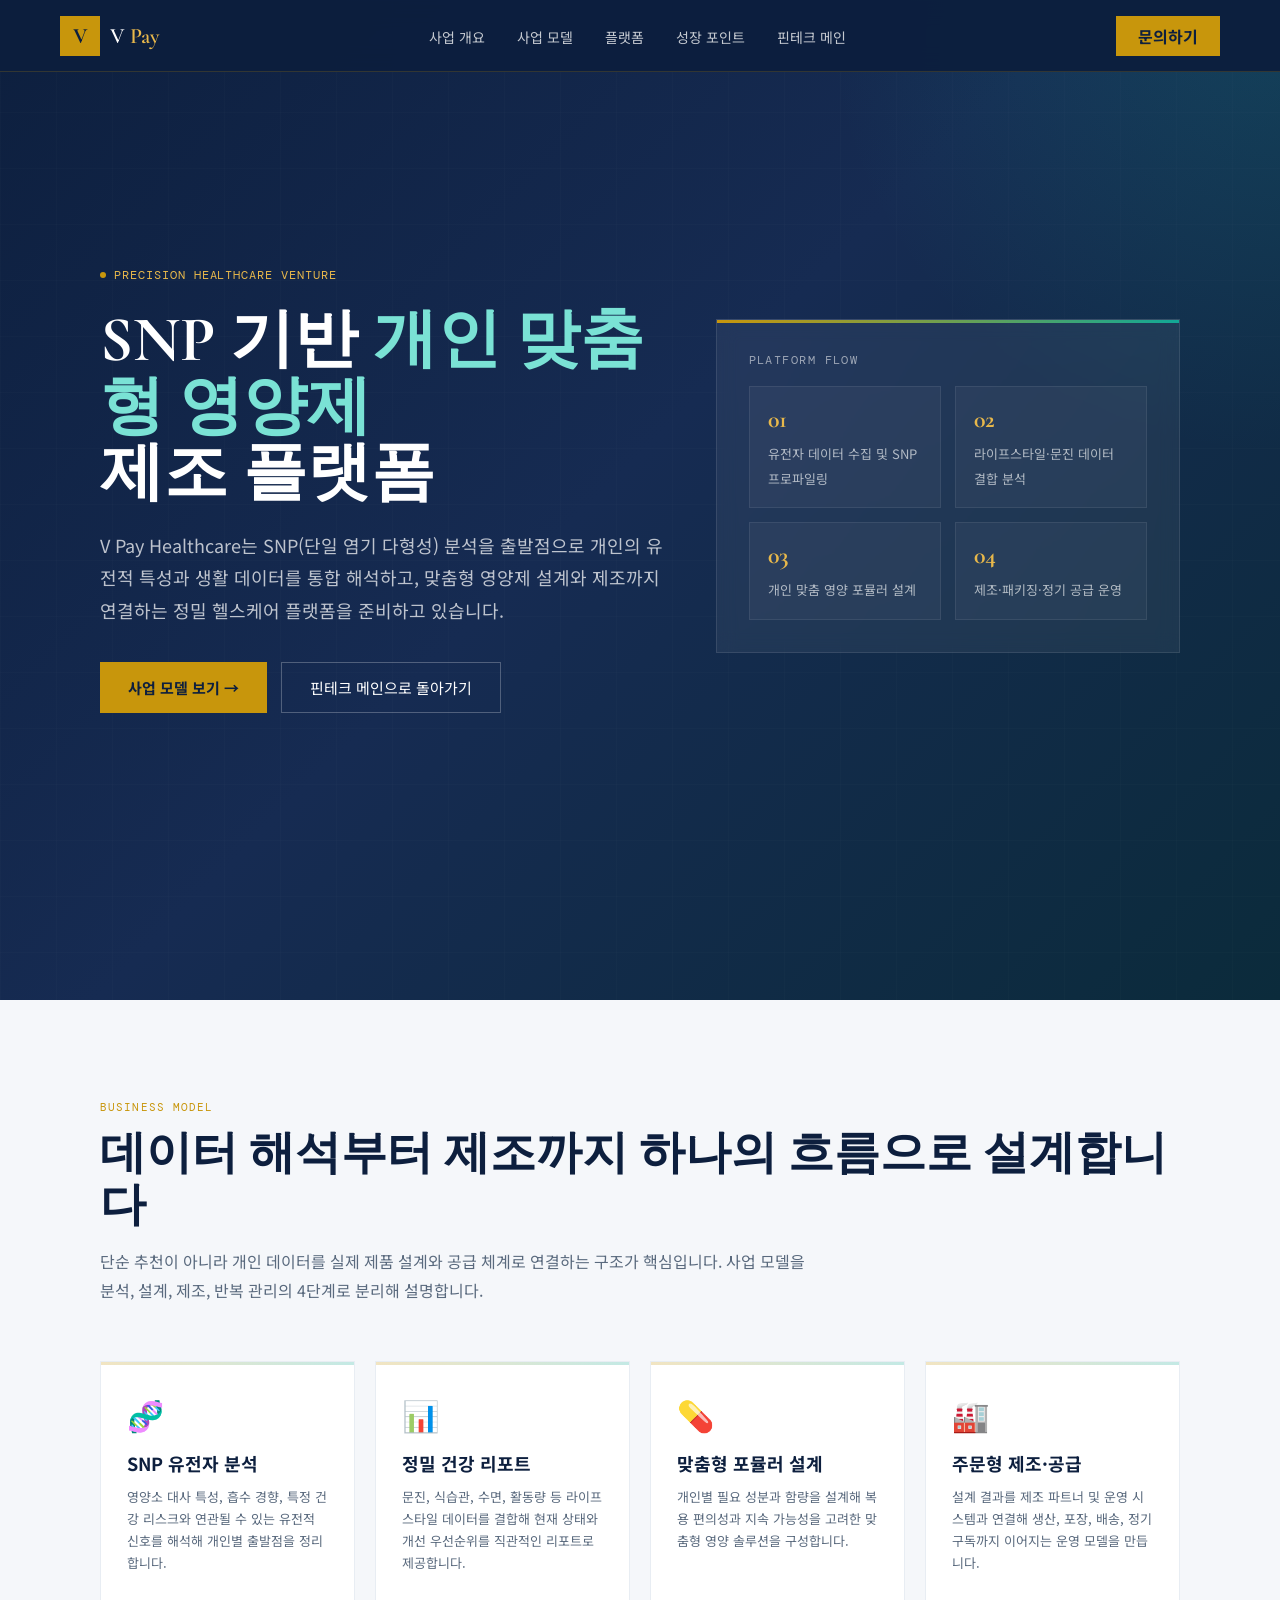
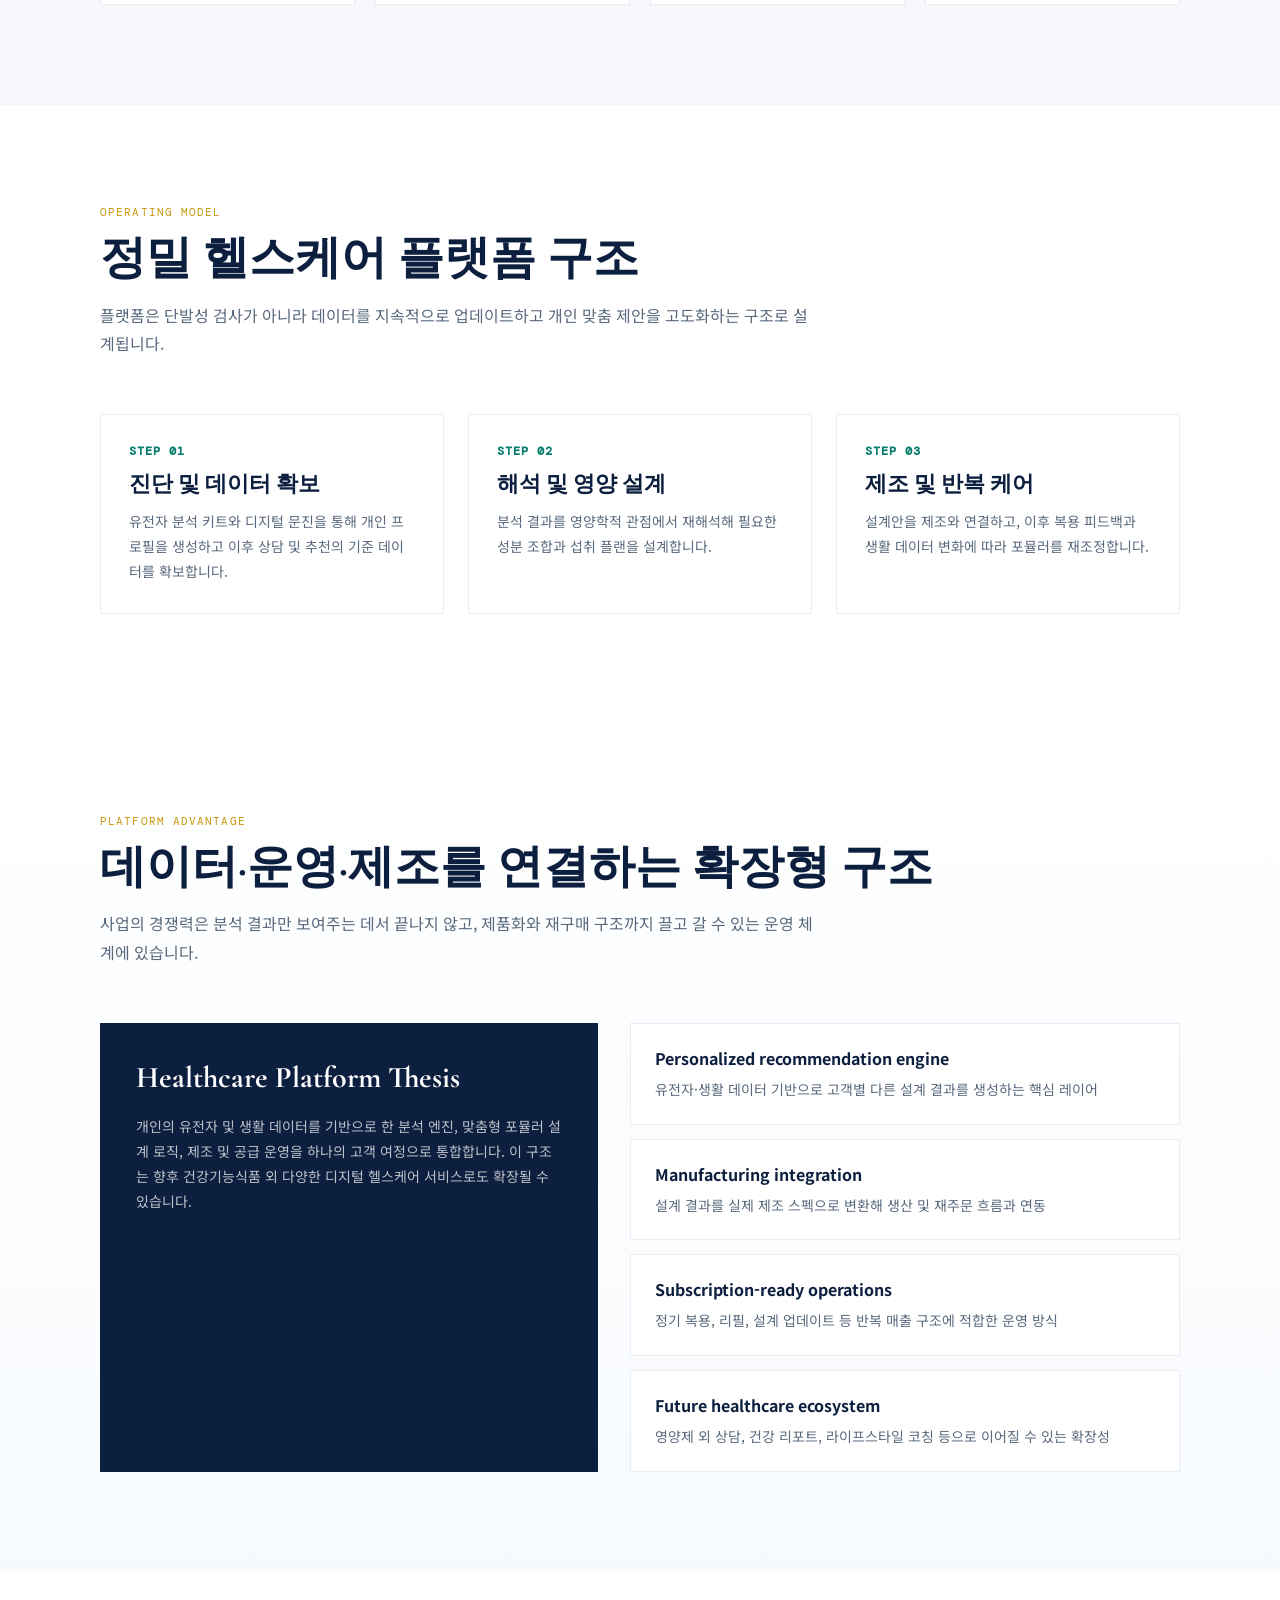
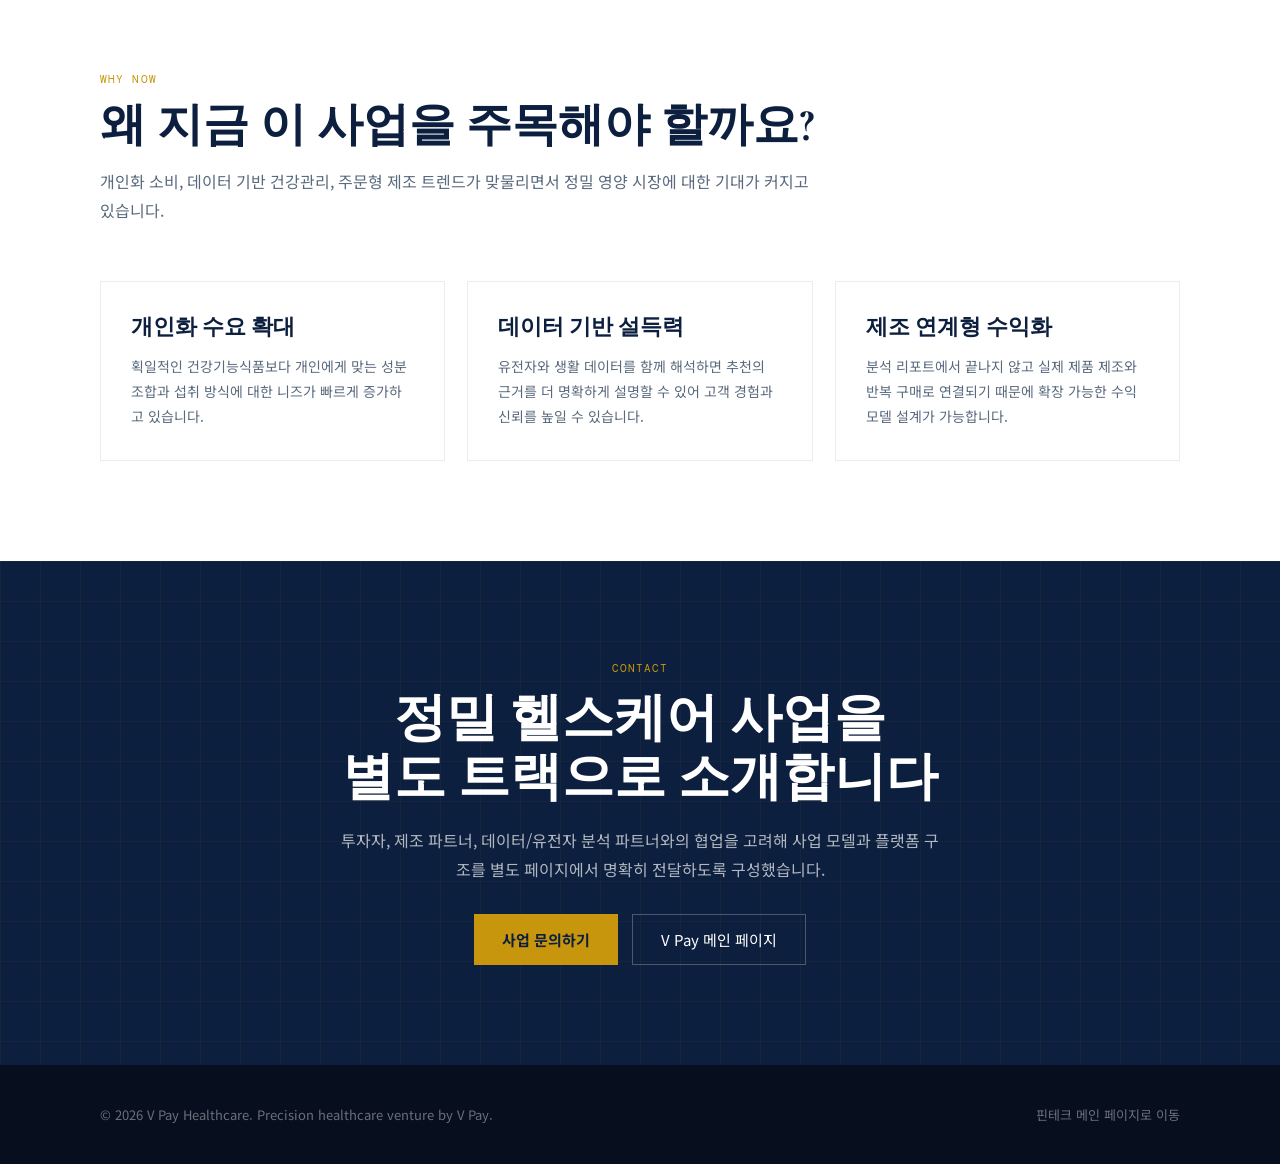
==== healthcare.html @ 5d40d99a "Move landing pages to root for GitHub Pages deployment Made-with: Cursor" ====
<!DOCTYPE html>
<html lang="ko">
<head>
<meta charset="UTF-8">
<meta name="viewport" content="width=device-width, initial-scale=1.0">
<title>V Pay Healthcare — 유전자 기반 개인 맞춤 헬스케어</title>
<link rel="preconnect" href="https://fonts.googleapis.com">
<link href="https://fonts.googleapis.com/css2?family=Noto+Sans+KR:wght@300;400;500;700&family=Cormorant+Garamond:wght@400;600;700&family=DM+Mono:wght@400;500&display=swap" rel="stylesheet">
<style>
:root {
  --navy: #0D1F3E;
  --navy-mid: #162B52;
  --navy-light: #1E3A6B;
  --accent: #C8960C;
  --accent-light: #E8B84B;
  --teal: #0A7E6E;
  --teal-light: #12A896;
  --white: #FFFFFF;
  --off: #F5F7FA;
  --gray: #8899AA;
  --light-gray: #E8EDF3;
  --text: #1A2744;
  --text-muted: #5A6A7E;
}
* , *::before, *::after { box-sizing: border-box; margin: 0; padding: 0; }
html { scroll-behavior: smooth; }
body { font-family: 'Noto Sans KR', sans-serif; background: var(--white); color: var(--text); overflow-x: hidden; }
nav {
  position: fixed; top: 0; left: 0; right: 0; z-index: 100;
  display: flex; align-items: center; justify-content: space-between;
  padding: 0 60px; height: 72px;
  background: rgba(13,31,62,0.96); backdrop-filter: blur(12px);
  border-bottom: 1px solid rgba(200,150,12,0.2);
}
.nav-logo { display: flex; align-items: center; gap: 10px; text-decoration: none; }
.logo-mark {
  width: 40px; height: 40px; background: var(--accent); color: var(--navy);
  display: flex; align-items: center; justify-content: center;
  font-family: 'Cormorant Garamond', serif; font-size: 22px; font-weight: 700;
}
.logo-text { font-family: 'Cormorant Garamond', serif; font-size: 22px; font-weight: 600; color: var(--white); }
.logo-text span { color: var(--accent-light); }
.nav-links { display: flex; gap: 32px; list-style: none; }
.nav-links a {
  color: rgba(255,255,255,0.76); text-decoration: none; font-size: 14px;
  transition: color 0.2s;
}
.nav-links a:hover, .nav-links a.active { color: var(--accent-light); }
.nav-cta {
  background: var(--accent); color: var(--navy) !important; padding: 8px 22px;
  font-weight: 700; text-decoration: none;
}
.hero {
  min-height: 100vh; padding-top: 72px; position: relative; overflow: hidden;
  background: radial-gradient(circle at top right, rgba(18,168,150,0.18), transparent 28%),
              linear-gradient(135deg, #0D1F3E 0%, #162B52 48%, #0B2B3B 100%);
}
.hero::before {
  content: ''; position: absolute; inset: 0;
  background-image: linear-gradient(rgba(255,255,255,0.04) 1px, transparent 1px), linear-gradient(90deg, rgba(255,255,255,0.04) 1px, transparent 1px);
  background-size: 56px 56px; opacity: 0.35;
}
.container { max-width: 1200px; margin: 0 auto; padding: 0 60px; }
.hero-content {
  position: relative; z-index: 1; min-height: calc(100vh - 72px);
  display: grid; grid-template-columns: 1.1fr 0.9fr; gap: 48px; align-items: center;
}
.eyebrow {
  display: inline-flex; align-items: center; gap: 8px; margin-bottom: 24px;
  color: var(--accent-light); font-family: 'DM Mono', monospace; font-size: 12px;
  letter-spacing: 0.08em; text-transform: uppercase;
}
.eyebrow::before { content: ''; width: 6px; height: 6px; border-radius: 50%; background: var(--accent); }
.hero h1 {
  font-family: 'Cormorant Garamond', serif; font-size: 64px; line-height: 1.04;
  color: var(--white); margin-bottom: 22px;
}
.hero h1 span { color: #7AE2D5; }
.hero p {
  font-size: 18px; line-height: 1.8; color: rgba(255,255,255,0.72);
  max-width: 640px; margin-bottom: 36px;
}
.hero-actions { display: flex; gap: 14px; flex-wrap: wrap; }
.btn-primary, .btn-secondary {
  display: inline-flex; align-items: center; gap: 8px; text-decoration: none;
  padding: 14px 28px; font-size: 15px; transition: all 0.2s;
}
.btn-primary { background: var(--accent); color: var(--navy); font-weight: 700; }
.btn-primary:hover { background: var(--accent-light); transform: translateY(-2px); }
.btn-secondary { border: 1px solid rgba(255,255,255,0.25); color: var(--white); }
.btn-secondary:hover { background: rgba(255,255,255,0.06); }
.hero-panel {
  position: relative; z-index: 1; background: rgba(255,255,255,0.06); border: 1px solid rgba(255,255,255,0.1);
  padding: 32px; backdrop-filter: blur(10px);
}
.hero-panel::before {
  content: ''; position: absolute; top: 0; left: 0; right: 0; height: 3px;
  background: linear-gradient(90deg, var(--accent), var(--teal-light));
}
.panel-title { font-size: 12px; color: rgba(255,255,255,0.55); letter-spacing: 0.12em; font-family: 'DM Mono', monospace; margin-bottom: 18px; }
.score-grid { display: grid; grid-template-columns: repeat(2, 1fr); gap: 14px; }
.score-card { background: rgba(255,255,255,0.04); padding: 18px; border: 1px solid rgba(255,255,255,0.08); }
.score-card strong { display: block; font-size: 24px; color: var(--accent-light); margin-bottom: 6px; font-family: 'Cormorant Garamond', serif; }
.score-card span { font-size: 13px; color: rgba(255,255,255,0.64); line-height: 1.6; }
section { padding: 100px 0; }
.section-tag {
  display: block; margin-bottom: 14px; color: var(--accent); font-family: 'DM Mono', monospace;
  font-size: 11px; letter-spacing: 0.1em; text-transform: uppercase;
}
.section-title {
  font-family: 'Cormorant Garamond', serif; font-size: 46px; color: var(--navy);
  line-height: 1.12; margin-bottom: 16px;
}
.section-sub { font-size: 16px; line-height: 1.8; color: var(--text-muted); max-width: 720px; }
.split-section { background: var(--off); }
.feature-grid { display: grid; grid-template-columns: repeat(4, 1fr); gap: 20px; margin-top: 56px; }
.feature-card {
  background: var(--white); border: 1px solid var(--light-gray); padding: 30px 26px; position: relative;
  transition: all 0.25s ease;
}
.feature-card::before {
  content: ''; position: absolute; top: 0; left: 0; right: 0; height: 3px;
  background: linear-gradient(90deg, rgba(200,150,12,0.25), rgba(18,168,150,0.25));
  transition: background 0.25s;
}
.feature-card:hover { transform: translateY(-6px); box-shadow: 0 12px 30px rgba(13,31,62,0.1); border-color: var(--accent); }
.feature-card:hover::before { background: linear-gradient(90deg, var(--accent), var(--teal-light)); }
.feature-icon { font-size: 30px; display: block; margin-bottom: 14px; }
.feature-card h3 { font-size: 18px; color: var(--navy); margin-bottom: 10px; }
.feature-card p { font-size: 13px; color: var(--text-muted); line-height: 1.7; }
.timeline { display: grid; grid-template-columns: repeat(3, 1fr); gap: 24px; margin-top: 56px; }
.timeline-step {
  padding: 28px; border: 1px solid var(--light-gray); background: var(--white);
  transition: all 0.25s ease; position: relative; overflow: hidden;
}
.timeline-step::after {
  content: ''; position: absolute; bottom: 0; left: 0; right: 0; height: 3px;
  background: linear-gradient(90deg, var(--teal), var(--teal-light));
  transform: scaleX(0); transform-origin: left; transition: transform 0.3s ease;
}
.timeline-step:hover { border-color: var(--teal); box-shadow: 0 8px 24px rgba(10,126,110,0.08); }
.timeline-step:hover::after { transform: scaleX(1); }
.timeline-step strong { display: block; font-family: 'DM Mono', monospace; font-size: 12px; color: var(--teal); letter-spacing: 0.08em; margin-bottom: 10px; }
.timeline-step h4 { font-size: 22px; color: var(--navy); margin-bottom: 10px; font-family: 'Cormorant Garamond', serif; }
.timeline-step p { font-size: 14px; color: var(--text-muted); line-height: 1.8; }
.platform-section { background: linear-gradient(180deg, #FFFFFF 0%, #F7FAFD 100%); }
.platform-grid { display: grid; grid-template-columns: 0.95fr 1.05fr; gap: 32px; margin-top: 56px; align-items: stretch; }
.platform-panel { background: var(--navy); color: var(--white); padding: 36px; }
.platform-panel h3 { font-size: 30px; font-family: 'Cormorant Garamond', serif; margin-bottom: 18px; }
.platform-panel p { font-size: 14px; line-height: 1.8; color: rgba(255,255,255,0.72); }
.platform-list { list-style: none; display: grid; gap: 14px; }
.platform-list li { border: 1px solid var(--light-gray); background: var(--white); padding: 22px 24px; }
.platform-list strong { display: block; color: var(--navy); margin-bottom: 6px; }
.platform-list span { color: var(--text-muted); font-size: 14px; line-height: 1.7; }
.why-grid { display: grid; grid-template-columns: repeat(3, 1fr); gap: 22px; margin-top: 56px; }
.why-card {
  padding: 30px; background: var(--white); border: 1px solid var(--light-gray);
  transition: all 0.25s ease; position: relative;
}
.why-card::before {
  content: ''; position: absolute; top: 0; left: 0; right: 0; height: 3px;
  background: linear-gradient(90deg, var(--accent), var(--teal-light));
  opacity: 0; transition: opacity 0.25s;
}
.why-card:hover { transform: translateY(-4px); box-shadow: 0 10px 30px rgba(13,31,62,0.08); border-color: var(--accent); }
.why-card:hover::before { opacity: 1; }
.why-card h4 { font-size: 22px; font-family: 'Cormorant Garamond', serif; color: var(--navy); margin-bottom: 12px; }
.why-card p { font-size: 14px; color: var(--text-muted); line-height: 1.8; }
.cta-section {
  background: var(--navy); text-align: center; position: relative; overflow: hidden;
}
.cta-section::before {
  content: ''; position: absolute; inset: 0;
  background-image: linear-gradient(rgba(200,150,12,0.05) 1px, transparent 1px), linear-gradient(90deg, rgba(200,150,12,0.05) 1px, transparent 1px);
  background-size: 40px 40px;
}
.cta-inner { position: relative; z-index: 1; max-width: 720px; margin: 0 auto; }
.cta-inner .section-tag { display: block; text-align: center; }
.cta-inner h2 { font-family: 'Cormorant Garamond', serif; font-size: 52px; color: var(--white); margin-bottom: 18px; line-height: 1.15; }
.cta-inner p { margin: 0 0 30px; color: rgba(255,255,255,0.68); line-height: 1.8; }
footer { background: #070F1F; padding: 40px 0; }
.footer-inner { max-width: 1200px; margin: 0 auto; padding: 0 60px; display:flex; justify-content:space-between; gap:20px; flex-wrap:wrap; }
.footer-inner p, .footer-inner a { color: rgba(255,255,255,0.4); font-size: 13px; text-decoration: none; }
.footer-inner a:hover { color: rgba(255,255,255,0.7); }
@media (max-width: 768px) {
  nav { padding: 0 24px; }
  .nav-links { display: none; }
  .container, .footer-inner { padding: 0 24px; }
  .hero-content, .platform-grid { grid-template-columns: 1fr; }
  .hero h1 { font-size: 42px; }
  .feature-grid, .timeline, .why-grid, .score-grid { grid-template-columns: 1fr; }
  .cta-inner { padding: 0 24px; }
  .cta-inner h2 { font-size: 36px; }
  section { padding: 72px 0; }
}
</style>
</head>
<body>
<nav>
  <a href="index.html" class="nav-logo">
    <div class="logo-mark">V</div>
    <span class="logo-text">V <span>Pay</span></span>
  </a>
  <ul class="nav-links">
    <li><a href="#overview">사업 개요</a></li>
    <li><a href="#pipeline">사업 모델</a></li>
    <li><a href="#platform">플랫폼</a></li>
    <li><a href="#why">성장 포인트</a></li>
    <li><a href="index.html">핀테크 메인</a></li>
  </ul>
  <a href="#contact" class="nav-cta">문의하기</a>
</nav>
<section class="hero" id="overview">
  <div class="container hero-content">
    <div>
      <span class="eyebrow">Precision Healthcare Venture</span>
      <h1>SNP 기반 <span>개인 맞춤형 영양제</span><br>제조 플랫폼</h1>
      <p>V Pay Healthcare는 SNP(단일 염기 다형성) 분석을 출발점으로 개인의 유전적 특성과 생활 데이터를 통합 해석하고, 맞춤형 영양제 설계와 제조까지 연결하는 정밀 헬스케어 플랫폼을 준비하고 있습니다.</p>
      <div class="hero-actions">
        <a href="#pipeline" class="btn-primary">사업 모델 보기 →</a>
        <a href="index.html" class="btn-secondary">핀테크 메인으로 돌아가기</a>
      </div>
    </div>
    <div class="hero-panel">
      <div class="panel-title">PLATFORM FLOW</div>
      <div class="score-grid">
        <div class="score-card"><strong>01</strong><span>유전자 데이터 수집 및 SNP 프로파일링</span></div>
        <div class="score-card"><strong>02</strong><span>라이프스타일·문진 데이터 결합 분석</span></div>
        <div class="score-card"><strong>03</strong><span>개인 맞춤 영양 포뮬러 설계</span></div>
        <div class="score-card"><strong>04</strong><span>제조·패키징·정기 공급 운영</span></div>
      </div>
    </div>
  </div>
</section>
<section class="split-section" id="pipeline">
  <div class="container">
    <span class="section-tag">BUSINESS MODEL</span>
    <h2 class="section-title">데이터 해석부터 제조까지 하나의 흐름으로 설계합니다</h2>
    <p class="section-sub">단순 추천이 아니라 개인 데이터를 실제 제품 설계와 공급 체계로 연결하는 구조가 핵심입니다. 사업 모델을 분석, 설계, 제조, 반복 관리의 4단계로 분리해 설명합니다.</p>
    <div class="feature-grid">
      <article class="feature-card"><span class="feature-icon">🧬</span><h3>SNP 유전자 분석</h3><p>영양소 대사 특성, 흡수 경향, 특정 건강 리스크와 연관될 수 있는 유전적 신호를 해석해 개인별 출발점을 정리합니다.</p></article>
      <article class="feature-card"><span class="feature-icon">📊</span><h3>정밀 건강 리포트</h3><p>문진, 식습관, 수면, 활동량 등 라이프스타일 데이터를 결합해 현재 상태와 개선 우선순위를 직관적인 리포트로 제공합니다.</p></article>
      <article class="feature-card"><span class="feature-icon">💊</span><h3>맞춤형 포뮬러 설계</h3><p>개인별 필요 성분과 함량을 설계해 복용 편의성과 지속 가능성을 고려한 맞춤형 영양 솔루션을 구성합니다.</p></article>
      <article class="feature-card"><span class="feature-icon">🏭</span><h3>주문형 제조·공급</h3><p>설계 결과를 제조 파트너 및 운영 시스템과 연결해 생산, 포장, 배송, 정기 구독까지 이어지는 운영 모델을 만듭니다.</p></article>
    </div>
  </div>
</section>
<section id="platform">
  <div class="container">
    <span class="section-tag">OPERATING MODEL</span>
    <h2 class="section-title">정밀 헬스케어 플랫폼 구조</h2>
    <p class="section-sub">플랫폼은 단발성 검사가 아니라 데이터를 지속적으로 업데이트하고 개인 맞춤 제안을 고도화하는 구조로 설계됩니다.</p>
    <div class="timeline">
      <div class="timeline-step"><strong>STEP 01</strong><h4>진단 및 데이터 확보</h4><p>유전자 분석 키트와 디지털 문진을 통해 개인 프로필을 생성하고 이후 상담 및 추천의 기준 데이터를 확보합니다.</p></div>
      <div class="timeline-step"><strong>STEP 02</strong><h4>해석 및 영양 설계</h4><p>분석 결과를 영양학적 관점에서 재해석해 필요한 성분 조합과 섭취 플랜을 설계합니다.</p></div>
      <div class="timeline-step"><strong>STEP 03</strong><h4>제조 및 반복 케어</h4><p>설계안을 제조와 연결하고, 이후 복용 피드백과 생활 데이터 변화에 따라 포뮬러를 재조정합니다.</p></div>
    </div>
  </div>
</section>
<section class="platform-section">
  <div class="container">
    <span class="section-tag">PLATFORM ADVANTAGE</span>
    <h2 class="section-title">데이터·운영·제조를 연결하는 확장형 구조</h2>
    <p class="section-sub">사업의 경쟁력은 분석 결과만 보여주는 데서 끝나지 않고, 제품화와 재구매 구조까지 끌고 갈 수 있는 운영 체계에 있습니다.</p>
    <div class="platform-grid">
      <div class="platform-panel">
        <h3>Healthcare Platform Thesis</h3>
        <p>개인의 유전자 및 생활 데이터를 기반으로 한 분석 엔진, 맞춤형 포뮬러 설계 로직, 제조 및 공급 운영을 하나의 고객 여정으로 통합합니다. 이 구조는 향후 건강기능식품 외 다양한 디지털 헬스케어 서비스로도 확장될 수 있습니다.</p>
      </div>
      <ul class="platform-list">
        <li><strong>Personalized recommendation engine</strong><span>유전자·생활 데이터 기반으로 고객별 다른 설계 결과를 생성하는 핵심 레이어</span></li>
        <li><strong>Manufacturing integration</strong><span>설계 결과를 실제 제조 스펙으로 변환해 생산 및 재주문 흐름과 연동</span></li>
        <li><strong>Subscription-ready operations</strong><span>정기 복용, 리필, 설계 업데이트 등 반복 매출 구조에 적합한 운영 방식</span></li>
        <li><strong>Future healthcare ecosystem</strong><span>영양제 외 상담, 건강 리포트, 라이프스타일 코칭 등으로 이어질 수 있는 확장성</span></li>
      </ul>
    </div>
  </div>
</section>
<section id="why">
  <div class="container">
    <span class="section-tag">WHY NOW</span>
    <h2 class="section-title">왜 지금 이 사업을 주목해야 할까요?</h2>
    <p class="section-sub">개인화 소비, 데이터 기반 건강관리, 주문형 제조 트렌드가 맞물리면서 정밀 영양 시장에 대한 기대가 커지고 있습니다.</p>
    <div class="why-grid">
      <div class="why-card"><h4>개인화 수요 확대</h4><p>획일적인 건강기능식품보다 개인에게 맞는 성분 조합과 섭취 방식에 대한 니즈가 빠르게 증가하고 있습니다.</p></div>
      <div class="why-card"><h4>데이터 기반 설득력</h4><p>유전자와 생활 데이터를 함께 해석하면 추천의 근거를 더 명확하게 설명할 수 있어 고객 경험과 신뢰를 높일 수 있습니다.</p></div>
      <div class="why-card"><h4>제조 연계형 수익화</h4><p>분석 리포트에서 끝나지 않고 실제 제품 제조와 반복 구매로 연결되기 때문에 확장 가능한 수익 모델 설계가 가능합니다.</p></div>
    </div>
  </div>
</section>
<section class="cta-section" id="contact">
  <div class="container cta-inner">
    <span class="section-tag">CONTACT</span>
    <h2>정밀 헬스케어 사업을<br>별도 트랙으로 소개합니다</h2>
    <p>투자자, 제조 파트너, 데이터/유전자 분석 파트너와의 협업을 고려해 사업 모델과 플랫폼 구조를 별도 페이지에서 명확히 전달하도록 구성했습니다.</p>
    <div class="hero-actions" style="justify-content:center;">
      <a href="mailto:contact@vpay.com" class="btn-primary">사업 문의하기</a>
      <a href="index.html" class="btn-secondary">V Pay 메인 페이지</a>
    </div>
  </div>
</section>
<footer>
  <div class="footer-inner">
    <p>© 2026 V Pay Healthcare. Precision healthcare venture by V Pay.</p>
    <a href="index.html">핀테크 메인 페이지로 이동</a>
  </div>
</footer>
</body>
</html>
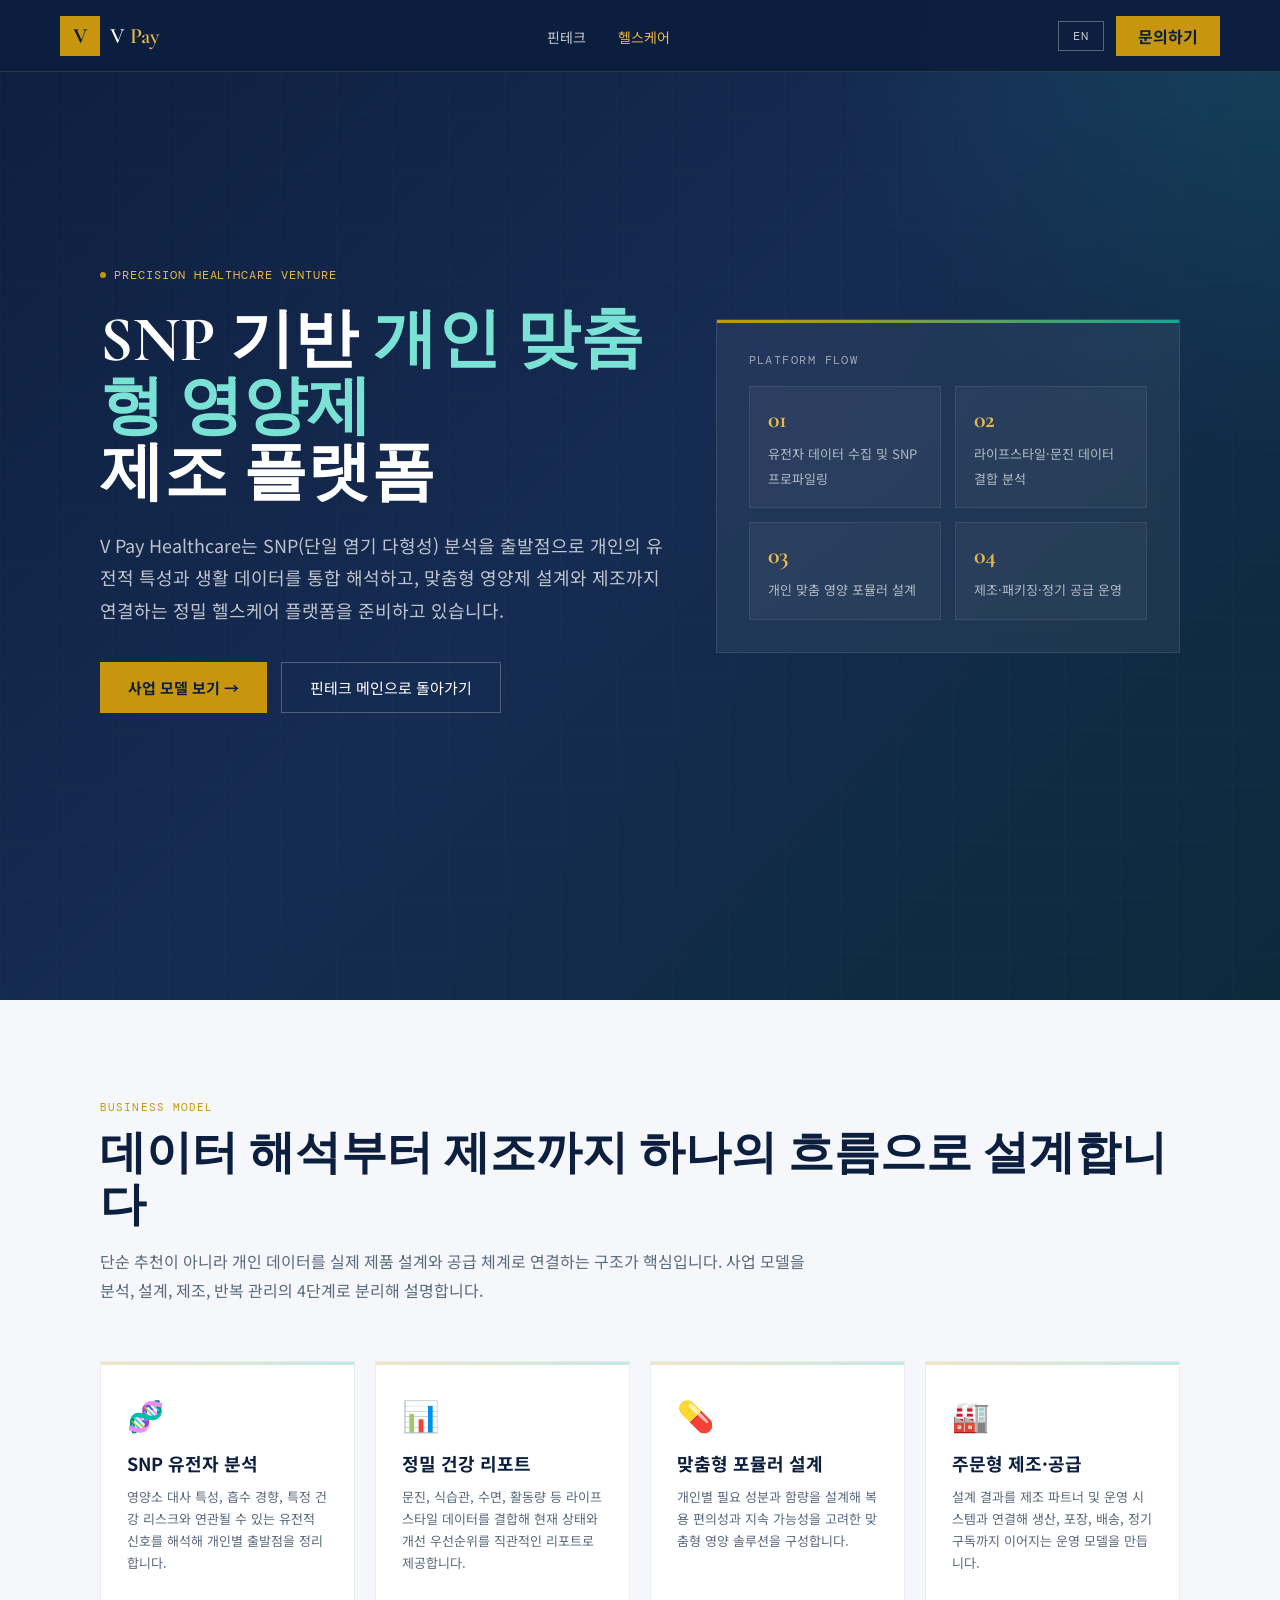
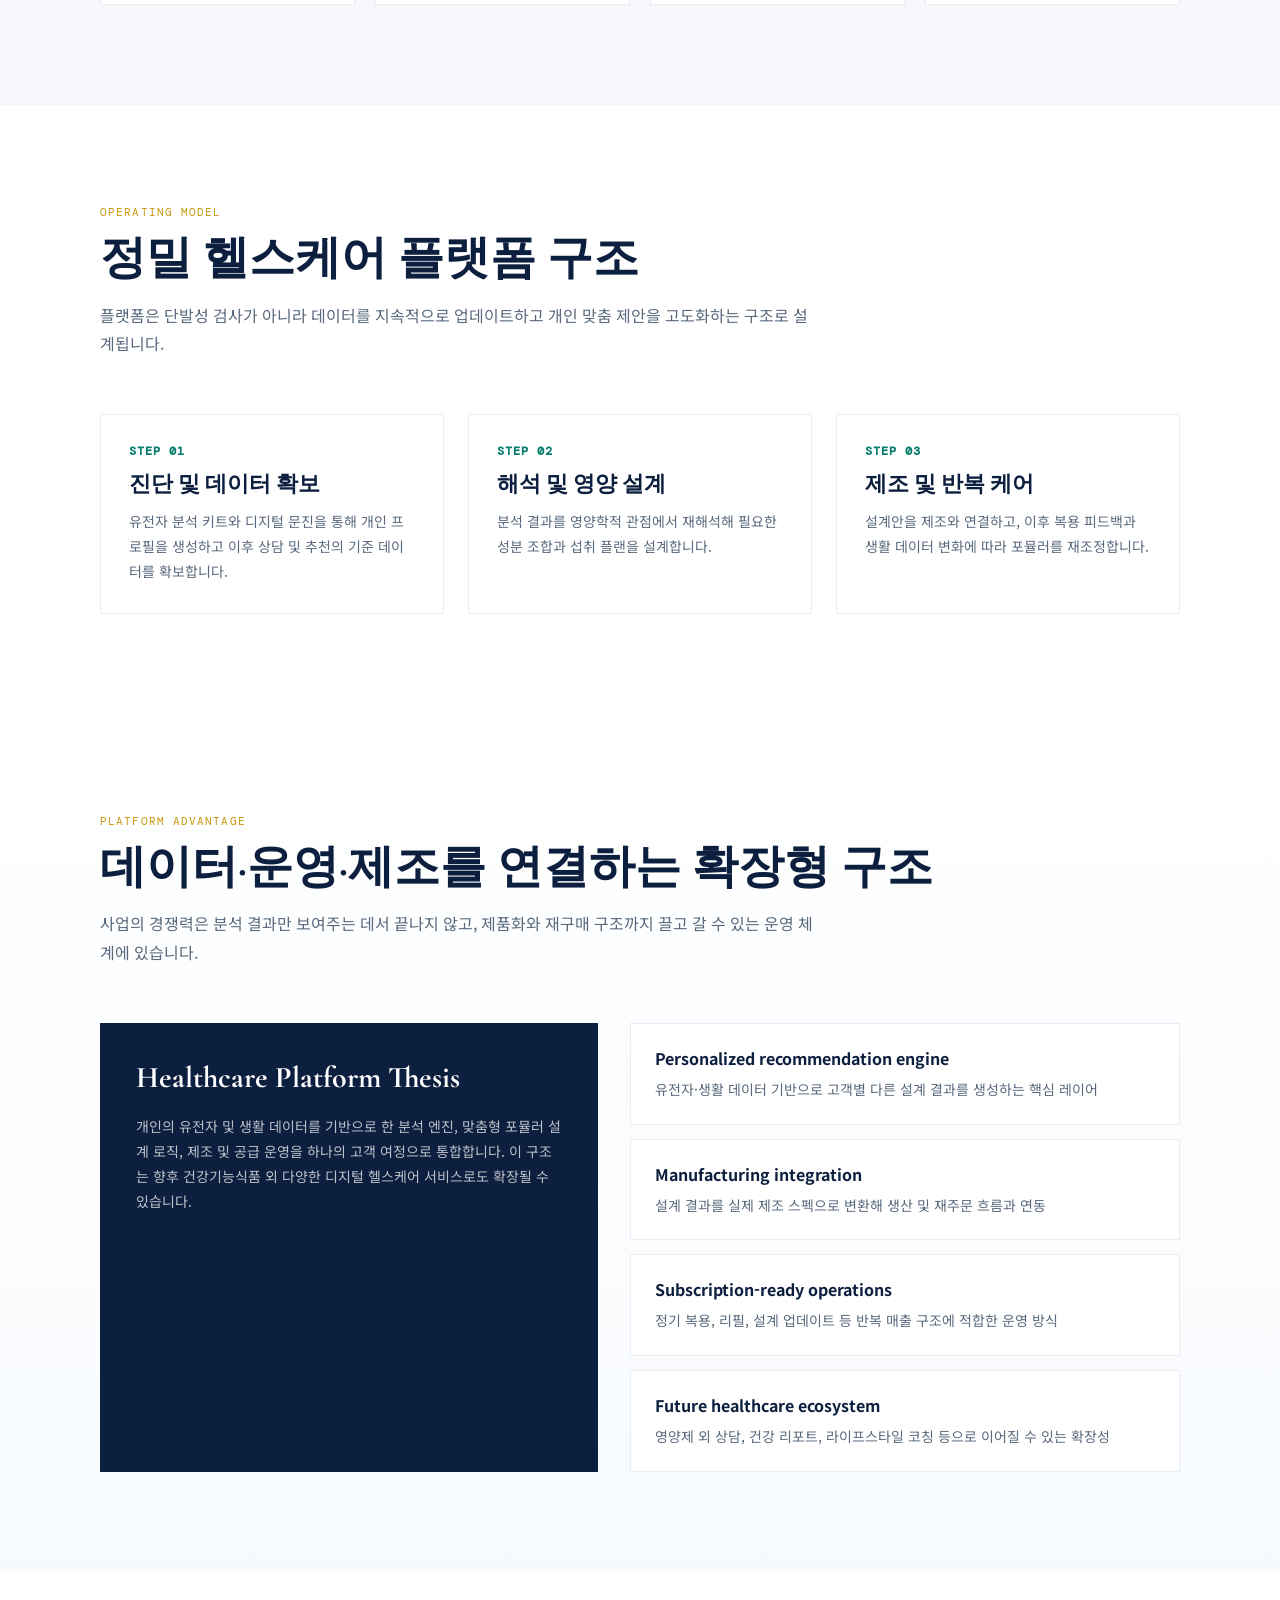
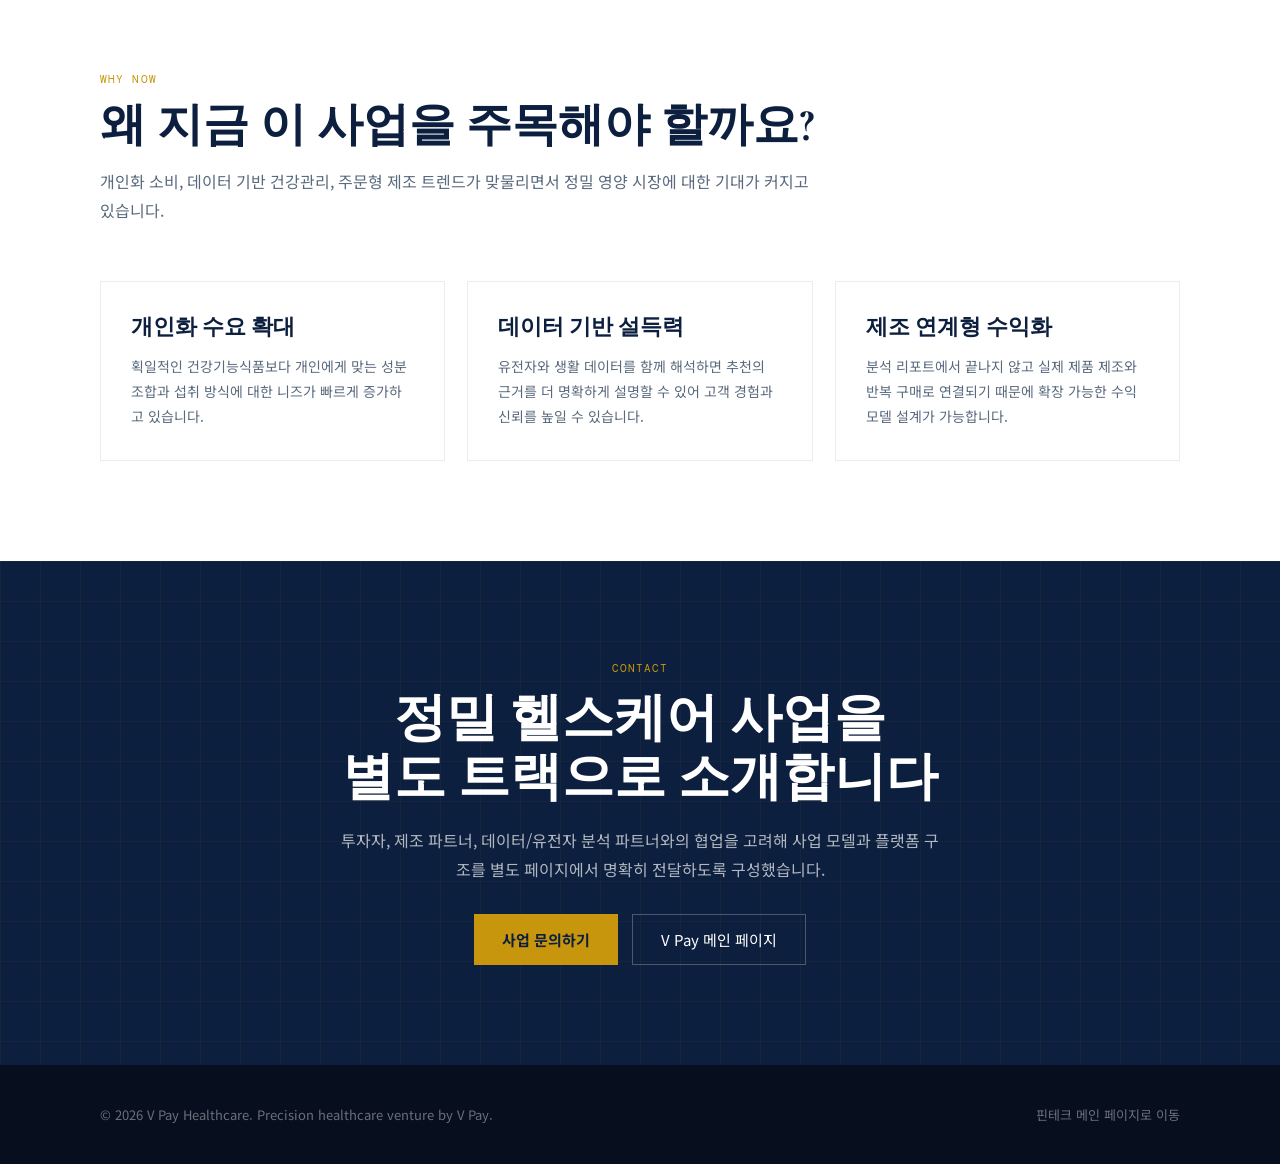
==== commit 2af357fd: "Add KO/EN language toggle to both landing pages Made-with: Cursor" ====
--- a/healthcare.html
+++ b/healthcare.html
@@ -8,23 +8,16 @@
 <link href="https://fonts.googleapis.com/css2?family=Noto+Sans+KR:wght@300;400;500;700&family=Cormorant+Garamond:wght@400;600;700&family=DM+Mono:wght@400;500&display=swap" rel="stylesheet">
 <style>
 :root {
-  --navy: #0D1F3E;
-  --navy-mid: #162B52;
-  --navy-light: #1E3A6B;
-  --accent: #C8960C;
-  --accent-light: #E8B84B;
-  --teal: #0A7E6E;
-  --teal-light: #12A896;
-  --white: #FFFFFF;
-  --off: #F5F7FA;
-  --gray: #8899AA;
-  --light-gray: #E8EDF3;
-  --text: #1A2744;
-  --text-muted: #5A6A7E;
-}
-* , *::before, *::after { box-sizing: border-box; margin: 0; padding: 0; }
+  --navy: #0D1F3E; --navy-mid: #162B52; --navy-light: #1E3A6B;
+  --accent: #C8960C; --accent-light: #E8B84B;
+  --teal: #0A7E6E; --teal-light: #12A896;
+  --white: #FFFFFF; --off: #F5F7FA; --gray: #8899AA;
+  --light-gray: #E8EDF3; --text: #1A2744; --text-muted: #5A6A7E;
+}
+*, *::before, *::after { box-sizing: border-box; margin: 0; padding: 0; }
 html { scroll-behavior: smooth; }
 body { font-family: 'Noto Sans KR', sans-serif; background: var(--white); color: var(--text); overflow-x: hidden; }
+
 nav {
   position: fixed; top: 0; left: 0; right: 0; z-index: 100;
   display: flex; align-items: center; justify-content: space-between;
@@ -33,116 +26,76 @@
   border-bottom: 1px solid rgba(200,150,12,0.2);
 }
 .nav-logo { display: flex; align-items: center; gap: 10px; text-decoration: none; }
-.logo-mark {
-  width: 40px; height: 40px; background: var(--accent); color: var(--navy);
-  display: flex; align-items: center; justify-content: center;
-  font-family: 'Cormorant Garamond', serif; font-size: 22px; font-weight: 700;
-}
+.logo-mark { width: 40px; height: 40px; background: var(--accent); color: var(--navy); display: flex; align-items: center; justify-content: center; font-family: 'Cormorant Garamond', serif; font-size: 22px; font-weight: 700; }
 .logo-text { font-family: 'Cormorant Garamond', serif; font-size: 22px; font-weight: 600; color: var(--white); }
 .logo-text span { color: var(--accent-light); }
-.nav-links { display: flex; gap: 32px; list-style: none; }
-.nav-links a {
-  color: rgba(255,255,255,0.76); text-decoration: none; font-size: 14px;
-  transition: color 0.2s;
-}
+.nav-links { display: flex; gap: 32px; list-style: none; align-items: center; }
+.nav-links a { color: rgba(255,255,255,0.76); text-decoration: none; font-size: 14px; transition: color 0.2s; }
 .nav-links a:hover, .nav-links a.active { color: var(--accent-light); }
-.nav-cta {
-  background: var(--accent); color: var(--navy) !important; padding: 8px 22px;
-  font-weight: 700; text-decoration: none;
-}
-.hero {
-  min-height: 100vh; padding-top: 72px; position: relative; overflow: hidden;
-  background: radial-gradient(circle at top right, rgba(18,168,150,0.18), transparent 28%),
-              linear-gradient(135deg, #0D1F3E 0%, #162B52 48%, #0B2B3B 100%);
-}
-.hero::before {
-  content: ''; position: absolute; inset: 0;
-  background-image: linear-gradient(rgba(255,255,255,0.04) 1px, transparent 1px), linear-gradient(90deg, rgba(255,255,255,0.04) 1px, transparent 1px);
-  background-size: 56px 56px; opacity: 0.35;
-}
+.nav-right { display: flex; align-items: center; gap: 12px; }
+.nav-cta { background: var(--accent); color: var(--navy) !important; padding: 8px 22px; font-weight: 700; text-decoration: none; transition: background 0.2s; }
+.nav-cta:hover { background: var(--accent-light) !important; }
+.lang-toggle { background: transparent; border: 1px solid rgba(255,255,255,0.3); color: rgba(255,255,255,0.75); padding: 6px 14px; font-size: 12px; font-family: 'DM Mono', monospace; letter-spacing: 0.1em; cursor: pointer; transition: all 0.2s; }
+.lang-toggle:hover { border-color: var(--accent-light); color: var(--accent-light); }
+.hamburger { display: none; flex-direction: column; gap: 5px; cursor: pointer; padding: 4px; background: none; border: none; }
+.hamburger span { display: block; width: 22px; height: 2px; background: rgba(255,255,255,0.8); transition: all 0.3s; }
+.hamburger.open span:nth-child(1) { transform: rotate(45deg) translate(5px,5px); }
+.hamburger.open span:nth-child(2) { opacity: 0; }
+.hamburger.open span:nth-child(3) { transform: rotate(-45deg) translate(5px,-5px); }
+.mobile-menu { display: none; position: fixed; top: 72px; left: 0; right: 0; background: rgba(7,15,31,0.98); backdrop-filter: blur(12px); border-bottom: 1px solid rgba(200,150,12,0.2); padding: 24px; z-index: 99; flex-direction: column; gap: 4px; }
+.mobile-menu.open { display: flex; }
+.mobile-menu a { color: rgba(255,255,255,0.75); text-decoration: none; font-size: 15px; padding: 12px 0; border-bottom: 1px solid rgba(255,255,255,0.06); transition: color 0.2s; }
+.mobile-menu a:hover { color: var(--accent-light); }
+.mobile-menu a.nav-cta-mobile { margin-top: 12px; background: var(--accent); color: var(--navy) !important; padding: 12px 24px; text-align: center; font-weight: 700; border: none; }
+.mobile-lang { background: transparent; border: 1px solid rgba(255,255,255,0.3); color: rgba(255,255,255,0.75); padding: 10px 16px; font-size: 13px; font-family: 'DM Mono', monospace; cursor: pointer; text-align: left; }
+
+.hero { min-height: 100vh; padding-top: 72px; position: relative; overflow: hidden; background: radial-gradient(circle at top right, rgba(18,168,150,0.18), transparent 28%), linear-gradient(135deg, #0D1F3E 0%, #162B52 48%, #0B2B3B 100%); }
+.hero::before { content: ''; position: absolute; inset: 0; background-image: linear-gradient(rgba(255,255,255,0.04) 1px,transparent 1px),linear-gradient(90deg,rgba(255,255,255,0.04) 1px,transparent 1px); background-size: 56px 56px; opacity: 0.35; }
 .container { max-width: 1200px; margin: 0 auto; padding: 0 60px; }
-.hero-content {
-  position: relative; z-index: 1; min-height: calc(100vh - 72px);
-  display: grid; grid-template-columns: 1.1fr 0.9fr; gap: 48px; align-items: center;
-}
-.eyebrow {
-  display: inline-flex; align-items: center; gap: 8px; margin-bottom: 24px;
-  color: var(--accent-light); font-family: 'DM Mono', monospace; font-size: 12px;
-  letter-spacing: 0.08em; text-transform: uppercase;
-}
+.hero-content { position: relative; z-index: 1; min-height: calc(100vh - 72px); display: grid; grid-template-columns: 1.1fr 0.9fr; gap: 48px; align-items: center; }
+.eyebrow { display: inline-flex; align-items: center; gap: 8px; margin-bottom: 24px; color: var(--accent-light); font-family: 'DM Mono', monospace; font-size: 12px; letter-spacing: 0.08em; text-transform: uppercase; }
 .eyebrow::before { content: ''; width: 6px; height: 6px; border-radius: 50%; background: var(--accent); }
-.hero h1 {
-  font-family: 'Cormorant Garamond', serif; font-size: 64px; line-height: 1.04;
-  color: var(--white); margin-bottom: 22px;
-}
+.hero h1 { font-family: 'Cormorant Garamond', serif; font-size: 64px; line-height: 1.04; color: var(--white); margin-bottom: 22px; }
 .hero h1 span { color: #7AE2D5; }
-.hero p {
-  font-size: 18px; line-height: 1.8; color: rgba(255,255,255,0.72);
-  max-width: 640px; margin-bottom: 36px;
-}
+.hero p { font-size: 18px; line-height: 1.8; color: rgba(255,255,255,0.72); max-width: 640px; margin-bottom: 36px; }
 .hero-actions { display: flex; gap: 14px; flex-wrap: wrap; }
-.btn-primary, .btn-secondary {
-  display: inline-flex; align-items: center; gap: 8px; text-decoration: none;
-  padding: 14px 28px; font-size: 15px; transition: all 0.2s;
-}
+.btn-primary, .btn-secondary { display: inline-flex; align-items: center; gap: 8px; text-decoration: none; padding: 14px 28px; font-size: 15px; transition: all 0.2s; }
 .btn-primary { background: var(--accent); color: var(--navy); font-weight: 700; }
 .btn-primary:hover { background: var(--accent-light); transform: translateY(-2px); }
 .btn-secondary { border: 1px solid rgba(255,255,255,0.25); color: var(--white); }
 .btn-secondary:hover { background: rgba(255,255,255,0.06); }
-.hero-panel {
-  position: relative; z-index: 1; background: rgba(255,255,255,0.06); border: 1px solid rgba(255,255,255,0.1);
-  padding: 32px; backdrop-filter: blur(10px);
-}
-.hero-panel::before {
-  content: ''; position: absolute; top: 0; left: 0; right: 0; height: 3px;
-  background: linear-gradient(90deg, var(--accent), var(--teal-light));
-}
+.hero-panel { position: relative; z-index: 1; background: rgba(255,255,255,0.06); border: 1px solid rgba(255,255,255,0.1); padding: 32px; backdrop-filter: blur(10px); }
+.hero-panel::before { content: ''; position: absolute; top: 0; left: 0; right: 0; height: 3px; background: linear-gradient(90deg, var(--accent), var(--teal-light)); }
 .panel-title { font-size: 12px; color: rgba(255,255,255,0.55); letter-spacing: 0.12em; font-family: 'DM Mono', monospace; margin-bottom: 18px; }
-.score-grid { display: grid; grid-template-columns: repeat(2, 1fr); gap: 14px; }
+.score-grid { display: grid; grid-template-columns: repeat(2,1fr); gap: 14px; }
 .score-card { background: rgba(255,255,255,0.04); padding: 18px; border: 1px solid rgba(255,255,255,0.08); }
 .score-card strong { display: block; font-size: 24px; color: var(--accent-light); margin-bottom: 6px; font-family: 'Cormorant Garamond', serif; }
 .score-card span { font-size: 13px; color: rgba(255,255,255,0.64); line-height: 1.6; }
+
 section { padding: 100px 0; }
-.section-tag {
-  display: block; margin-bottom: 14px; color: var(--accent); font-family: 'DM Mono', monospace;
-  font-size: 11px; letter-spacing: 0.1em; text-transform: uppercase;
-}
-.section-title {
-  font-family: 'Cormorant Garamond', serif; font-size: 46px; color: var(--navy);
-  line-height: 1.12; margin-bottom: 16px;
-}
+.section-tag { display: block; margin-bottom: 14px; color: var(--accent); font-family: 'DM Mono', monospace; font-size: 11px; letter-spacing: 0.1em; text-transform: uppercase; }
+.section-title { font-family: 'Cormorant Garamond', serif; font-size: 46px; color: var(--navy); line-height: 1.12; margin-bottom: 16px; }
 .section-sub { font-size: 16px; line-height: 1.8; color: var(--text-muted); max-width: 720px; }
 .split-section { background: var(--off); }
-.feature-grid { display: grid; grid-template-columns: repeat(4, 1fr); gap: 20px; margin-top: 56px; }
-.feature-card {
-  background: var(--white); border: 1px solid var(--light-gray); padding: 30px 26px; position: relative;
-  transition: all 0.25s ease;
-}
-.feature-card::before {
-  content: ''; position: absolute; top: 0; left: 0; right: 0; height: 3px;
-  background: linear-gradient(90deg, rgba(200,150,12,0.25), rgba(18,168,150,0.25));
-  transition: background 0.25s;
-}
+
+.feature-grid { display: grid; grid-template-columns: repeat(4,1fr); gap: 20px; margin-top: 56px; }
+.feature-card { background: var(--white); border: 1px solid var(--light-gray); padding: 30px 26px; position: relative; transition: all 0.25s ease; }
+.feature-card::before { content: ''; position: absolute; top: 0; left: 0; right: 0; height: 3px; background: linear-gradient(90deg,rgba(200,150,12,0.25),rgba(18,168,150,0.25)); transition: background 0.25s; }
 .feature-card:hover { transform: translateY(-6px); box-shadow: 0 12px 30px rgba(13,31,62,0.1); border-color: var(--accent); }
 .feature-card:hover::before { background: linear-gradient(90deg, var(--accent), var(--teal-light)); }
 .feature-icon { font-size: 30px; display: block; margin-bottom: 14px; }
 .feature-card h3 { font-size: 18px; color: var(--navy); margin-bottom: 10px; }
 .feature-card p { font-size: 13px; color: var(--text-muted); line-height: 1.7; }
-.timeline { display: grid; grid-template-columns: repeat(3, 1fr); gap: 24px; margin-top: 56px; }
-.timeline-step {
-  padding: 28px; border: 1px solid var(--light-gray); background: var(--white);
-  transition: all 0.25s ease; position: relative; overflow: hidden;
-}
-.timeline-step::after {
-  content: ''; position: absolute; bottom: 0; left: 0; right: 0; height: 3px;
-  background: linear-gradient(90deg, var(--teal), var(--teal-light));
-  transform: scaleX(0); transform-origin: left; transition: transform 0.3s ease;
-}
+
+.timeline { display: grid; grid-template-columns: repeat(3,1fr); gap: 24px; margin-top: 56px; }
+.timeline-step { padding: 28px; border: 1px solid var(--light-gray); background: var(--white); transition: all 0.25s ease; position: relative; overflow: hidden; }
+.timeline-step::after { content: ''; position: absolute; bottom: 0; left: 0; right: 0; height: 3px; background: linear-gradient(90deg, var(--teal), var(--teal-light)); transform: scaleX(0); transform-origin: left; transition: transform 0.3s ease; }
 .timeline-step:hover { border-color: var(--teal); box-shadow: 0 8px 24px rgba(10,126,110,0.08); }
 .timeline-step:hover::after { transform: scaleX(1); }
 .timeline-step strong { display: block; font-family: 'DM Mono', monospace; font-size: 12px; color: var(--teal); letter-spacing: 0.08em; margin-bottom: 10px; }
 .timeline-step h4 { font-size: 22px; color: var(--navy); margin-bottom: 10px; font-family: 'Cormorant Garamond', serif; }
 .timeline-step p { font-size: 14px; color: var(--text-muted); line-height: 1.8; }
+
 .platform-section { background: linear-gradient(180deg, #FFFFFF 0%, #F7FAFD 100%); }
 .platform-grid { display: grid; grid-template-columns: 0.95fr 1.05fr; gap: 32px; margin-top: 56px; align-items: stretch; }
 .platform-panel { background: var(--navy); color: var(--white); padding: 36px; }
@@ -152,39 +105,32 @@
 .platform-list li { border: 1px solid var(--light-gray); background: var(--white); padding: 22px 24px; }
 .platform-list strong { display: block; color: var(--navy); margin-bottom: 6px; }
 .platform-list span { color: var(--text-muted); font-size: 14px; line-height: 1.7; }
-.why-grid { display: grid; grid-template-columns: repeat(3, 1fr); gap: 22px; margin-top: 56px; }
-.why-card {
-  padding: 30px; background: var(--white); border: 1px solid var(--light-gray);
-  transition: all 0.25s ease; position: relative;
-}
-.why-card::before {
-  content: ''; position: absolute; top: 0; left: 0; right: 0; height: 3px;
-  background: linear-gradient(90deg, var(--accent), var(--teal-light));
-  opacity: 0; transition: opacity 0.25s;
-}
+
+.why-grid { display: grid; grid-template-columns: repeat(3,1fr); gap: 22px; margin-top: 56px; }
+.why-card { padding: 30px; background: var(--white); border: 1px solid var(--light-gray); transition: all 0.25s ease; position: relative; }
+.why-card::before { content: ''; position: absolute; top: 0; left: 0; right: 0; height: 3px; background: linear-gradient(90deg, var(--accent), var(--teal-light)); opacity: 0; transition: opacity 0.25s; }
 .why-card:hover { transform: translateY(-4px); box-shadow: 0 10px 30px rgba(13,31,62,0.08); border-color: var(--accent); }
 .why-card:hover::before { opacity: 1; }
 .why-card h4 { font-size: 22px; font-family: 'Cormorant Garamond', serif; color: var(--navy); margin-bottom: 12px; }
 .why-card p { font-size: 14px; color: var(--text-muted); line-height: 1.8; }
-.cta-section {
-  background: var(--navy); text-align: center; position: relative; overflow: hidden;
-}
-.cta-section::before {
-  content: ''; position: absolute; inset: 0;
-  background-image: linear-gradient(rgba(200,150,12,0.05) 1px, transparent 1px), linear-gradient(90deg, rgba(200,150,12,0.05) 1px, transparent 1px);
-  background-size: 40px 40px;
-}
+
+.cta-section { background: var(--navy); text-align: center; position: relative; overflow: hidden; }
+.cta-section::before { content: ''; position: absolute; inset: 0; background-image: linear-gradient(rgba(200,150,12,0.05) 1px,transparent 1px),linear-gradient(90deg,rgba(200,150,12,0.05) 1px,transparent 1px); background-size: 40px 40px; }
 .cta-inner { position: relative; z-index: 1; max-width: 720px; margin: 0 auto; }
 .cta-inner .section-tag { display: block; text-align: center; }
 .cta-inner h2 { font-family: 'Cormorant Garamond', serif; font-size: 52px; color: var(--white); margin-bottom: 18px; line-height: 1.15; }
 .cta-inner p { margin: 0 0 30px; color: rgba(255,255,255,0.68); line-height: 1.8; }
+
 footer { background: #070F1F; padding: 40px 0; }
-.footer-inner { max-width: 1200px; margin: 0 auto; padding: 0 60px; display:flex; justify-content:space-between; gap:20px; flex-wrap:wrap; }
+.footer-inner { max-width: 1200px; margin: 0 auto; padding: 0 60px; display: flex; justify-content: space-between; gap: 20px; flex-wrap: wrap; }
 .footer-inner p, .footer-inner a { color: rgba(255,255,255,0.4); font-size: 13px; text-decoration: none; }
 .footer-inner a:hover { color: rgba(255,255,255,0.7); }
+
 @media (max-width: 768px) {
   nav { padding: 0 24px; }
   .nav-links { display: none; }
+  .hamburger { display: flex; }
+  .lang-toggle { display: none; }
   .container, .footer-inner { padding: 0 24px; }
   .hero-content, .platform-grid { grid-template-columns: 1fr; }
   .hero h1 { font-size: 42px; }
@@ -196,114 +142,246 @@
 </style>
 </head>
 <body>
+
 <nav>
   <a href="index.html" class="nav-logo">
     <div class="logo-mark">V</div>
     <span class="logo-text">V <span>Pay</span></span>
   </a>
   <ul class="nav-links">
-    <li><a href="#overview">사업 개요</a></li>
-    <li><a href="#pipeline">사업 모델</a></li>
-    <li><a href="#platform">플랫폼</a></li>
-    <li><a href="#why">성장 포인트</a></li>
-    <li><a href="index.html">핀테크 메인</a></li>
+    <li><a href="index.html" data-i18n="nav-fintech">핀테크</a></li>
+    <li><a href="#" class="active" data-i18n="nav-healthcare">헬스케어</a></li>
   </ul>
-  <a href="#contact" class="nav-cta">문의하기</a>
+  <div class="nav-right">
+    <button class="lang-toggle" id="langToggle" onclick="toggleLang()">EN</button>
+    <a href="#contact" class="nav-cta" data-i18n="nav-contact">문의하기</a>
+    <button class="hamburger" id="hamburger" aria-label="메뉴 열기"><span></span><span></span><span></span></button>
+  </div>
 </nav>
+<div class="mobile-menu" id="mobileMenu">
+  <a href="index.html" data-i18n="nav-fintech">핀테크</a>
+  <a href="#" data-i18n="nav-healthcare">헬스케어</a>
+  <button class="mobile-lang" onclick="toggleLang()" id="mobileLangBtn">🌐 English</button>
+  <a href="#contact" class="nav-cta-mobile" data-i18n="nav-contact">문의하기</a>
+</div>
+
 <section class="hero" id="overview">
   <div class="container hero-content">
     <div>
-      <span class="eyebrow">Precision Healthcare Venture</span>
-      <h1>SNP 기반 <span>개인 맞춤형 영양제</span><br>제조 플랫폼</h1>
-      <p>V Pay Healthcare는 SNP(단일 염기 다형성) 분석을 출발점으로 개인의 유전적 특성과 생활 데이터를 통합 해석하고, 맞춤형 영양제 설계와 제조까지 연결하는 정밀 헬스케어 플랫폼을 준비하고 있습니다.</p>
+      <span class="eyebrow" data-i18n="hero-eyebrow">Precision Healthcare Venture</span>
+      <h1 data-i18n="hero-title">SNP 기반 <span>개인 맞춤형 영양제</span><br>제조 플랫폼</h1>
+      <p data-i18n="hero-desc">V Pay Healthcare는 SNP(단일 염기 다형성) 분석을 출발점으로 개인의 유전적 특성과 생활 데이터를 통합 해석하고, 맞춤형 영양제 설계와 제조까지 연결하는 정밀 헬스케어 플랫폼을 준비하고 있습니다.</p>
       <div class="hero-actions">
-        <a href="#pipeline" class="btn-primary">사업 모델 보기 →</a>
-        <a href="index.html" class="btn-secondary">핀테크 메인으로 돌아가기</a>
+        <a href="#pipeline" class="btn-primary" data-i18n="hero-btn1">사업 모델 보기 →</a>
+        <a href="index.html" class="btn-secondary" data-i18n="hero-btn2">핀테크 메인으로 돌아가기</a>
       </div>
     </div>
     <div class="hero-panel">
-      <div class="panel-title">PLATFORM FLOW</div>
+      <div class="panel-title" data-i18n="panel-title">PLATFORM FLOW</div>
       <div class="score-grid">
-        <div class="score-card"><strong>01</strong><span>유전자 데이터 수집 및 SNP 프로파일링</span></div>
-        <div class="score-card"><strong>02</strong><span>라이프스타일·문진 데이터 결합 분석</span></div>
-        <div class="score-card"><strong>03</strong><span>개인 맞춤 영양 포뮬러 설계</span></div>
-        <div class="score-card"><strong>04</strong><span>제조·패키징·정기 공급 운영</span></div>
+        <div class="score-card"><strong data-i18n="flow1-num">01</strong><span data-i18n="flow1-desc">유전자 데이터 수집 및 SNP 프로파일링</span></div>
+        <div class="score-card"><strong data-i18n="flow2-num">02</strong><span data-i18n="flow2-desc">라이프스타일·문진 데이터 결합 분석</span></div>
+        <div class="score-card"><strong data-i18n="flow3-num">03</strong><span data-i18n="flow3-desc">개인 맞춤 영양 포뮬러 설계</span></div>
+        <div class="score-card"><strong data-i18n="flow4-num">04</strong><span data-i18n="flow4-desc">제조·패키징·정기 공급 운영</span></div>
       </div>
     </div>
   </div>
 </section>
+
 <section class="split-section" id="pipeline">
   <div class="container">
-    <span class="section-tag">BUSINESS MODEL</span>
-    <h2 class="section-title">데이터 해석부터 제조까지 하나의 흐름으로 설계합니다</h2>
-    <p class="section-sub">단순 추천이 아니라 개인 데이터를 실제 제품 설계와 공급 체계로 연결하는 구조가 핵심입니다. 사업 모델을 분석, 설계, 제조, 반복 관리의 4단계로 분리해 설명합니다.</p>
+    <span class="section-tag" data-i18n="biz-tag">BUSINESS MODEL</span>
+    <h2 class="section-title" data-i18n="biz-title">데이터 해석부터 제조까지 하나의 흐름으로 설계합니다</h2>
+    <p class="section-sub" data-i18n="biz-sub">단순 추천이 아니라 개인 데이터를 실제 제품 설계와 공급 체계로 연결하는 구조가 핵심입니다. 사업 모델을 분석, 설계, 제조, 반복 관리의 4단계로 분리해 설명합니다.</p>
     <div class="feature-grid">
-      <article class="feature-card"><span class="feature-icon">🧬</span><h3>SNP 유전자 분석</h3><p>영양소 대사 특성, 흡수 경향, 특정 건강 리스크와 연관될 수 있는 유전적 신호를 해석해 개인별 출발점을 정리합니다.</p></article>
-      <article class="feature-card"><span class="feature-icon">📊</span><h3>정밀 건강 리포트</h3><p>문진, 식습관, 수면, 활동량 등 라이프스타일 데이터를 결합해 현재 상태와 개선 우선순위를 직관적인 리포트로 제공합니다.</p></article>
-      <article class="feature-card"><span class="feature-icon">💊</span><h3>맞춤형 포뮬러 설계</h3><p>개인별 필요 성분과 함량을 설계해 복용 편의성과 지속 가능성을 고려한 맞춤형 영양 솔루션을 구성합니다.</p></article>
-      <article class="feature-card"><span class="feature-icon">🏭</span><h3>주문형 제조·공급</h3><p>설계 결과를 제조 파트너 및 운영 시스템과 연결해 생산, 포장, 배송, 정기 구독까지 이어지는 운영 모델을 만듭니다.</p></article>
-    </div>
-  </div>
-</section>
+      <article class="feature-card"><span class="feature-icon">🧬</span><h3 data-i18n="feat1-title">SNP 유전자 분석</h3><p data-i18n="feat1-desc">영양소 대사 특성, 흡수 경향, 특정 건강 리스크와 연관될 수 있는 유전적 신호를 해석해 개인별 출발점을 정리합니다.</p></article>
+      <article class="feature-card"><span class="feature-icon">📊</span><h3 data-i18n="feat2-title">정밀 건강 리포트</h3><p data-i18n="feat2-desc">문진, 식습관, 수면, 활동량 등 라이프스타일 데이터를 결합해 현재 상태와 개선 우선순위를 직관적인 리포트로 제공합니다.</p></article>
+      <article class="feature-card"><span class="feature-icon">💊</span><h3 data-i18n="feat3-title">맞춤형 포뮬러 설계</h3><p data-i18n="feat3-desc">개인별 필요 성분과 함량을 설계해 복용 편의성과 지속 가능성을 고려한 맞춤형 영양 솔루션을 구성합니다.</p></article>
+      <article class="feature-card"><span class="feature-icon">🏭</span><h3 data-i18n="feat4-title">주문형 제조·공급</h3><p data-i18n="feat4-desc">설계 결과를 제조 파트너 및 운영 시스템과 연결해 생산, 포장, 배송, 정기 구독까지 이어지는 운영 모델을 만듭니다.</p></article>
+    </div>
+  </div>
+</section>
+
 <section id="platform">
   <div class="container">
-    <span class="section-tag">OPERATING MODEL</span>
-    <h2 class="section-title">정밀 헬스케어 플랫폼 구조</h2>
-    <p class="section-sub">플랫폼은 단발성 검사가 아니라 데이터를 지속적으로 업데이트하고 개인 맞춤 제안을 고도화하는 구조로 설계됩니다.</p>
+    <span class="section-tag" data-i18n="op-tag">OPERATING MODEL</span>
+    <h2 class="section-title" data-i18n="op-title">정밀 헬스케어 플랫폼 구조</h2>
+    <p class="section-sub" data-i18n="op-sub">플랫폼은 단발성 검사가 아니라 데이터를 지속적으로 업데이트하고 개인 맞춤 제안을 고도화하는 구조로 설계됩니다.</p>
     <div class="timeline">
-      <div class="timeline-step"><strong>STEP 01</strong><h4>진단 및 데이터 확보</h4><p>유전자 분석 키트와 디지털 문진을 통해 개인 프로필을 생성하고 이후 상담 및 추천의 기준 데이터를 확보합니다.</p></div>
-      <div class="timeline-step"><strong>STEP 02</strong><h4>해석 및 영양 설계</h4><p>분석 결과를 영양학적 관점에서 재해석해 필요한 성분 조합과 섭취 플랜을 설계합니다.</p></div>
-      <div class="timeline-step"><strong>STEP 03</strong><h4>제조 및 반복 케어</h4><p>설계안을 제조와 연결하고, 이후 복용 피드백과 생활 데이터 변화에 따라 포뮬러를 재조정합니다.</p></div>
-    </div>
-  </div>
-</section>
+      <div class="timeline-step"><strong data-i18n="step1-num">STEP 01</strong><h4 data-i18n="step1-title">진단 및 데이터 확보</h4><p data-i18n="step1-desc">유전자 분석 키트와 디지털 문진을 통해 개인 프로필을 생성하고 이후 상담 및 추천의 기준 데이터를 확보합니다.</p></div>
+      <div class="timeline-step"><strong data-i18n="step2-num">STEP 02</strong><h4 data-i18n="step2-title">해석 및 영양 설계</h4><p data-i18n="step2-desc">분석 결과를 영양학적 관점에서 재해석해 필요한 성분 조합과 섭취 플랜을 설계합니다.</p></div>
+      <div class="timeline-step"><strong data-i18n="step3-num">STEP 03</strong><h4 data-i18n="step3-title">제조 및 반복 케어</h4><p data-i18n="step3-desc">설계안을 제조와 연결하고, 이후 복용 피드백과 생활 데이터 변화에 따라 포뮬러를 재조정합니다.</p></div>
+    </div>
+  </div>
+</section>
+
 <section class="platform-section">
   <div class="container">
-    <span class="section-tag">PLATFORM ADVANTAGE</span>
-    <h2 class="section-title">데이터·운영·제조를 연결하는 확장형 구조</h2>
-    <p class="section-sub">사업의 경쟁력은 분석 결과만 보여주는 데서 끝나지 않고, 제품화와 재구매 구조까지 끌고 갈 수 있는 운영 체계에 있습니다.</p>
+    <span class="section-tag" data-i18n="adv-tag">PLATFORM ADVANTAGE</span>
+    <h2 class="section-title" data-i18n="adv-title">데이터·운영·제조를 연결하는 확장형 구조</h2>
+    <p class="section-sub" data-i18n="adv-sub">사업의 경쟁력은 분석 결과만 보여주는 데서 끝나지 않고, 제품화와 재구매 구조까지 끌고 갈 수 있는 운영 체계에 있습니다.</p>
     <div class="platform-grid">
       <div class="platform-panel">
-        <h3>Healthcare Platform Thesis</h3>
-        <p>개인의 유전자 및 생활 데이터를 기반으로 한 분석 엔진, 맞춤형 포뮬러 설계 로직, 제조 및 공급 운영을 하나의 고객 여정으로 통합합니다. 이 구조는 향후 건강기능식품 외 다양한 디지털 헬스케어 서비스로도 확장될 수 있습니다.</p>
+        <h3 data-i18n="adv-panel-title">Healthcare Platform Thesis</h3>
+        <p data-i18n="adv-panel-desc">개인의 유전자 및 생활 데이터를 기반으로 한 분석 엔진, 맞춤형 포뮬러 설계 로직, 제조 및 공급 운영을 하나의 고객 여정으로 통합합니다. 이 구조는 향후 건강기능식품 외 다양한 디지털 헬스케어 서비스로도 확장될 수 있습니다.</p>
       </div>
       <ul class="platform-list">
-        <li><strong>Personalized recommendation engine</strong><span>유전자·생활 데이터 기반으로 고객별 다른 설계 결과를 생성하는 핵심 레이어</span></li>
-        <li><strong>Manufacturing integration</strong><span>설계 결과를 실제 제조 스펙으로 변환해 생산 및 재주문 흐름과 연동</span></li>
-        <li><strong>Subscription-ready operations</strong><span>정기 복용, 리필, 설계 업데이트 등 반복 매출 구조에 적합한 운영 방식</span></li>
-        <li><strong>Future healthcare ecosystem</strong><span>영양제 외 상담, 건강 리포트, 라이프스타일 코칭 등으로 이어질 수 있는 확장성</span></li>
+        <li><strong data-i18n="adv-l1-title">Personalized recommendation engine</strong><span data-i18n="adv-l1-desc">유전자·생활 데이터 기반으로 고객별 다른 설계 결과를 생성하는 핵심 레이어</span></li>
+        <li><strong data-i18n="adv-l2-title">Manufacturing integration</strong><span data-i18n="adv-l2-desc">설계 결과를 실제 제조 스펙으로 변환해 생산 및 재주문 흐름과 연동</span></li>
+        <li><strong data-i18n="adv-l3-title">Subscription-ready operations</strong><span data-i18n="adv-l3-desc">정기 복용, 리필, 설계 업데이트 등 반복 매출 구조에 적합한 운영 방식</span></li>
+        <li><strong data-i18n="adv-l4-title">Future healthcare ecosystem</strong><span data-i18n="adv-l4-desc">영양제 외 상담, 건강 리포트, 라이프스타일 코칭 등으로 이어질 수 있는 확장성</span></li>
       </ul>
     </div>
   </div>
 </section>
+
 <section id="why">
   <div class="container">
-    <span class="section-tag">WHY NOW</span>
-    <h2 class="section-title">왜 지금 이 사업을 주목해야 할까요?</h2>
-    <p class="section-sub">개인화 소비, 데이터 기반 건강관리, 주문형 제조 트렌드가 맞물리면서 정밀 영양 시장에 대한 기대가 커지고 있습니다.</p>
+    <span class="section-tag" data-i18n="why-tag">WHY NOW</span>
+    <h2 class="section-title" data-i18n="why-title">왜 지금 이 사업을 주목해야 할까요?</h2>
+    <p class="section-sub" data-i18n="why-sub">개인화 소비, 데이터 기반 건강관리, 주문형 제조 트렌드가 맞물리면서 정밀 영양 시장에 대한 기대가 커지고 있습니다.</p>
     <div class="why-grid">
-      <div class="why-card"><h4>개인화 수요 확대</h4><p>획일적인 건강기능식품보다 개인에게 맞는 성분 조합과 섭취 방식에 대한 니즈가 빠르게 증가하고 있습니다.</p></div>
-      <div class="why-card"><h4>데이터 기반 설득력</h4><p>유전자와 생활 데이터를 함께 해석하면 추천의 근거를 더 명확하게 설명할 수 있어 고객 경험과 신뢰를 높일 수 있습니다.</p></div>
-      <div class="why-card"><h4>제조 연계형 수익화</h4><p>분석 리포트에서 끝나지 않고 실제 제품 제조와 반복 구매로 연결되기 때문에 확장 가능한 수익 모델 설계가 가능합니다.</p></div>
-    </div>
-  </div>
-</section>
+      <div class="why-card"><h4 data-i18n="why1-title">개인화 수요 확대</h4><p data-i18n="why1-desc">획일적인 건강기능식품보다 개인에게 맞는 성분 조합과 섭취 방식에 대한 니즈가 빠르게 증가하고 있습니다.</p></div>
+      <div class="why-card"><h4 data-i18n="why2-title">데이터 기반 설득력</h4><p data-i18n="why2-desc">유전자와 생활 데이터를 함께 해석하면 추천의 근거를 더 명확하게 설명할 수 있어 고객 경험과 신뢰를 높일 수 있습니다.</p></div>
+      <div class="why-card"><h4 data-i18n="why3-title">제조 연계형 수익화</h4><p data-i18n="why3-desc">분석 리포트에서 끝나지 않고 실제 제품 제조와 반복 구매로 연결되기 때문에 확장 가능한 수익 모델 설계가 가능합니다.</p></div>
+    </div>
+  </div>
+</section>
+
 <section class="cta-section" id="contact">
   <div class="container cta-inner">
-    <span class="section-tag">CONTACT</span>
-    <h2>정밀 헬스케어 사업을<br>별도 트랙으로 소개합니다</h2>
-    <p>투자자, 제조 파트너, 데이터/유전자 분석 파트너와의 협업을 고려해 사업 모델과 플랫폼 구조를 별도 페이지에서 명확히 전달하도록 구성했습니다.</p>
+    <span class="section-tag" data-i18n="cta-tag">CONTACT</span>
+    <h2 data-i18n="cta-title">정밀 헬스케어 사업을<br>별도 트랙으로 소개합니다</h2>
+    <p data-i18n="cta-desc">투자자, 제조 파트너, 데이터/유전자 분석 파트너와의 협업을 고려해 사업 모델과 플랫폼 구조를 별도 페이지에서 명확히 전달하도록 구성했습니다.</p>
     <div class="hero-actions" style="justify-content:center;">
-      <a href="mailto:contact@vpay.com" class="btn-primary">사업 문의하기</a>
-      <a href="index.html" class="btn-secondary">V Pay 메인 페이지</a>
-    </div>
-  </div>
-</section>
+      <a href="mailto:contact@vpay.com" class="btn-primary" data-i18n="cta-btn1">사업 문의하기</a>
+      <a href="index.html" class="btn-secondary" data-i18n="cta-btn2">V Pay 메인 페이지</a>
+    </div>
+  </div>
+</section>
+
 <footer>
   <div class="footer-inner">
-    <p>© 2026 V Pay Healthcare. Precision healthcare venture by V Pay.</p>
-    <a href="index.html">핀테크 메인 페이지로 이동</a>
+    <p data-i18n="footer-copy">© 2026 V Pay Healthcare. Precision healthcare venture by V Pay.</p>
+    <a href="index.html" data-i18n="footer-link">핀테크 메인 페이지로 이동</a>
   </div>
 </footer>
+
+<script>
+const T = {
+  ko: {
+    'nav-fintech':'핀테크','nav-healthcare':'헬스케어','nav-contact':'문의하기',
+    'hero-eyebrow':'Precision Healthcare Venture',
+    'hero-title':'SNP 기반 <span>개인 맞춤형 영양제</span><br>제조 플랫폼',
+    'hero-desc':'V Pay Healthcare는 SNP(단일 염기 다형성) 분석을 출발점으로 개인의 유전적 특성과 생활 데이터를 통합 해석하고, 맞춤형 영양제 설계와 제조까지 연결하는 정밀 헬스케어 플랫폼을 준비하고 있습니다.',
+    'hero-btn1':'사업 모델 보기 →','hero-btn2':'핀테크 메인으로 돌아가기',
+    'panel-title':'PLATFORM FLOW',
+    'flow1-num':'01','flow1-desc':'유전자 데이터 수집 및 SNP 프로파일링',
+    'flow2-num':'02','flow2-desc':'라이프스타일·문진 데이터 결합 분석',
+    'flow3-num':'03','flow3-desc':'개인 맞춤 영양 포뮬러 설계',
+    'flow4-num':'04','flow4-desc':'제조·패키징·정기 공급 운영',
+    'biz-tag':'BUSINESS MODEL','biz-title':'데이터 해석부터 제조까지 하나의 흐름으로 설계합니다',
+    'biz-sub':'단순 추천이 아니라 개인 데이터를 실제 제품 설계와 공급 체계로 연결하는 구조가 핵심입니다. 사업 모델을 분석, 설계, 제조, 반복 관리의 4단계로 분리해 설명합니다.',
+    'feat1-title':'SNP 유전자 분석','feat1-desc':'영양소 대사 특성, 흡수 경향, 특정 건강 리스크와 연관될 수 있는 유전적 신호를 해석해 개인별 출발점을 정리합니다.',
+    'feat2-title':'정밀 건강 리포트','feat2-desc':'문진, 식습관, 수면, 활동량 등 라이프스타일 데이터를 결합해 현재 상태와 개선 우선순위를 직관적인 리포트로 제공합니다.',
+    'feat3-title':'맞춤형 포뮬러 설계','feat3-desc':'개인별 필요 성분과 함량을 설계해 복용 편의성과 지속 가능성을 고려한 맞춤형 영양 솔루션을 구성합니다.',
+    'feat4-title':'주문형 제조·공급','feat4-desc':'설계 결과를 제조 파트너 및 운영 시스템과 연결해 생산, 포장, 배송, 정기 구독까지 이어지는 운영 모델을 만듭니다.',
+    'op-tag':'OPERATING MODEL','op-title':'정밀 헬스케어 플랫폼 구조','op-sub':'플랫폼은 단발성 검사가 아니라 데이터를 지속적으로 업데이트하고 개인 맞춤 제안을 고도화하는 구조로 설계됩니다.',
+    'step1-num':'STEP 01','step1-title':'진단 및 데이터 확보','step1-desc':'유전자 분석 키트와 디지털 문진을 통해 개인 프로필을 생성하고 이후 상담 및 추천의 기준 데이터를 확보합니다.',
+    'step2-num':'STEP 02','step2-title':'해석 및 영양 설계','step2-desc':'분석 결과를 영양학적 관점에서 재해석해 필요한 성분 조합과 섭취 플랜을 설계합니다.',
+    'step3-num':'STEP 03','step3-title':'제조 및 반복 케어','step3-desc':'설계안을 제조와 연결하고, 이후 복용 피드백과 생활 데이터 변화에 따라 포뮬러를 재조정합니다.',
+    'adv-tag':'PLATFORM ADVANTAGE','adv-title':'데이터·운영·제조를 연결하는 확장형 구조','adv-sub':'사업의 경쟁력은 분석 결과만 보여주는 데서 끝나지 않고, 제품화와 재구매 구조까지 끌고 갈 수 있는 운영 체계에 있습니다.',
+    'adv-panel-title':'Healthcare Platform Thesis','adv-panel-desc':'개인의 유전자 및 생활 데이터를 기반으로 한 분석 엔진, 맞춤형 포뮬러 설계 로직, 제조 및 공급 운영을 하나의 고객 여정으로 통합합니다. 이 구조는 향후 건강기능식품 외 다양한 디지털 헬스케어 서비스로도 확장될 수 있습니다.',
+    'adv-l1-title':'Personalized recommendation engine','adv-l1-desc':'유전자·생활 데이터 기반으로 고객별 다른 설계 결과를 생성하는 핵심 레이어',
+    'adv-l2-title':'Manufacturing integration','adv-l2-desc':'설계 결과를 실제 제조 스펙으로 변환해 생산 및 재주문 흐름과 연동',
+    'adv-l3-title':'Subscription-ready operations','adv-l3-desc':'정기 복용, 리필, 설계 업데이트 등 반복 매출 구조에 적합한 운영 방식',
+    'adv-l4-title':'Future healthcare ecosystem','adv-l4-desc':'영양제 외 상담, 건강 리포트, 라이프스타일 코칭 등으로 이어질 수 있는 확장성',
+    'why-tag':'WHY NOW','why-title':'왜 지금 이 사업을 주목해야 할까요?','why-sub':'개인화 소비, 데이터 기반 건강관리, 주문형 제조 트렌드가 맞물리면서 정밀 영양 시장에 대한 기대가 커지고 있습니다.',
+    'why1-title':'개인화 수요 확대','why1-desc':'획일적인 건강기능식품보다 개인에게 맞는 성분 조합과 섭취 방식에 대한 니즈가 빠르게 증가하고 있습니다.',
+    'why2-title':'데이터 기반 설득력','why2-desc':'유전자와 생활 데이터를 함께 해석하면 추천의 근거를 더 명확하게 설명할 수 있어 고객 경험과 신뢰를 높일 수 있습니다.',
+    'why3-title':'제조 연계형 수익화','why3-desc':'분석 리포트에서 끝나지 않고 실제 제품 제조와 반복 구매로 연결되기 때문에 확장 가능한 수익 모델 설계가 가능합니다.',
+    'cta-tag':'CONTACT','cta-title':'정밀 헬스케어 사업을<br>별도 트랙으로 소개합니다','cta-desc':'투자자, 제조 파트너, 데이터/유전자 분석 파트너와의 협업을 고려해 사업 모델과 플랫폼 구조를 별도 페이지에서 명확히 전달하도록 구성했습니다.',
+    'cta-btn1':'사업 문의하기','cta-btn2':'V Pay 메인 페이지',
+    'footer-copy':'© 2026 V Pay Healthcare. Precision healthcare venture by V Pay.','footer-link':'핀테크 메인 페이지로 이동'
+  },
+  en: {
+    'nav-fintech':'Fintech','nav-healthcare':'Healthcare','nav-contact':'Contact',
+    'hero-eyebrow':'Precision Healthcare Venture',
+    'hero-title':'SNP-Based <span>Personalized Supplement</span><br>Manufacturing Platform',
+    'hero-desc':'V Pay Healthcare integrates SNP (Single Nucleotide Polymorphism) analysis with lifestyle data to design and manufacture personalized nutritional supplements — a precision healthcare platform built for the individual.',
+    'hero-btn1':'View Business Model →','hero-btn2':'Back to Fintech Main',
+    'panel-title':'PLATFORM FLOW',
+    'flow1-num':'01','flow1-desc':'Genetic data collection & SNP profiling',
+    'flow2-num':'02','flow2-desc':'Lifestyle & survey data integration',
+    'flow3-num':'03','flow3-desc':'Personalized nutrition formula design',
+    'flow4-num':'04','flow4-desc':'Manufacturing, packaging & subscription delivery',
+    'biz-tag':'BUSINESS MODEL','biz-title':'Designed as One Flow — from Data to Manufacturing',
+    'biz-sub':'The core is not just recommendations, but connecting personal data to actual product design and supply systems. We break the business model into 4 stages: analyze, design, manufacture, repeat.',
+    'feat1-title':'SNP Genetic Analysis','feat1-desc':'We interpret genetic signals related to nutrient metabolism, absorption tendencies, and potential health risks to establish each individual\'s baseline profile.',
+    'feat2-title':'Precision Health Report','feat2-desc':'By combining survey, dietary, sleep, and activity data with genetic results, we deliver an intuitive report on current status and priority improvements.',
+    'feat3-title':'Custom Formula Design','feat3-desc':'We design ingredient combinations and dosages tailored to each individual, creating personalized nutritional solutions that prioritize convenience and sustainability.',
+    'feat4-title':'On-demand Manufacturing','feat4-desc':'Design outputs are connected to manufacturing partners and operations systems — covering production, packaging, delivery, and subscription management.',
+    'op-tag':'OPERATING MODEL','op-title':'Precision Healthcare Platform Structure','op-sub':'The platform is designed not as a one-time test, but as a system that continuously updates data and refines personalized recommendations.',
+    'step1-num':'STEP 01','step1-title':'Diagnosis & Data Collection','step1-desc':'Genetic analysis kits and digital surveys create a personal profile that serves as the foundation for future consultations and recommendations.',
+    'step2-num':'STEP 02','step2-title':'Interpretation & Nutrition Design','step2-desc':'Analysis results are reinterpreted through a nutritional lens to design the necessary ingredient combinations and intake plans.',
+    'step3-num':'STEP 03','step3-title':'Manufacturing & Ongoing Care','step3-desc':'Designs are connected to manufacturing, and formulas are readjusted based on usage feedback and lifestyle data changes over time.',
+    'adv-tag':'PLATFORM ADVANTAGE','adv-title':'Scalable Architecture Connecting Data, Operations & Manufacturing','adv-sub':'The competitive edge lies not only in showing analysis results, but in the operational system that drives productization and repeat purchases.',
+    'adv-panel-title':'Healthcare Platform Thesis','adv-panel-desc':'An analysis engine based on genetic and lifestyle data, personalized formula design logic, and manufacturing & supply operations are integrated into a single customer journey. This structure can expand beyond supplements into various digital healthcare services.',
+    'adv-l1-title':'Personalized recommendation engine','adv-l1-desc':'Core layer that generates unique design outputs for each customer based on genetic and lifestyle data',
+    'adv-l2-title':'Manufacturing integration','adv-l2-desc':'Converts design outputs into manufacturing specs and connects to production and reorder workflows',
+    'adv-l3-title':'Subscription-ready operations','adv-l3-desc':'Operations model suited to recurring revenue through regular intake, refills, and formula updates',
+    'adv-l4-title':'Future healthcare ecosystem','adv-l4-desc':'Expandable to consultations, health reports, and lifestyle coaching beyond supplements',
+    'why-tag':'WHY NOW','why-title':'Why This Business, Why Now?','why-sub':'The convergence of personalized consumption, data-driven health management, and on-demand manufacturing is driving growing expectations for the precision nutrition market.',
+    'why1-title':'Growing Personalization Demand','why1-desc':'The need for personalized ingredient combinations and intake methods is rapidly increasing over standardized health supplements.',
+    'why2-title':'Data-Backed Credibility','why2-desc':'Interpreting genetic and lifestyle data together allows for clearer explanation of recommendation rationales, enhancing customer experience and trust.',
+    'why3-title':'Manufacturing-Linked Monetization','why3-desc':'Beyond analysis reports, the connection to actual product manufacturing and repeat purchases enables a scalable revenue model.',
+    'cta-tag':'CONTACT','cta-title':'Introducing Precision Healthcare<br>as a Separate Track','cta-desc':'Considering collaboration with investors, manufacturing partners, and data/genomic analysis partners, we\'ve structured this page to clearly convey the business model and platform architecture.',
+    'cta-btn1':'Business Inquiry','cta-btn2':'V Pay Main Page',
+    'footer-copy':'© 2026 V Pay Healthcare. Precision healthcare venture by V Pay.','footer-link':'Go to Fintech Main Page'
+  }
+};
+
+let currentLang = localStorage.getItem('vpay-lang') || 'ko';
+
+function applyLang(lang) {
+  currentLang = lang;
+  localStorage.setItem('vpay-lang', lang);
+  document.documentElement.lang = lang;
+  document.querySelectorAll('[data-i18n]').forEach(el => {
+    const key = el.getAttribute('data-i18n');
+    if (T[lang][key] !== undefined) el.innerHTML = T[lang][key];
+  });
+  const btn = document.getElementById('langToggle');
+  const mBtn = document.getElementById('mobileLangBtn');
+  if (btn) btn.textContent = lang === 'ko' ? 'EN' : '한';
+  if (mBtn) mBtn.textContent = lang === 'ko' ? '🌐 English' : '🌐 한국어';
+}
+
+function toggleLang() {
+  applyLang(currentLang === 'ko' ? 'en' : 'ko');
+}
+
+applyLang(currentLang);
+
+// Nav scroll
+const nav = document.querySelector('nav');
+window.addEventListener('scroll', () => {
+  nav.style.background = window.scrollY > 50 ? 'rgba(7,15,31,0.99)' : 'rgba(13,31,62,0.96)';
+});
+
+// Hamburger
+const hamburger = document.getElementById('hamburger');
+const mobileMenu = document.getElementById('mobileMenu');
+hamburger.addEventListener('click', () => {
+  hamburger.classList.toggle('open');
+  mobileMenu.classList.toggle('open');
+});
+mobileMenu.querySelectorAll('a').forEach(a => {
+  a.addEventListener('click', () => {
+    hamburger.classList.remove('open');
+    mobileMenu.classList.remove('open');
+  });
+});
+</script>
 </body>
 </html>
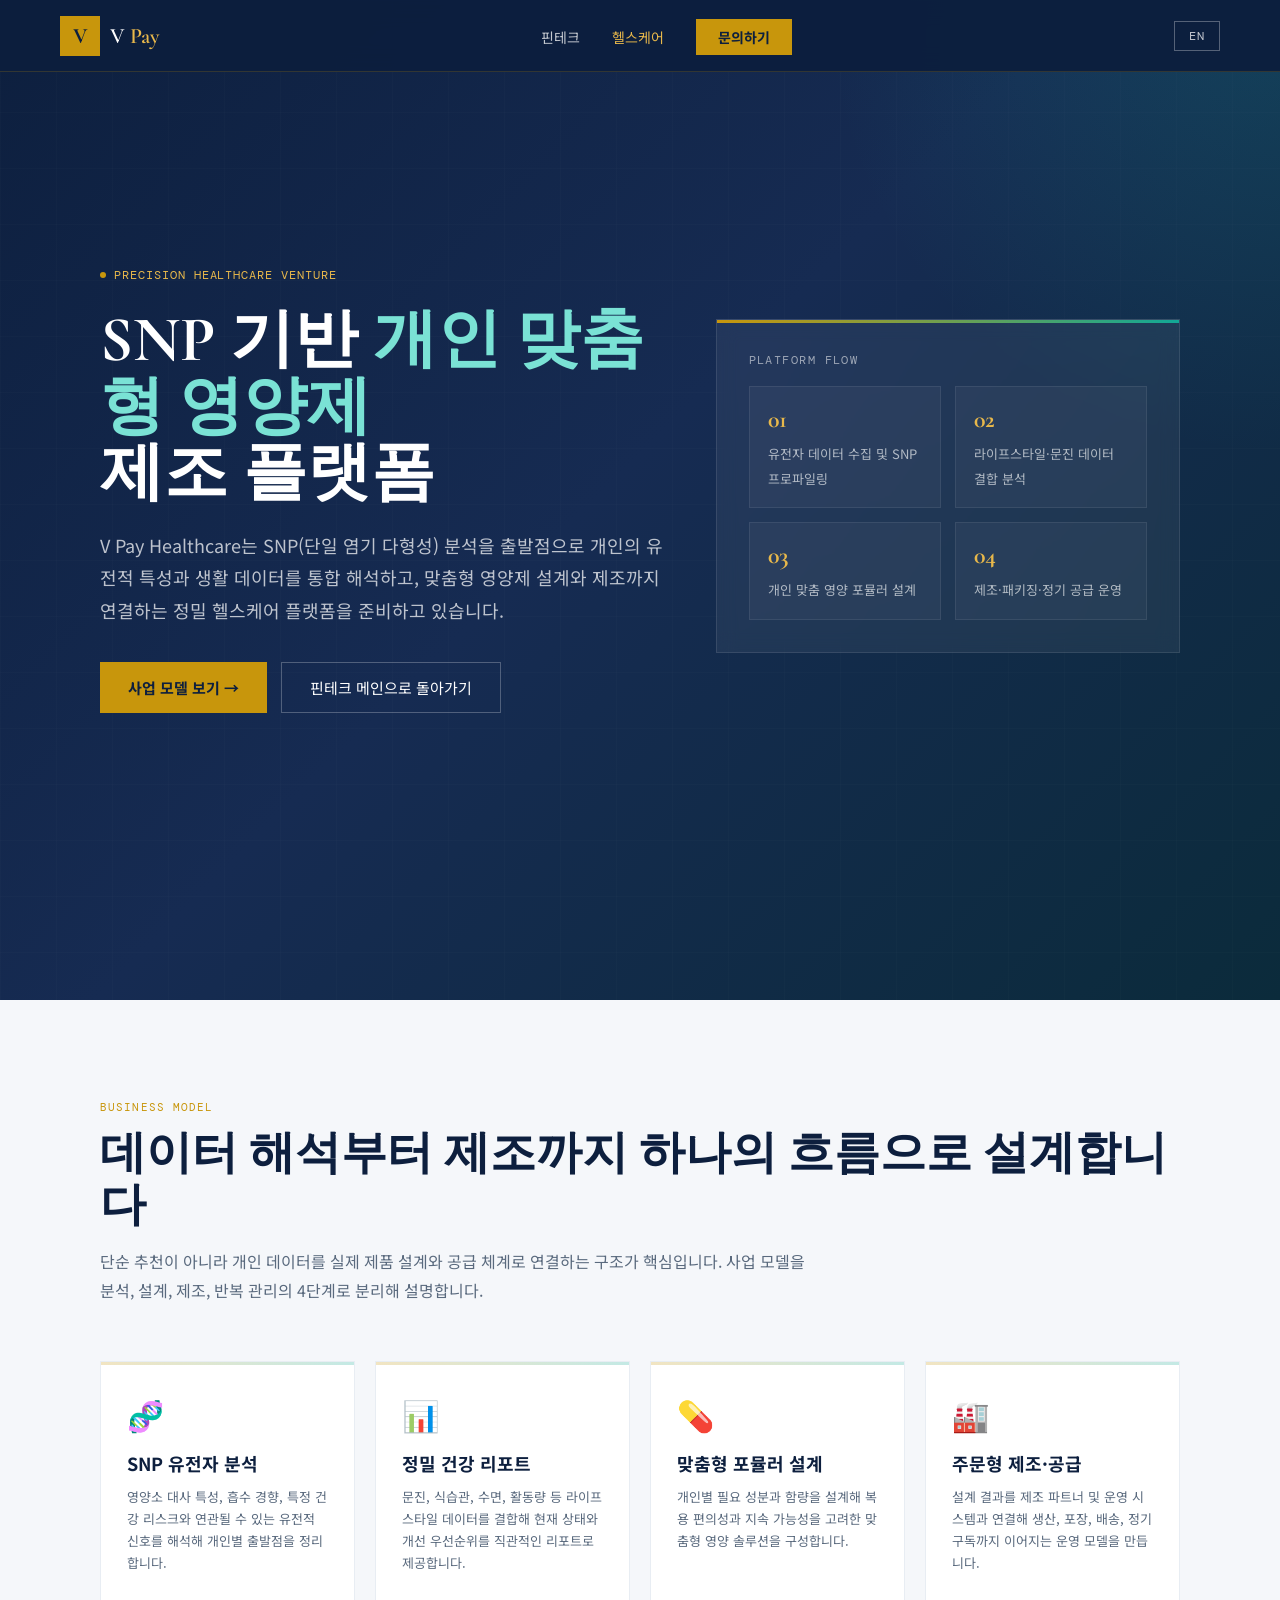
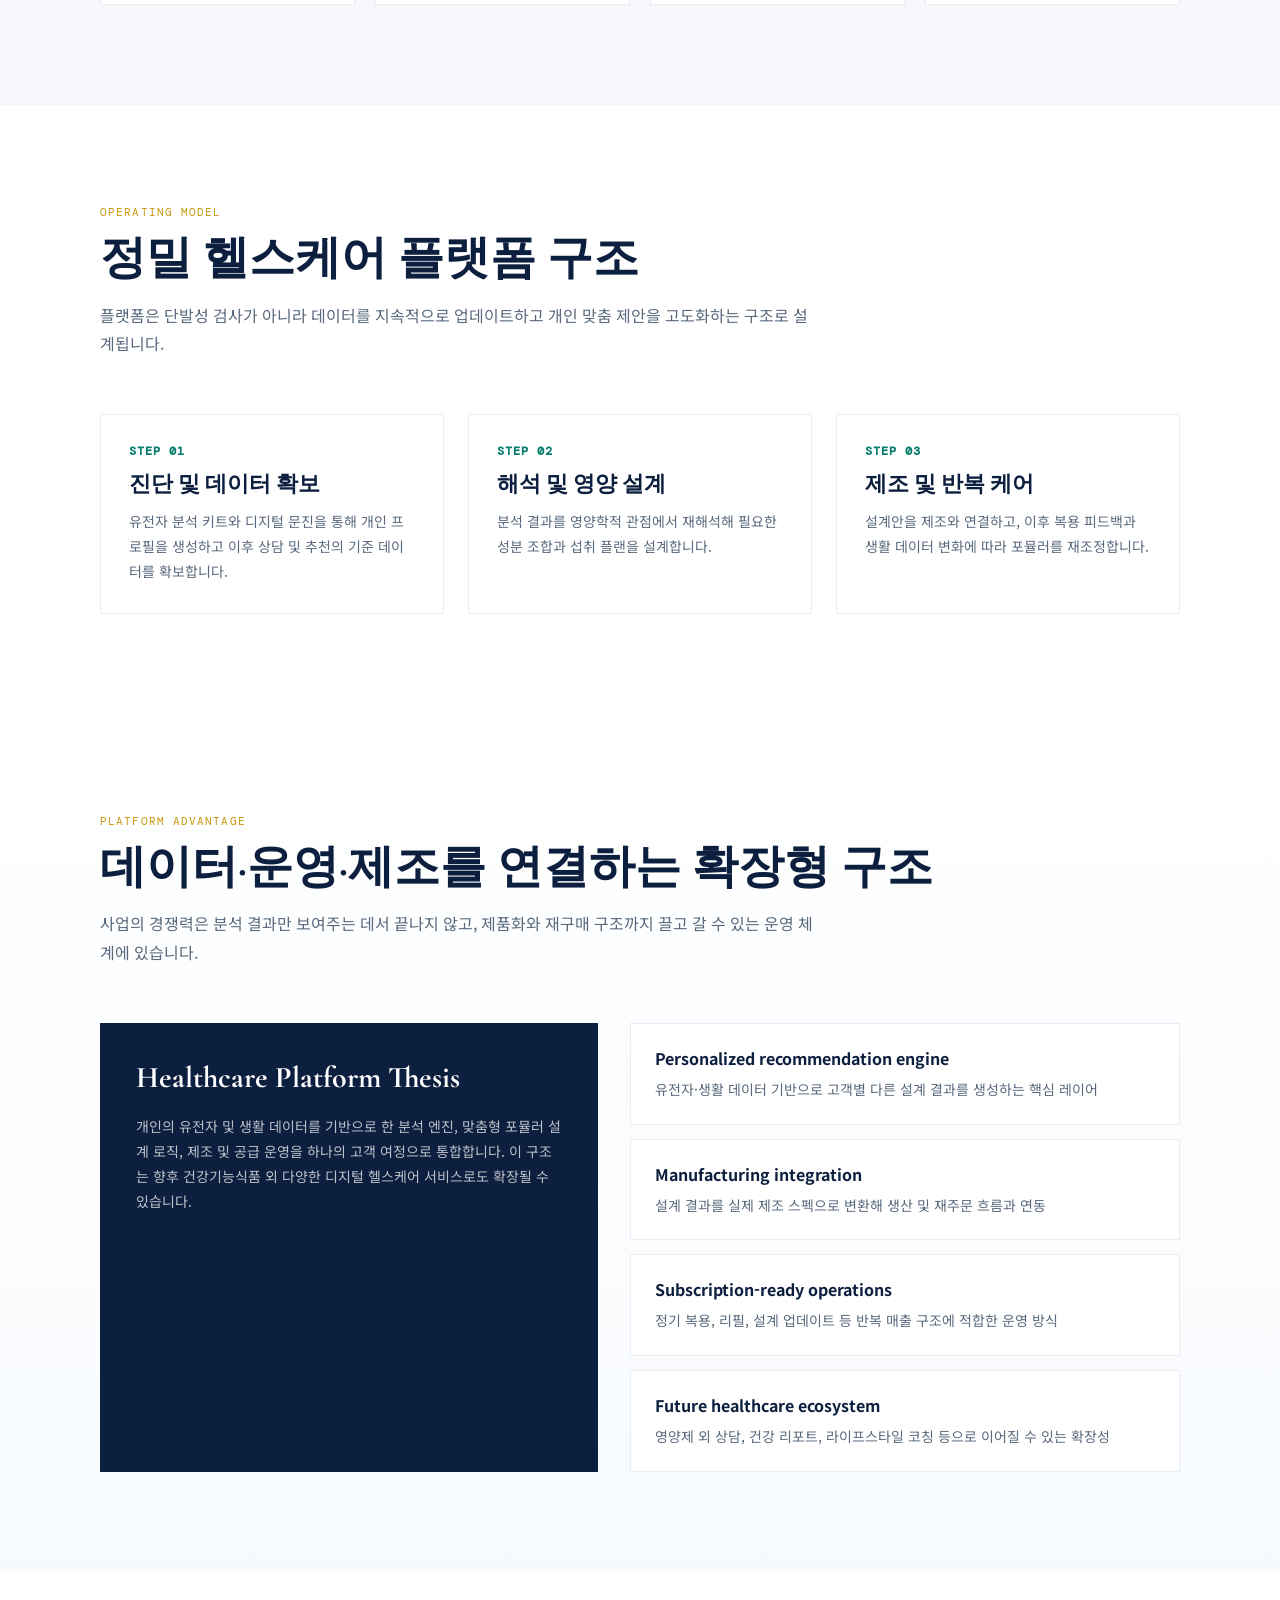
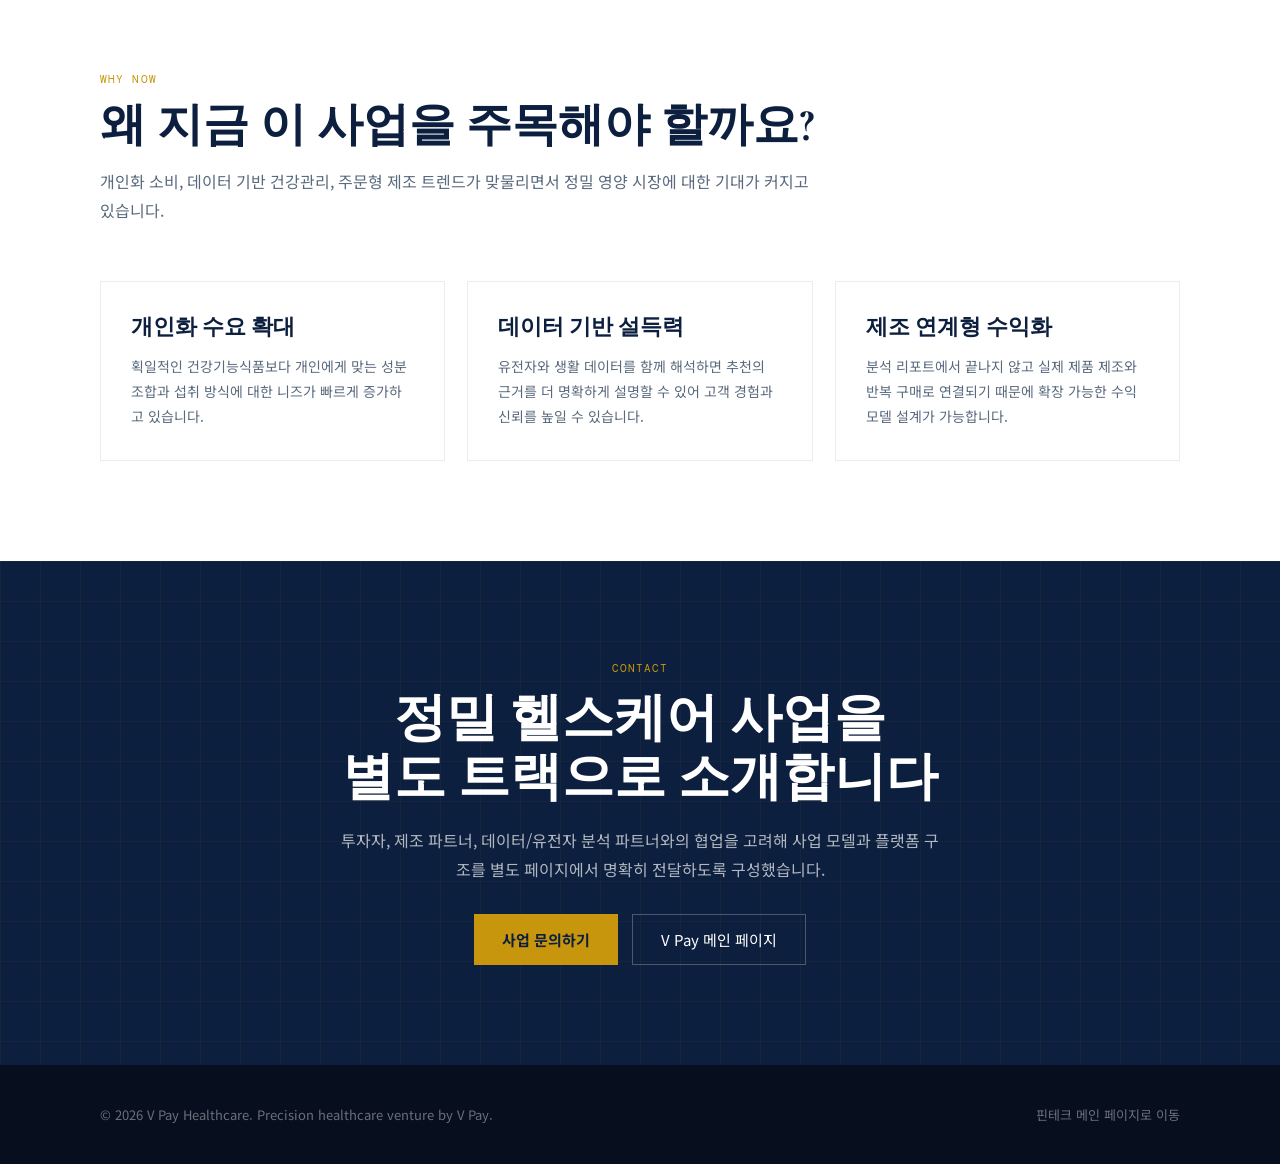
==== commit 6b0a40aa: "Unify healthcare nav with index: Fintech / Healthcare / Contact only Made-with: Cursor" ====
--- a/healthcare.html
+++ b/healthcare.html
@@ -32,9 +32,9 @@
 .nav-links { display: flex; gap: 32px; list-style: none; align-items: center; }
 .nav-links a { color: rgba(255,255,255,0.76); text-decoration: none; font-size: 14px; transition: color 0.2s; }
 .nav-links a:hover, .nav-links a.active { color: var(--accent-light); }
+.nav-links .nav-cta { background: var(--accent); color: var(--navy) !important; padding: 8px 22px; font-weight: 700; transition: background 0.2s; }
+.nav-links .nav-cta:hover { background: var(--accent-light) !important; color: var(--navy) !important; }
 .nav-right { display: flex; align-items: center; gap: 12px; }
-.nav-cta { background: var(--accent); color: var(--navy) !important; padding: 8px 22px; font-weight: 700; text-decoration: none; transition: background 0.2s; }
-.nav-cta:hover { background: var(--accent-light) !important; }
 .lang-toggle { background: transparent; border: 1px solid rgba(255,255,255,0.3); color: rgba(255,255,255,0.75); padding: 6px 14px; font-size: 12px; font-family: 'DM Mono', monospace; letter-spacing: 0.1em; cursor: pointer; transition: all 0.2s; }
 .lang-toggle:hover { border-color: var(--accent-light); color: var(--accent-light); }
 .hamburger { display: none; flex-direction: column; gap: 5px; cursor: pointer; padding: 4px; background: none; border: none; }
@@ -151,10 +151,10 @@
   <ul class="nav-links">
     <li><a href="index.html" data-i18n="nav-fintech">핀테크</a></li>
     <li><a href="#" class="active" data-i18n="nav-healthcare">헬스케어</a></li>
+    <li><a href="#contact" class="nav-cta" data-i18n="nav-contact">문의하기</a></li>
   </ul>
   <div class="nav-right">
     <button class="lang-toggle" id="langToggle" onclick="toggleLang()">EN</button>
-    <a href="#contact" class="nav-cta" data-i18n="nav-contact">문의하기</a>
     <button class="hamburger" id="hamburger" aria-label="메뉴 열기"><span></span><span></span><span></span></button>
   </div>
 </nav>
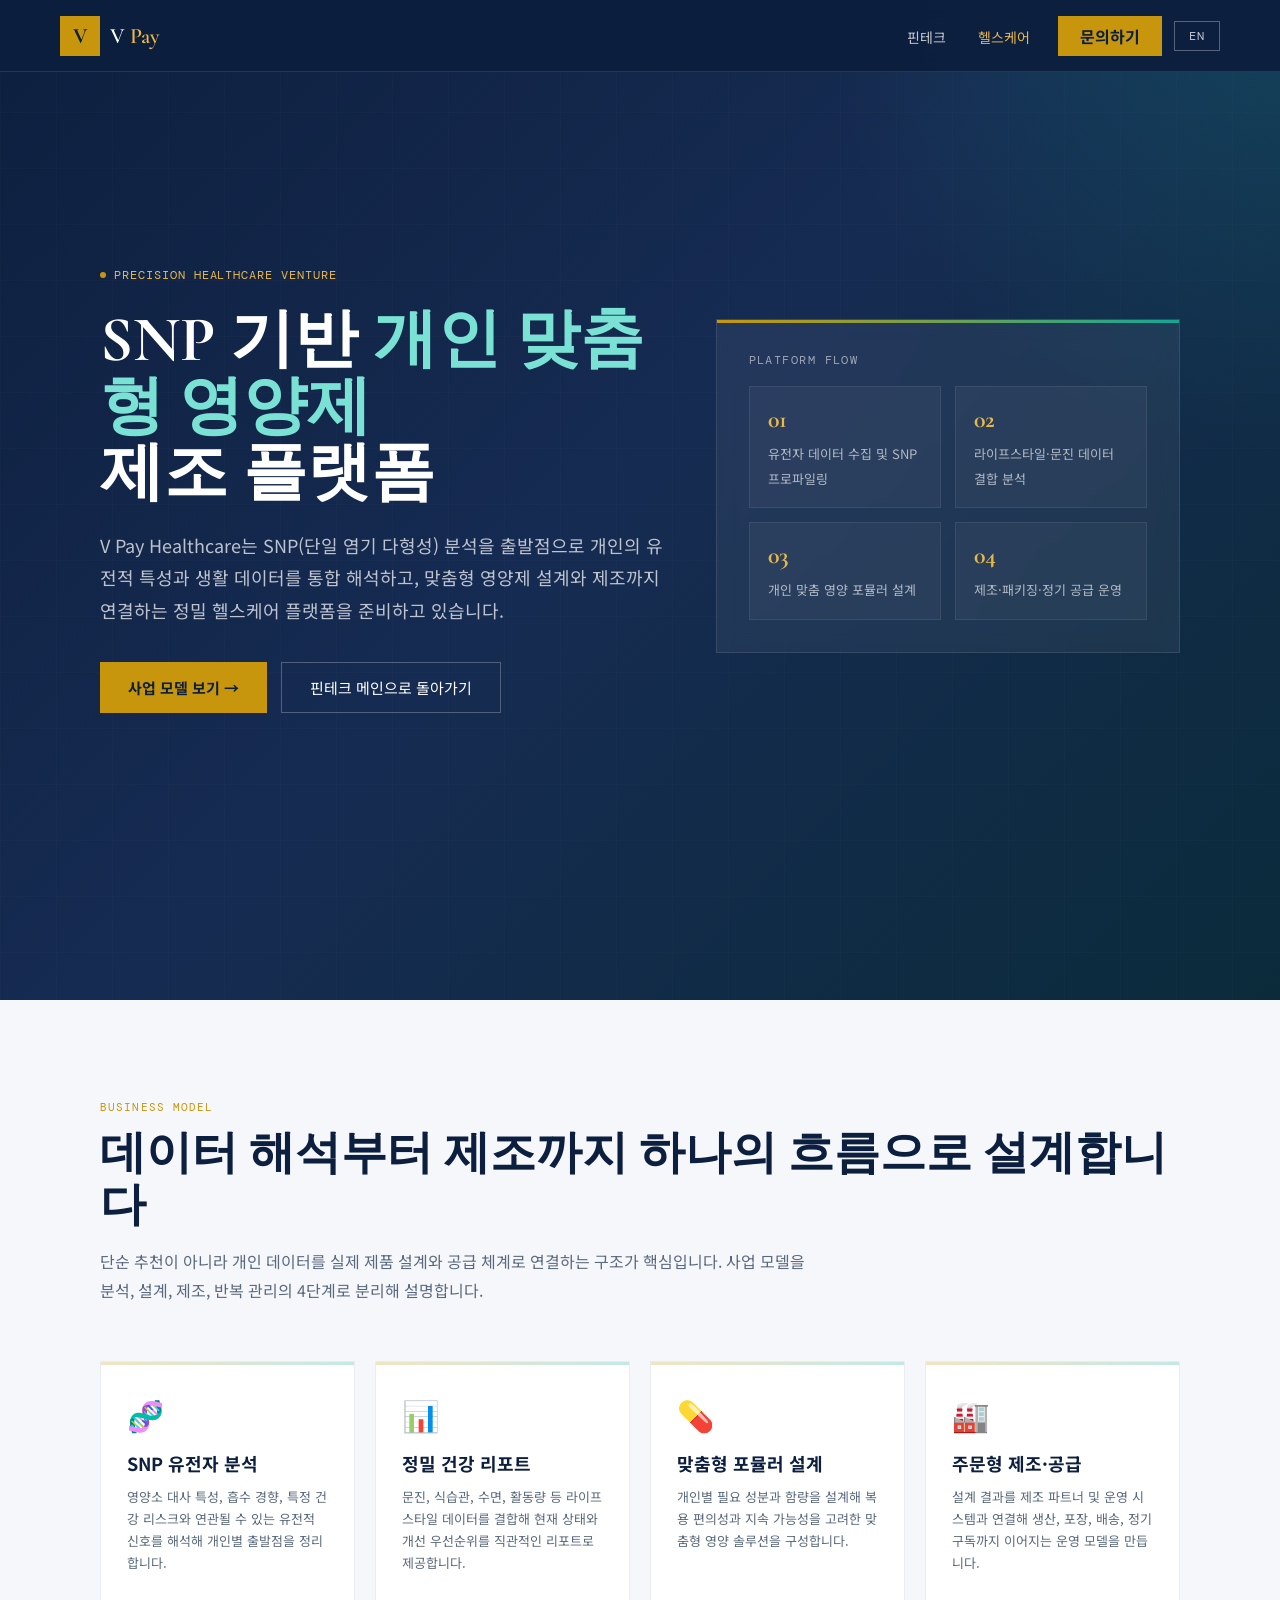
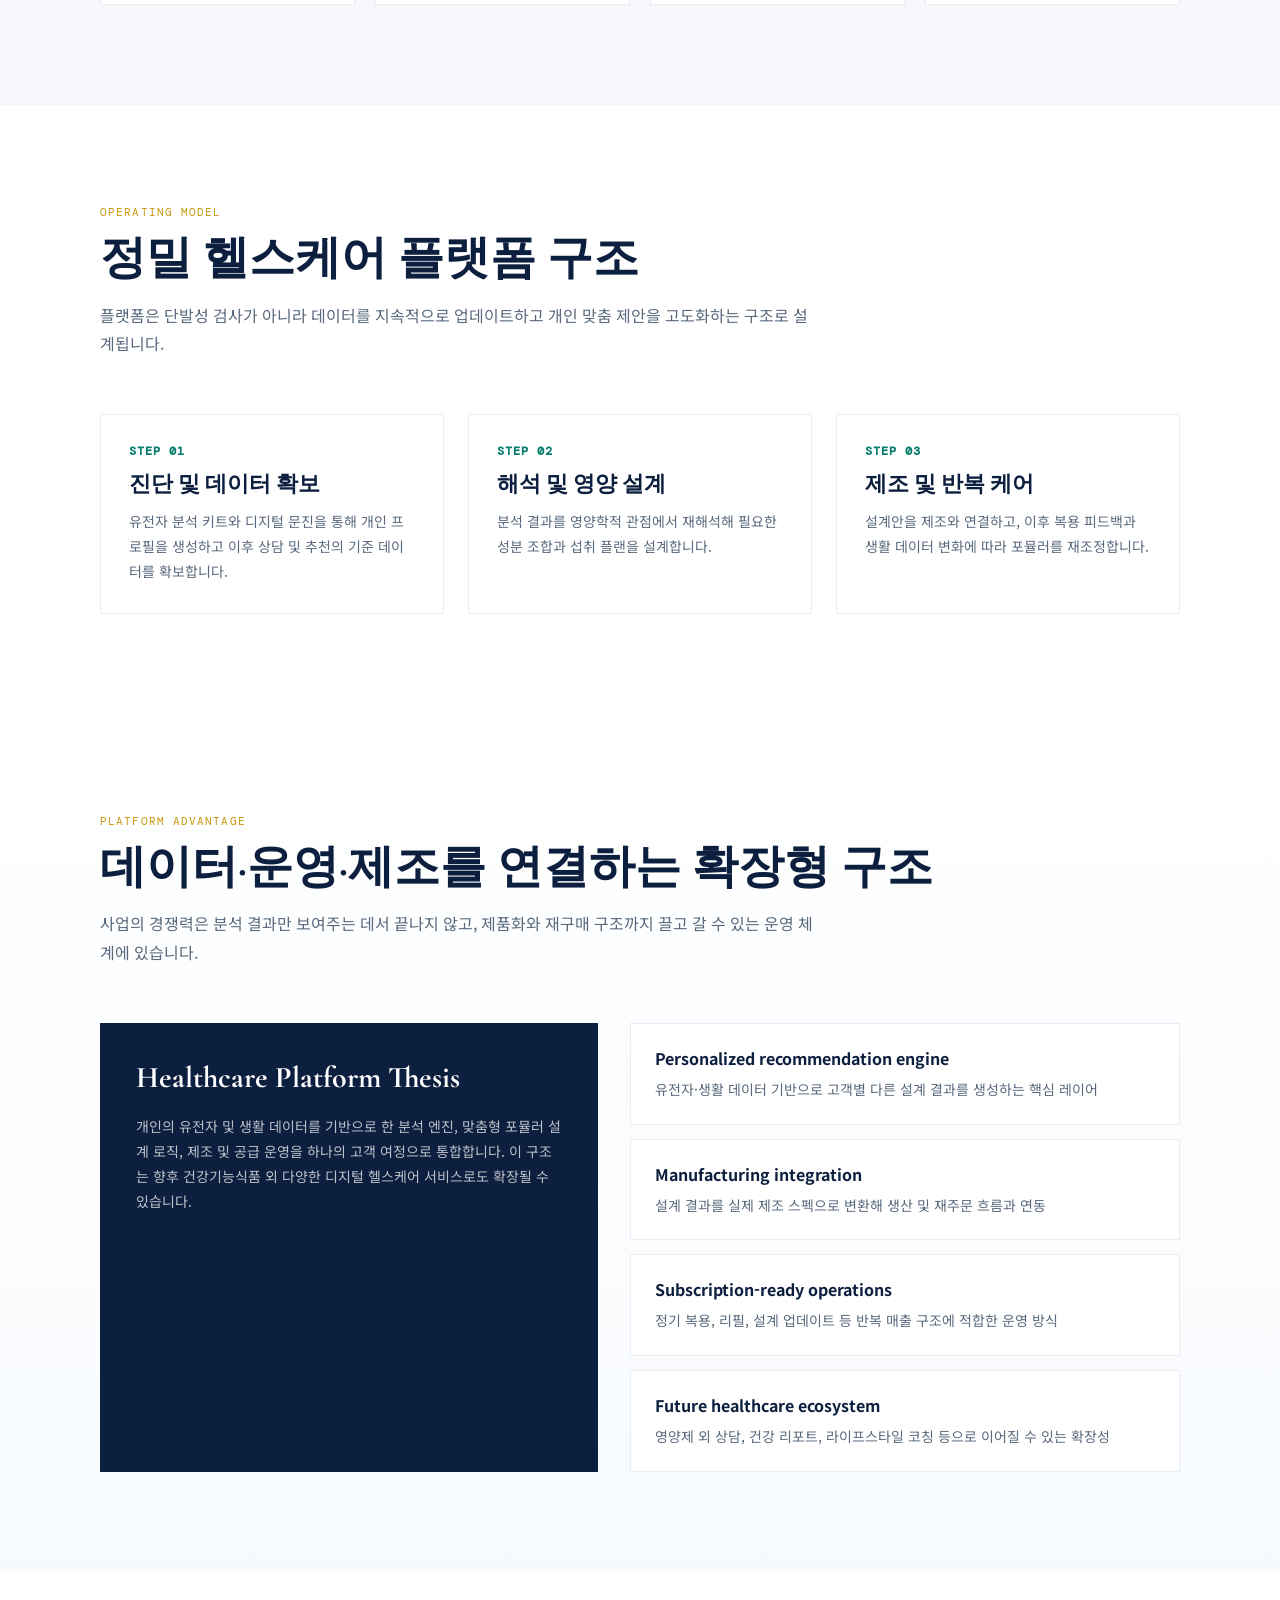
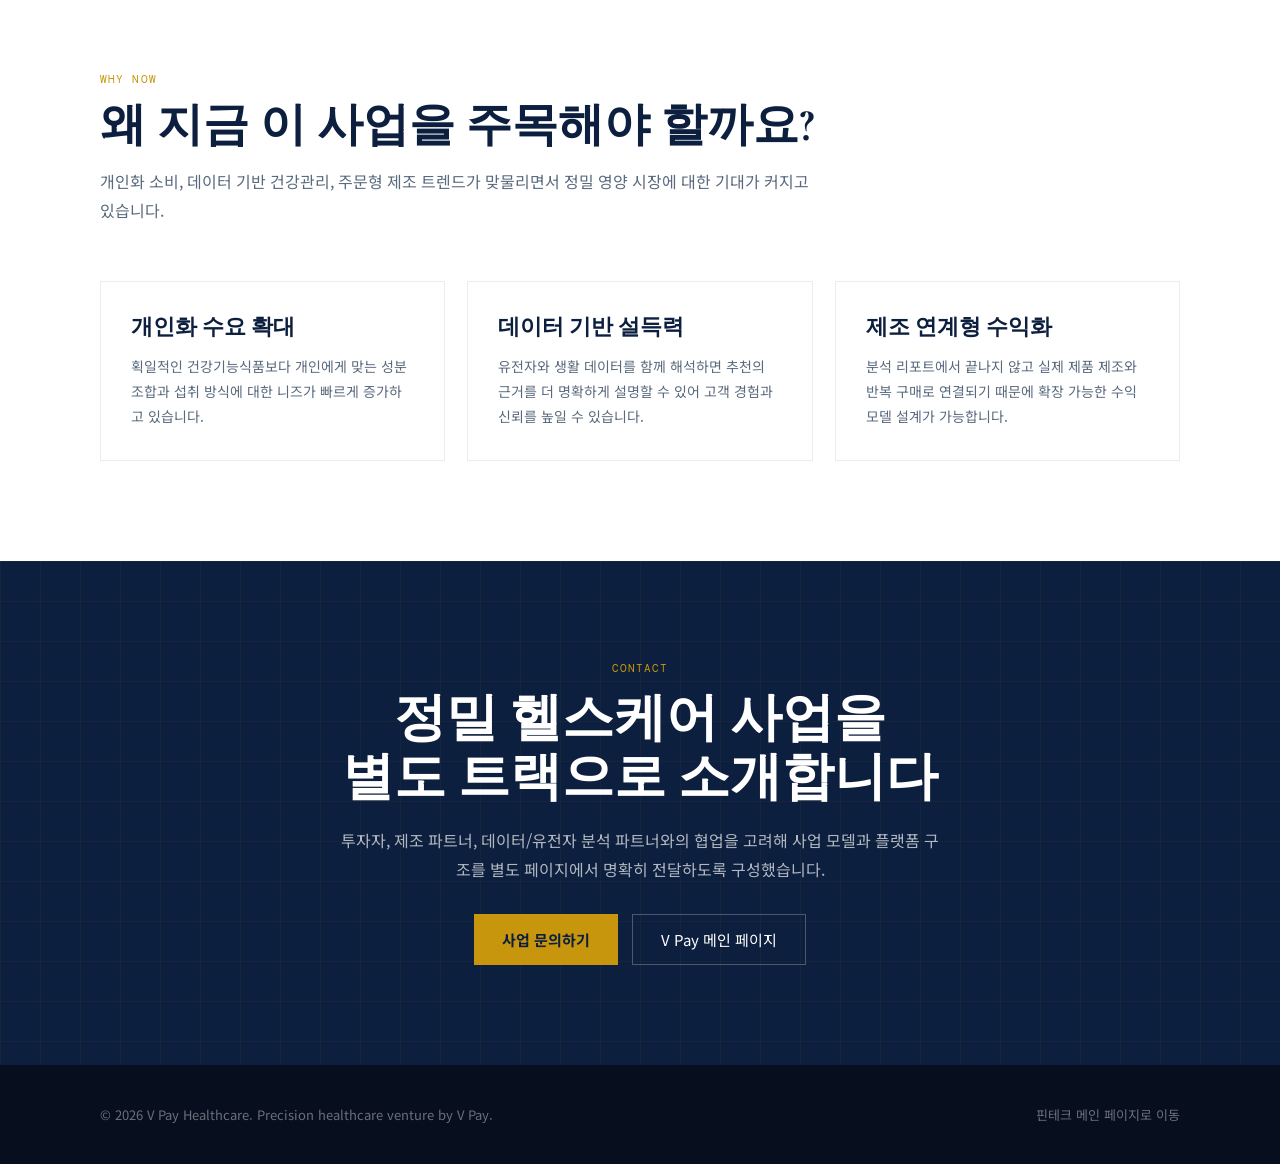
==== commit ff81e9c9: "Unify nav layout: all items right-aligned via nav-group Made-with: Cursor" ====
--- a/healthcare.html
+++ b/healthcare.html
@@ -29,12 +29,12 @@
 .logo-mark { width: 40px; height: 40px; background: var(--accent); color: var(--navy); display: flex; align-items: center; justify-content: center; font-family: 'Cormorant Garamond', serif; font-size: 22px; font-weight: 700; }
 .logo-text { font-family: 'Cormorant Garamond', serif; font-size: 22px; font-weight: 600; color: var(--white); }
 .logo-text span { color: var(--accent-light); }
-.nav-links { display: flex; gap: 32px; list-style: none; align-items: center; }
+.nav-group { display: flex; align-items: center; gap: 12px; }
+.nav-links { display: flex; gap: 32px; list-style: none; align-items: center; margin-right: 16px; }
 .nav-links a { color: rgba(255,255,255,0.76); text-decoration: none; font-size: 14px; transition: color 0.2s; }
 .nav-links a:hover, .nav-links a.active { color: var(--accent-light); }
-.nav-links .nav-cta { background: var(--accent); color: var(--navy) !important; padding: 8px 22px; font-weight: 700; transition: background 0.2s; }
-.nav-links .nav-cta:hover { background: var(--accent-light) !important; color: var(--navy) !important; }
-.nav-right { display: flex; align-items: center; gap: 12px; }
+.nav-cta { background: var(--accent); color: var(--navy) !important; padding: 8px 22px; font-weight: 700; transition: background 0.2s; text-decoration: none; }
+.nav-cta:hover { background: var(--accent-light) !important; color: var(--navy) !important; }
 .lang-toggle { background: transparent; border: 1px solid rgba(255,255,255,0.3); color: rgba(255,255,255,0.75); padding: 6px 14px; font-size: 12px; font-family: 'DM Mono', monospace; letter-spacing: 0.1em; cursor: pointer; transition: all 0.2s; }
 .lang-toggle:hover { border-color: var(--accent-light); color: var(--accent-light); }
 .hamburger { display: none; flex-direction: column; gap: 5px; cursor: pointer; padding: 4px; background: none; border: none; }
@@ -129,8 +129,8 @@
 @media (max-width: 768px) {
   nav { padding: 0 24px; }
   .nav-links { display: none; }
+  .nav-cta { display: none; }
   .hamburger { display: flex; }
-  .lang-toggle { display: none; }
   .container, .footer-inner { padding: 0 24px; }
   .hero-content, .platform-grid { grid-template-columns: 1fr; }
   .hero h1 { font-size: 42px; }
@@ -148,12 +148,12 @@
     <div class="logo-mark">V</div>
     <span class="logo-text">V <span>Pay</span></span>
   </a>
-  <ul class="nav-links">
-    <li><a href="index.html" data-i18n="nav-fintech">핀테크</a></li>
-    <li><a href="#" class="active" data-i18n="nav-healthcare">헬스케어</a></li>
-    <li><a href="#contact" class="nav-cta" data-i18n="nav-contact">문의하기</a></li>
-  </ul>
-  <div class="nav-right">
+  <div class="nav-group">
+    <ul class="nav-links">
+      <li><a href="index.html" data-i18n="nav-fintech">핀테크</a></li>
+      <li><a href="#" class="active" data-i18n="nav-healthcare">헬스케어</a></li>
+    </ul>
+    <a href="#contact" class="nav-cta" data-i18n="nav-contact">문의하기</a>
     <button class="lang-toggle" id="langToggle" onclick="toggleLang()">EN</button>
     <button class="hamburger" id="hamburger" aria-label="메뉴 열기"><span></span><span></span><span></span></button>
   </div>
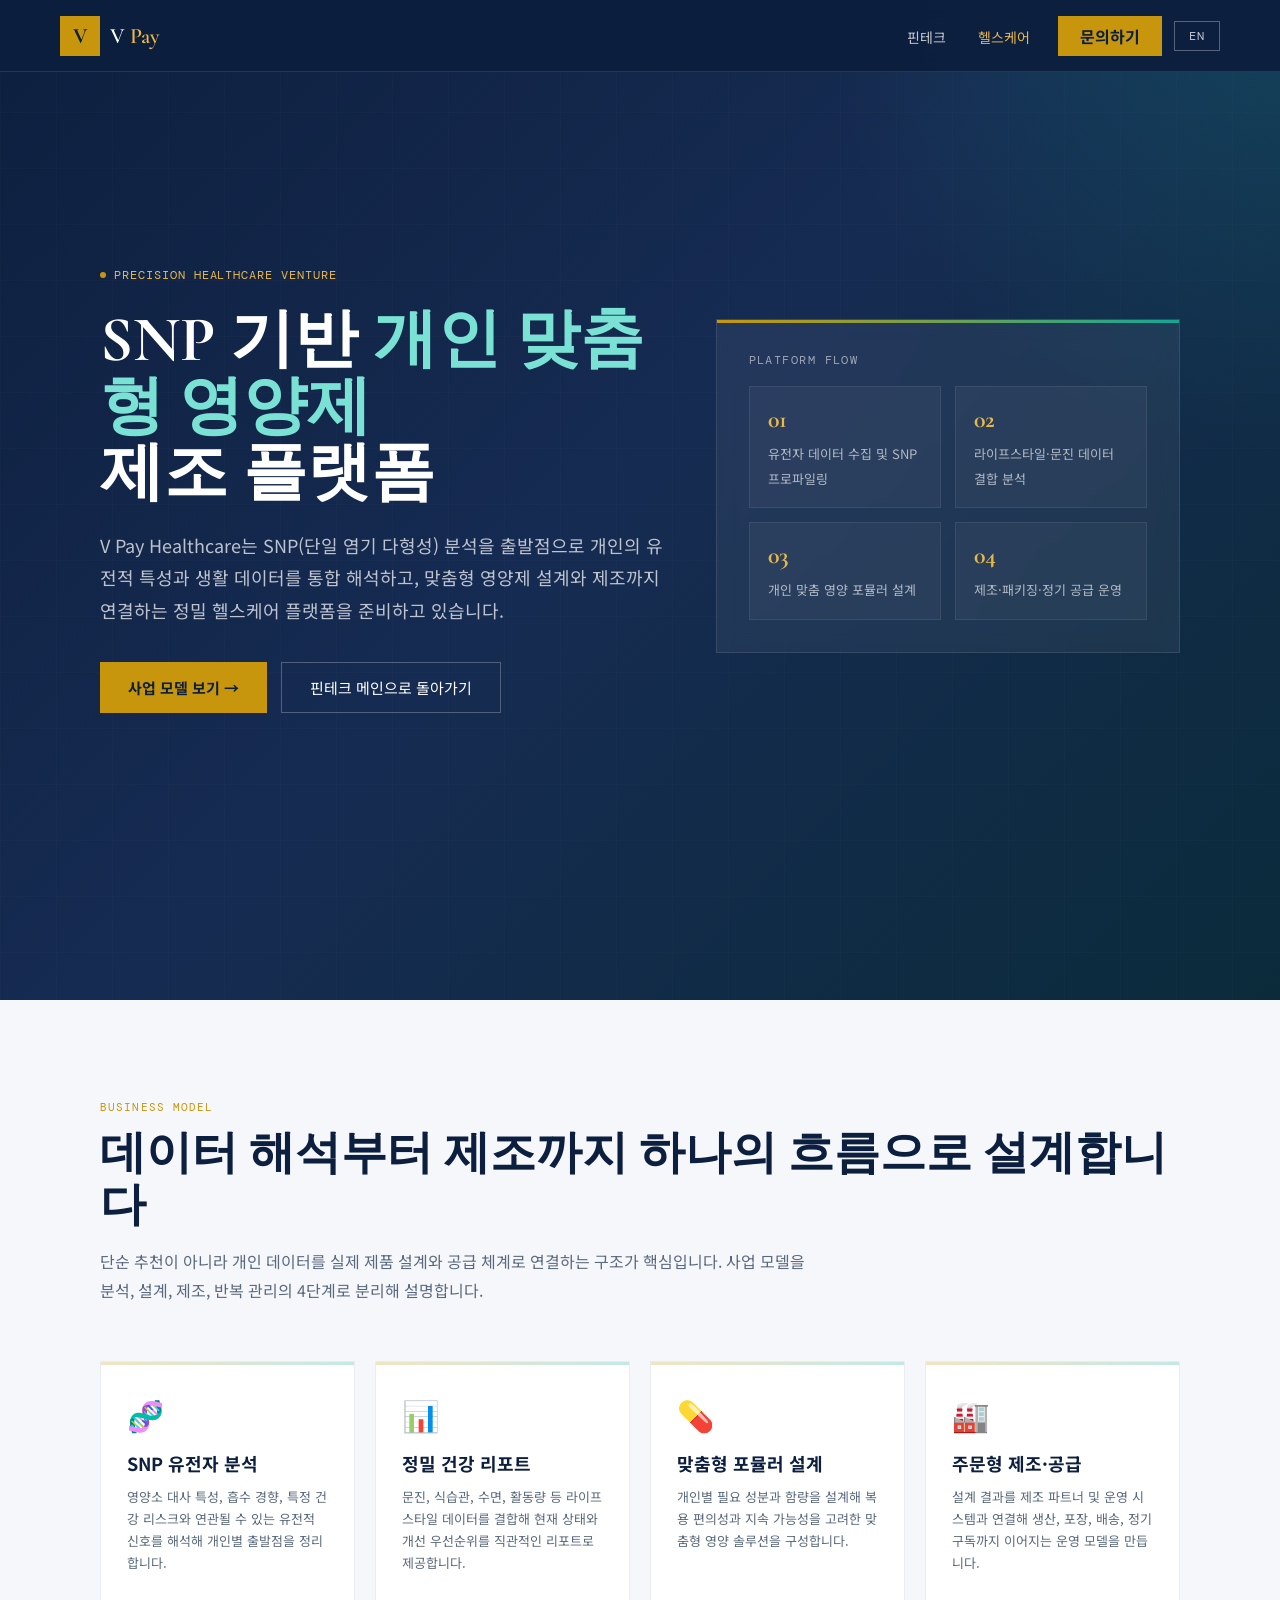
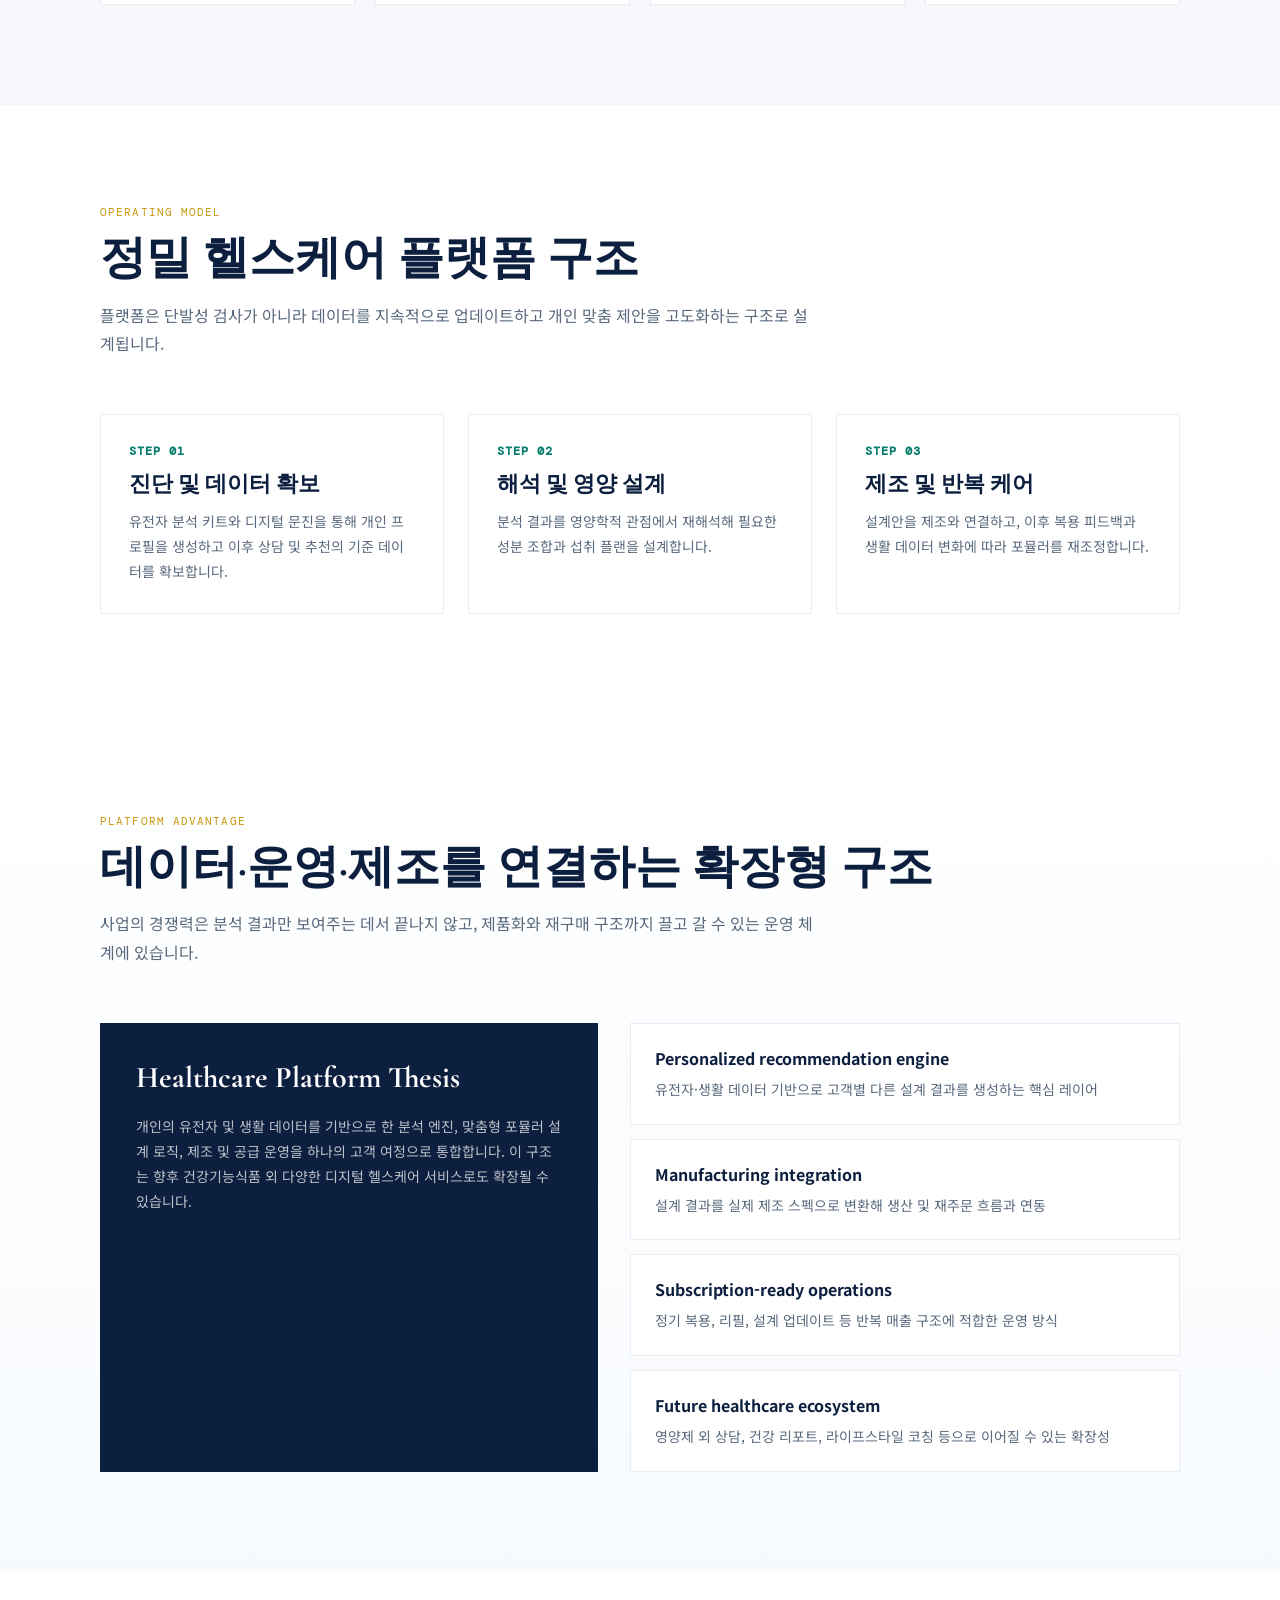
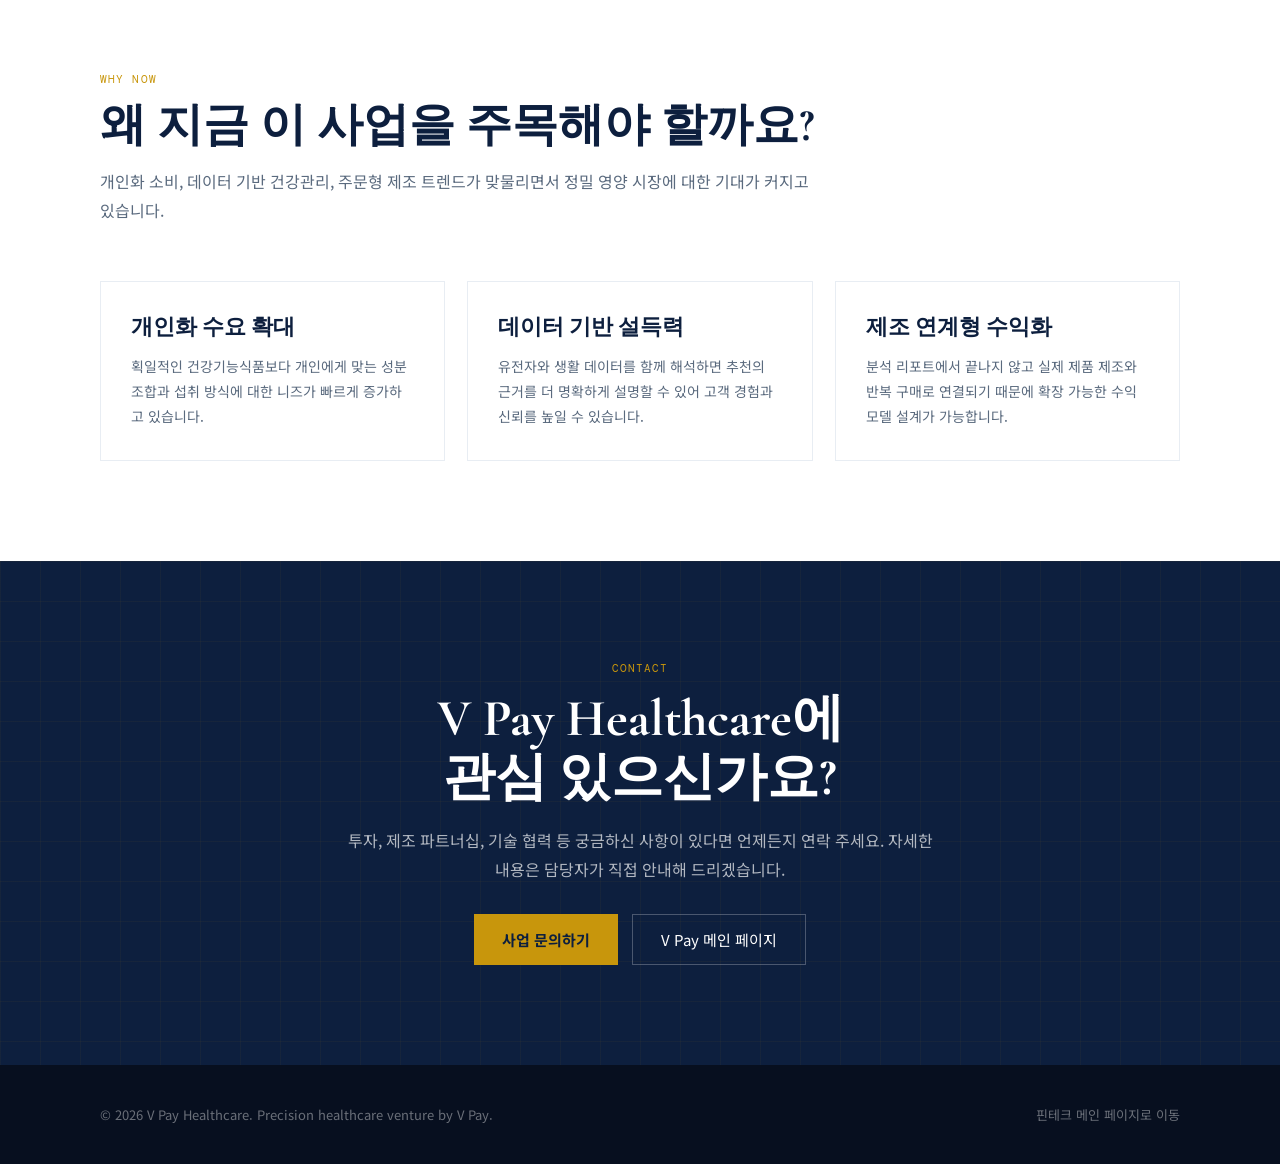
==== commit 5d249f2b: "Rewrite healthcare CTA copy to natural contact phrasing Made-with: Cursor" ====
--- a/healthcare.html
+++ b/healthcare.html
@@ -251,8 +251,8 @@
 <section class="cta-section" id="contact">
   <div class="container cta-inner">
     <span class="section-tag" data-i18n="cta-tag">CONTACT</span>
-    <h2 data-i18n="cta-title">정밀 헬스케어 사업을<br>별도 트랙으로 소개합니다</h2>
-    <p data-i18n="cta-desc">투자자, 제조 파트너, 데이터/유전자 분석 파트너와의 협업을 고려해 사업 모델과 플랫폼 구조를 별도 페이지에서 명확히 전달하도록 구성했습니다.</p>
+    <h2 data-i18n="cta-title">V Pay Healthcare에<br>관심 있으신가요?</h2>
+    <p data-i18n="cta-desc">투자, 제조 파트너십, 기술 협력 등 궁금하신 사항이 있다면 언제든지 연락 주세요. 자세한 내용은 담당자가 직접 안내해 드리겠습니다.</p>
     <div class="hero-actions" style="justify-content:center;">
       <a href="mailto:contact@vpay.com" class="btn-primary" data-i18n="cta-btn1">사업 문의하기</a>
       <a href="index.html" class="btn-secondary" data-i18n="cta-btn2">V Pay 메인 페이지</a>
@@ -300,7 +300,7 @@
     'why1-title':'개인화 수요 확대','why1-desc':'획일적인 건강기능식품보다 개인에게 맞는 성분 조합과 섭취 방식에 대한 니즈가 빠르게 증가하고 있습니다.',
     'why2-title':'데이터 기반 설득력','why2-desc':'유전자와 생활 데이터를 함께 해석하면 추천의 근거를 더 명확하게 설명할 수 있어 고객 경험과 신뢰를 높일 수 있습니다.',
     'why3-title':'제조 연계형 수익화','why3-desc':'분석 리포트에서 끝나지 않고 실제 제품 제조와 반복 구매로 연결되기 때문에 확장 가능한 수익 모델 설계가 가능합니다.',
-    'cta-tag':'CONTACT','cta-title':'정밀 헬스케어 사업을<br>별도 트랙으로 소개합니다','cta-desc':'투자자, 제조 파트너, 데이터/유전자 분석 파트너와의 협업을 고려해 사업 모델과 플랫폼 구조를 별도 페이지에서 명확히 전달하도록 구성했습니다.',
+    'cta-tag':'CONTACT','cta-title':'V Pay Healthcare에<br>관심 있으신가요?','cta-desc':'투자, 제조 파트너십, 기술 협력 등 궁금하신 사항이 있다면 언제든지 연락 주세요. 자세한 내용은 담당자가 직접 안내해 드리겠습니다.',
     'cta-btn1':'사업 문의하기','cta-btn2':'V Pay 메인 페이지',
     'footer-copy':'© 2026 V Pay Healthcare. Precision healthcare venture by V Pay.','footer-link':'핀테크 메인 페이지로 이동'
   },
@@ -335,7 +335,7 @@
     'why1-title':'Growing Personalization Demand','why1-desc':'The need for personalized ingredient combinations and intake methods is rapidly increasing over standardized health supplements.',
     'why2-title':'Data-Backed Credibility','why2-desc':'Interpreting genetic and lifestyle data together allows for clearer explanation of recommendation rationales, enhancing customer experience and trust.',
     'why3-title':'Manufacturing-Linked Monetization','why3-desc':'Beyond analysis reports, the connection to actual product manufacturing and repeat purchases enables a scalable revenue model.',
-    'cta-tag':'CONTACT','cta-title':'Introducing Precision Healthcare<br>as a Separate Track','cta-desc':'Considering collaboration with investors, manufacturing partners, and data/genomic analysis partners, we\'ve structured this page to clearly convey the business model and platform architecture.',
+    'cta-tag':'CONTACT','cta-title':'Interested in<br>V Pay Healthcare?','cta-desc':'Whether you\'re an investor, manufacturing partner, or technology collaborator — feel free to reach out anytime. Our team will get back to you with detailed information promptly.',
     'cta-btn1':'Business Inquiry','cta-btn2':'V Pay Main Page',
     'footer-copy':'© 2026 V Pay Healthcare. Precision healthcare venture by V Pay.','footer-link':'Go to Fintech Main Page'
   }
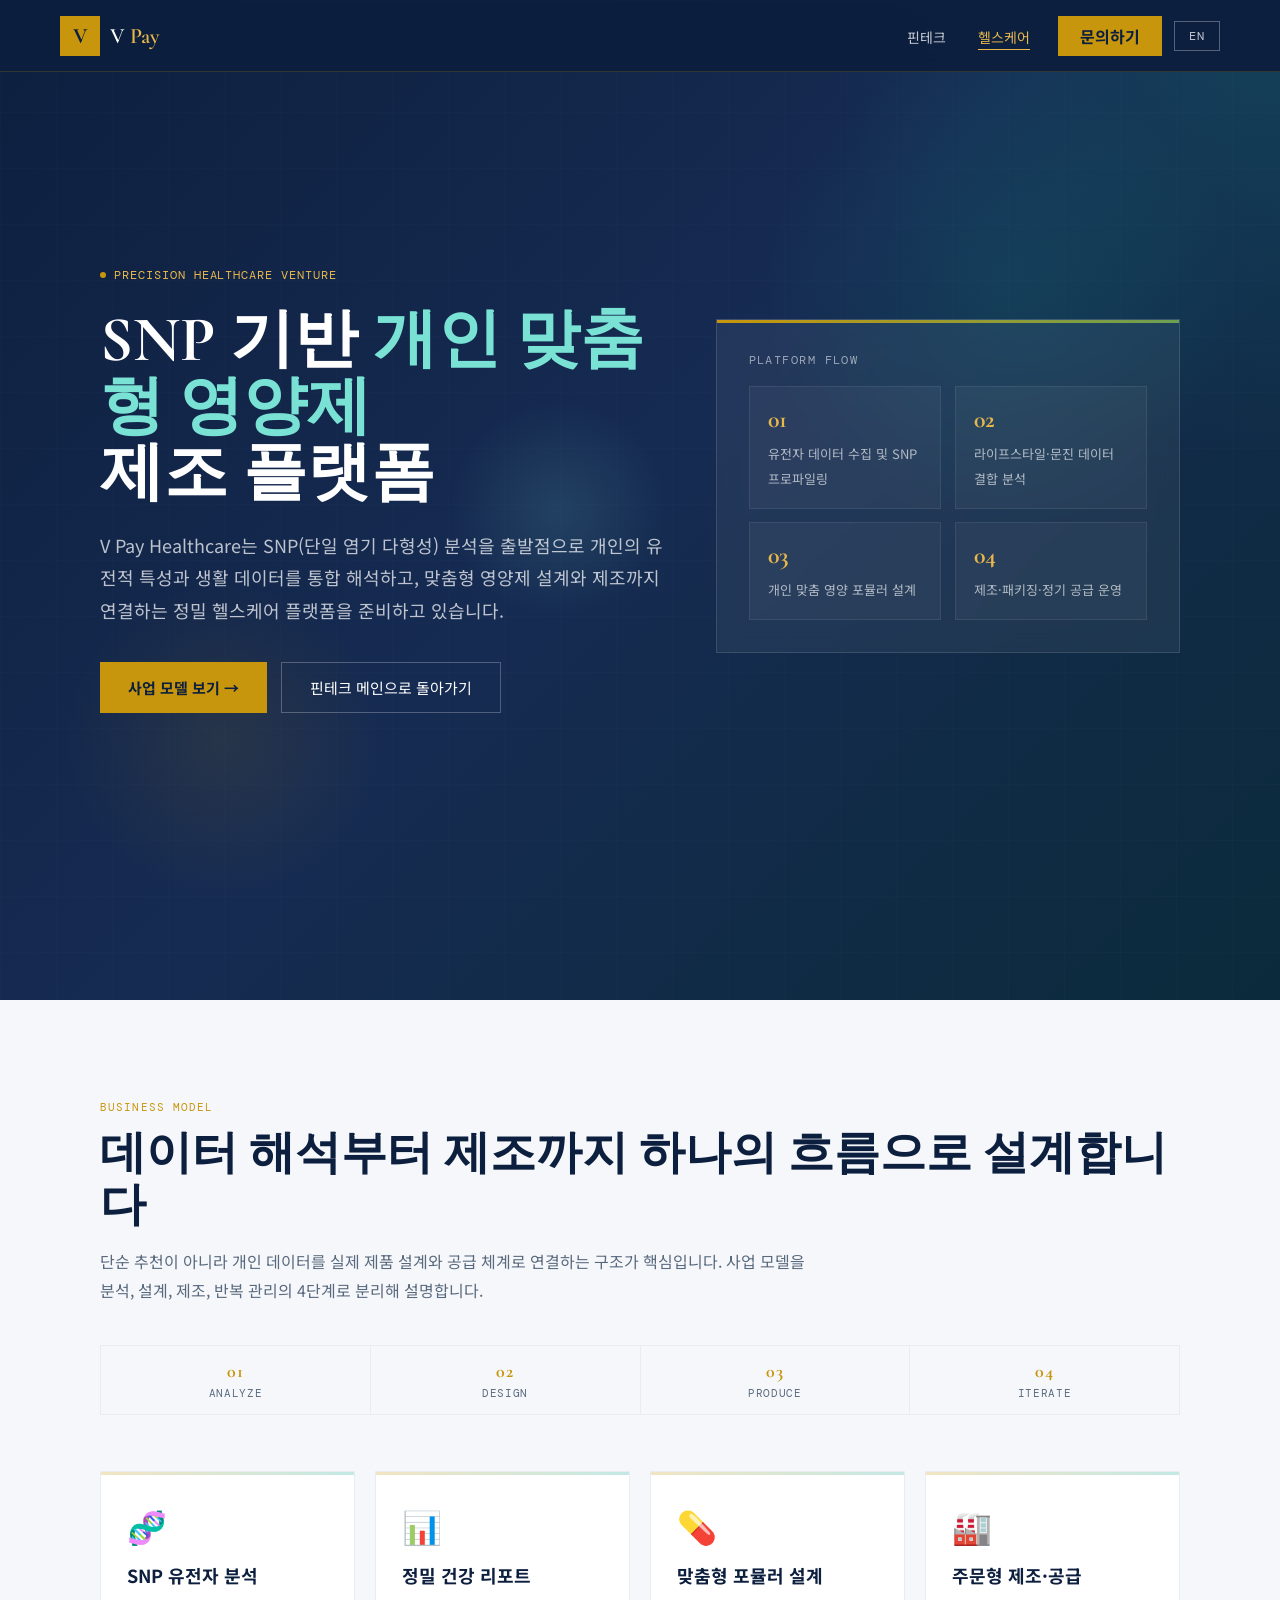
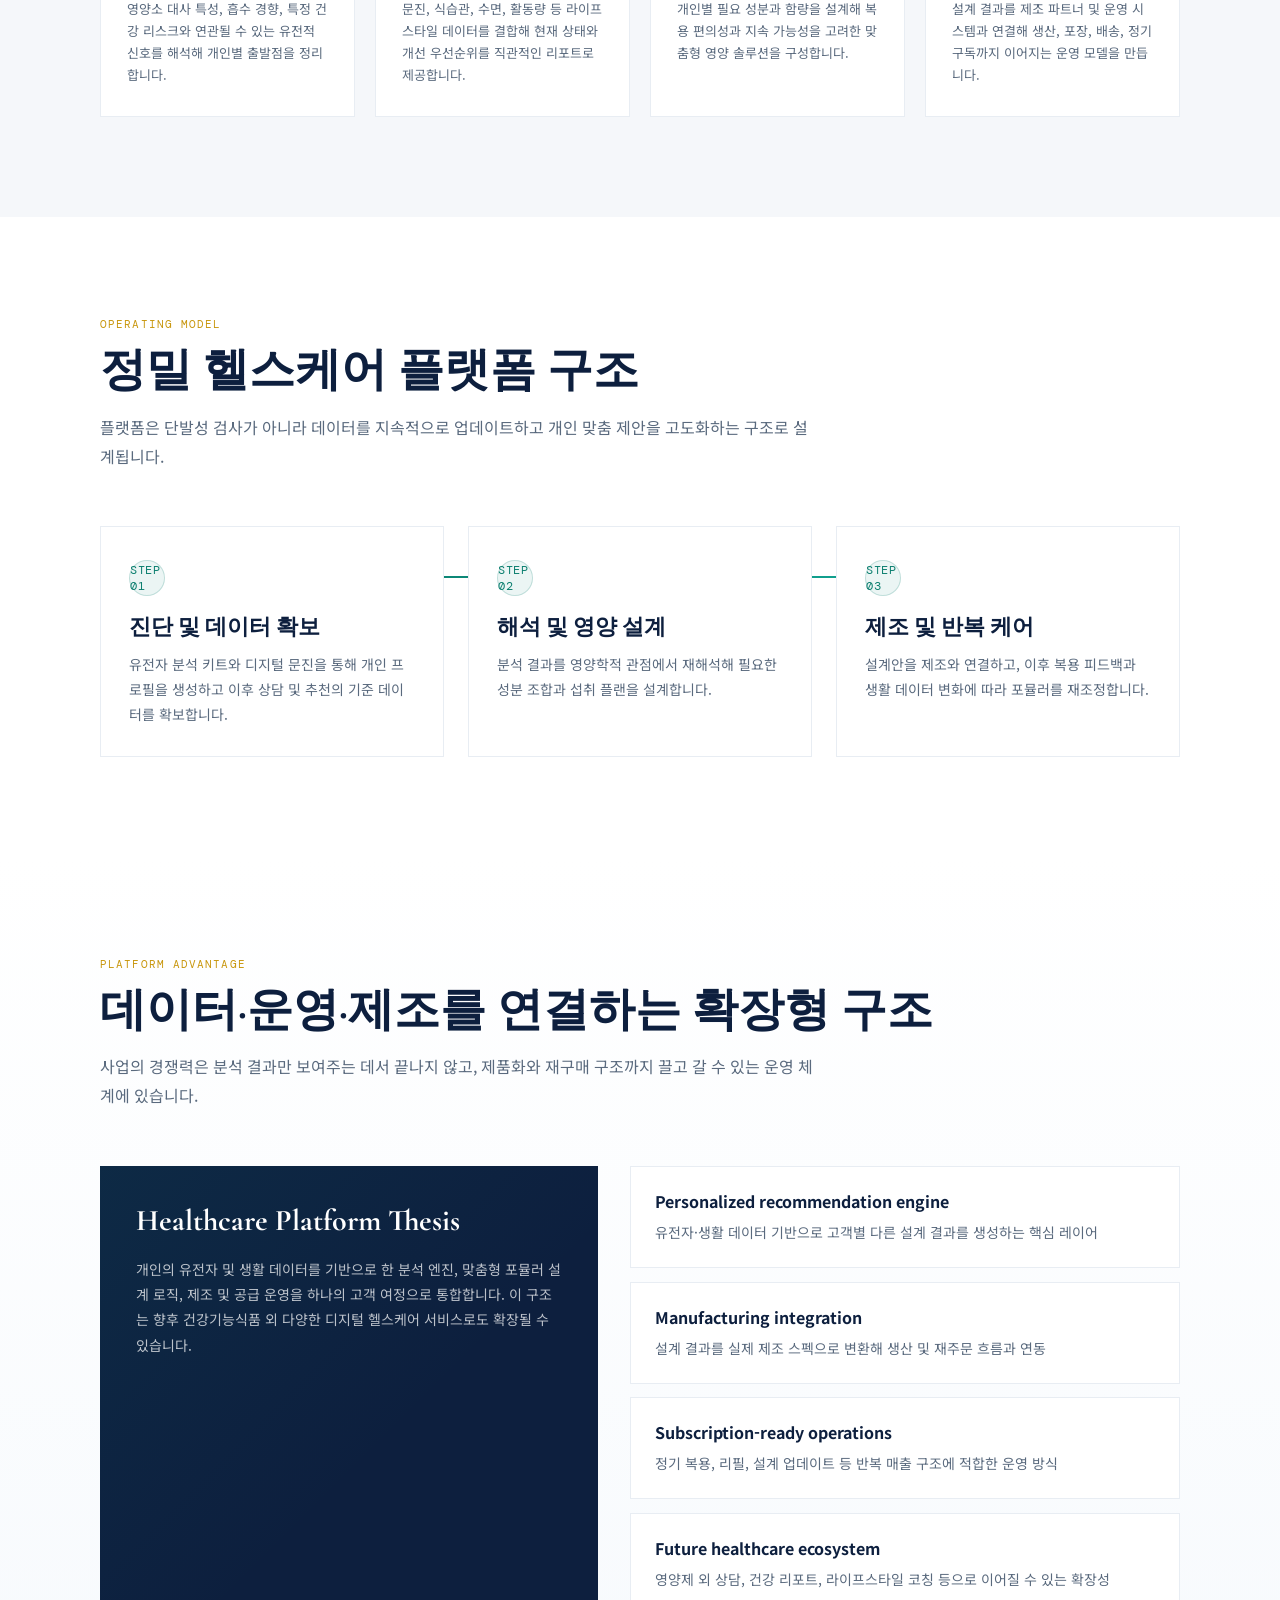
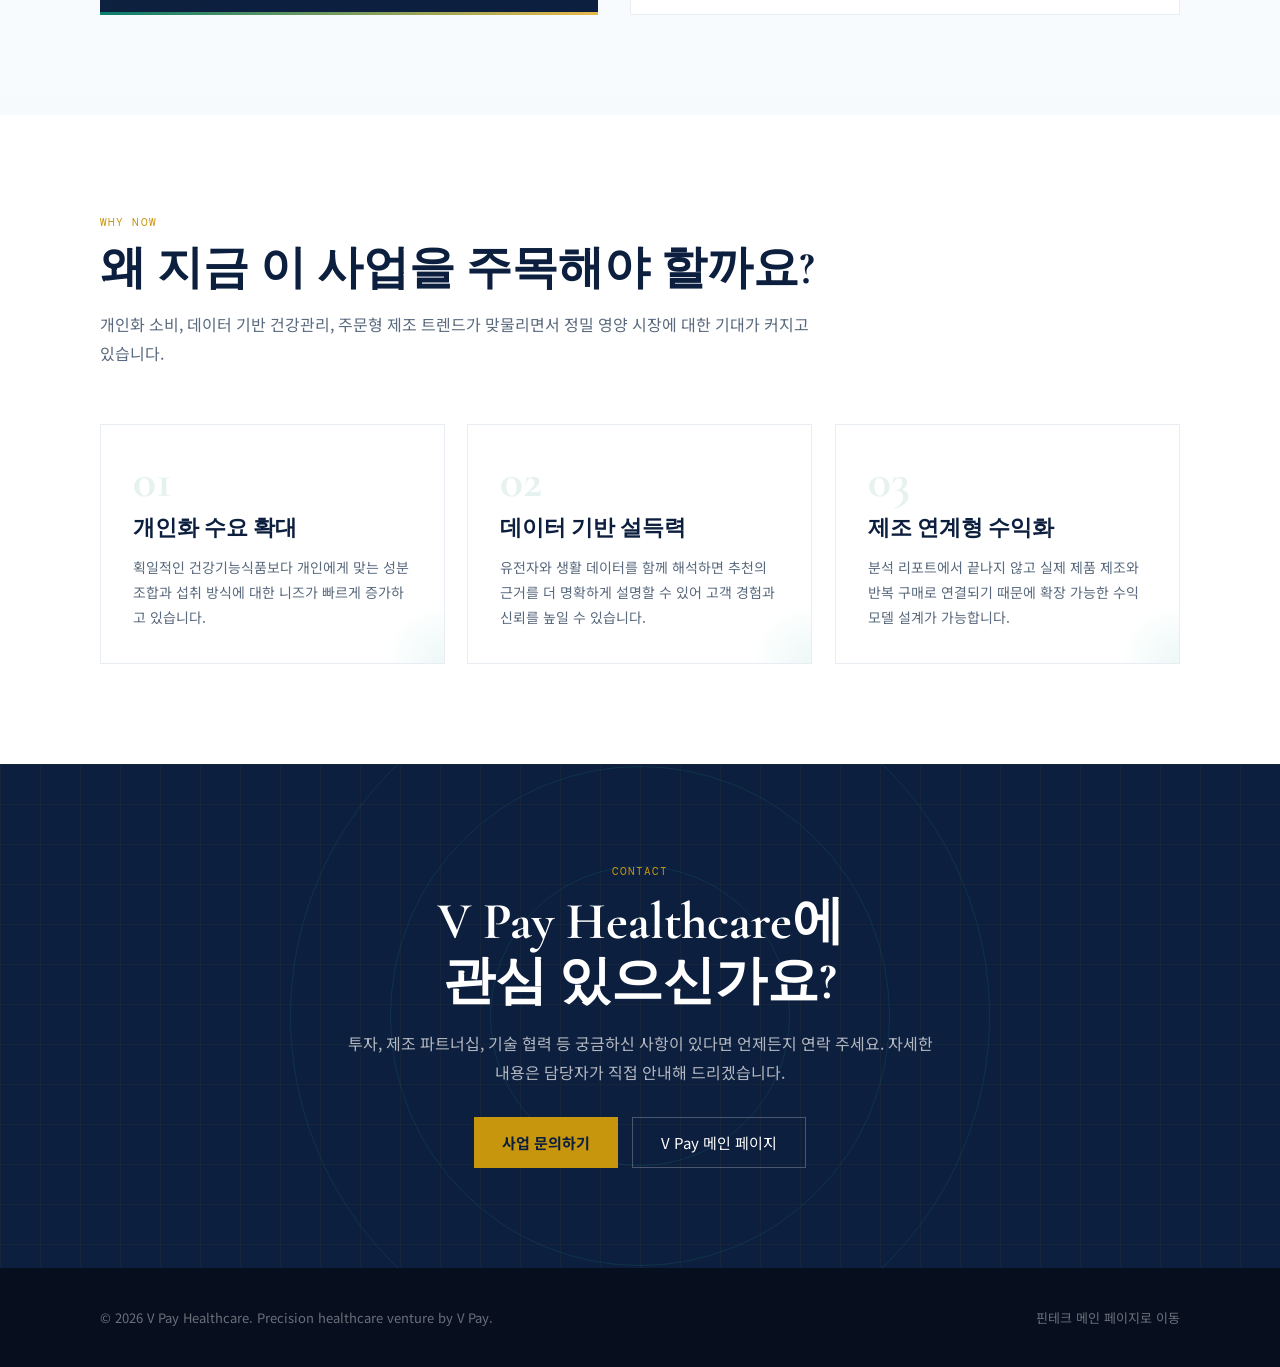
==== commit f7421312: "Enhance healthcare page with animations and interactive design elements Made-with: Cursor" ====
--- a/healthcare.html
+++ b/healthcare.html
@@ -18,23 +18,31 @@
 html { scroll-behavior: smooth; }
 body { font-family: 'Noto Sans KR', sans-serif; background: var(--white); color: var(--text); overflow-x: hidden; }
 
+/* ── NAV ── */
 nav {
   position: fixed; top: 0; left: 0; right: 0; z-index: 100;
   display: flex; align-items: center; justify-content: space-between;
   padding: 0 60px; height: 72px;
   background: rgba(13,31,62,0.96); backdrop-filter: blur(12px);
   border-bottom: 1px solid rgba(200,150,12,0.2);
+  transition: background 0.3s, box-shadow 0.3s;
 }
+nav.scrolled { background: rgba(7,15,31,0.99); box-shadow: 0 4px 24px rgba(0,0,0,0.3); }
 .nav-logo { display: flex; align-items: center; gap: 10px; text-decoration: none; }
-.logo-mark { width: 40px; height: 40px; background: var(--accent); color: var(--navy); display: flex; align-items: center; justify-content: center; font-family: 'Cormorant Garamond', serif; font-size: 22px; font-weight: 700; }
+.logo-mark { width: 40px; height: 40px; background: var(--accent); color: var(--navy); display: flex; align-items: center; justify-content: center; font-family: 'Cormorant Garamond', serif; font-size: 22px; font-weight: 700; transition: transform 0.2s; }
+.nav-logo:hover .logo-mark { transform: rotate(-5deg) scale(1.05); }
 .logo-text { font-family: 'Cormorant Garamond', serif; font-size: 22px; font-weight: 600; color: var(--white); }
 .logo-text span { color: var(--accent-light); }
 .nav-group { display: flex; align-items: center; gap: 12px; }
 .nav-links { display: flex; gap: 32px; list-style: none; align-items: center; margin-right: 16px; }
-.nav-links a { color: rgba(255,255,255,0.76); text-decoration: none; font-size: 14px; transition: color 0.2s; }
+.nav-links a { color: rgba(255,255,255,0.76); text-decoration: none; font-size: 14px; transition: color 0.2s; position: relative; }
+.nav-links a::after { content: ''; position: absolute; bottom: -3px; left: 0; right: 0; height: 1px; background: var(--accent-light); transform: scaleX(0); transition: transform 0.2s; }
+.nav-links a:hover::after, .nav-links a.active::after { transform: scaleX(1); }
 .nav-links a:hover, .nav-links a.active { color: var(--accent-light); }
-.nav-cta { background: var(--accent); color: var(--navy) !important; padding: 8px 22px; font-weight: 700; transition: background 0.2s; text-decoration: none; }
-.nav-cta:hover { background: var(--accent-light) !important; color: var(--navy) !important; }
+.nav-cta { background: var(--accent); color: var(--navy) !important; padding: 8px 22px; font-weight: 700; transition: all 0.2s; text-decoration: none; position: relative; overflow: hidden; }
+.nav-cta::before { content: ''; position: absolute; inset: 0; background: var(--accent-light); transform: translateX(-100%); transition: transform 0.3s ease; }
+.nav-cta:hover::before { transform: translateX(0); }
+.nav-cta span, .nav-cta { position: relative; z-index: 1; }
 .lang-toggle { background: transparent; border: 1px solid rgba(255,255,255,0.3); color: rgba(255,255,255,0.75); padding: 6px 14px; font-size: 12px; font-family: 'DM Mono', monospace; letter-spacing: 0.1em; cursor: pointer; transition: all 0.2s; }
 .lang-toggle:hover { border-color: var(--accent-light); color: var(--accent-light); }
 .hamburger { display: none; flex-direction: column; gap: 5px; cursor: pointer; padding: 4px; background: none; border: none; }
@@ -49,28 +57,60 @@
 .mobile-menu a.nav-cta-mobile { margin-top: 12px; background: var(--accent); color: var(--navy) !important; padding: 12px 24px; text-align: center; font-weight: 700; border: none; }
 .mobile-lang { background: transparent; border: 1px solid rgba(255,255,255,0.3); color: rgba(255,255,255,0.75); padding: 10px 16px; font-size: 13px; font-family: 'DM Mono', monospace; cursor: pointer; text-align: left; }
 
+/* ── HERO ── */
 .hero { min-height: 100vh; padding-top: 72px; position: relative; overflow: hidden; background: radial-gradient(circle at top right, rgba(18,168,150,0.18), transparent 28%), linear-gradient(135deg, #0D1F3E 0%, #162B52 48%, #0B2B3B 100%); }
-.hero::before { content: ''; position: absolute; inset: 0; background-image: linear-gradient(rgba(255,255,255,0.04) 1px,transparent 1px),linear-gradient(90deg,rgba(255,255,255,0.04) 1px,transparent 1px); background-size: 56px 56px; opacity: 0.35; }
+.hero::before { content: ''; position: absolute; inset: 0; background-image: linear-gradient(rgba(255,255,255,0.035) 1px,transparent 1px),linear-gradient(90deg,rgba(255,255,255,0.035) 1px,transparent 1px); background-size: 56px 56px; opacity: 0.35; animation: gridPan 30s linear infinite; }
+@keyframes gridPan { 0% { background-position: 0 0; } 100% { background-position: 56px 56px; } }
+
+/* floating orbs */
+.orb { position: absolute; border-radius: 50%; pointer-events: none; }
+.orb-1 { width: 480px; height: 480px; background: radial-gradient(circle, rgba(18,168,150,0.14) 0%, transparent 70%); top: 5%; right: 3%; animation: floatOrb 9s ease-in-out infinite; }
+.orb-2 { width: 320px; height: 320px; background: radial-gradient(circle, rgba(200,150,12,0.1) 0%, transparent 70%); bottom: 10%; left: 5%; animation: floatOrb 11s ease-in-out infinite 3s; }
+.orb-3 { width: 220px; height: 220px; background: radial-gradient(circle, rgba(122,226,213,0.12) 0%, transparent 70%); top: 40%; left: 35%; animation: floatOrb 13s ease-in-out infinite 6s; }
+@keyframes floatOrb { 0%,100%{transform:translateY(0) scale(1)} 40%{transform:translateY(-36px) scale(1.06)} 70%{transform:translateY(18px) scale(0.95)} }
+
+/* scan line */
+.scan-line { position: absolute; top: 0; left: 0; right: 0; height: 2px; background: linear-gradient(90deg, transparent, rgba(18,168,150,0.5), transparent); animation: scanDown 6s ease-in-out infinite; pointer-events: none; }
+@keyframes scanDown { 0%{top:0;opacity:0} 10%{opacity:1} 90%{opacity:1} 100%{top:100%;opacity:0} }
+
 .container { max-width: 1200px; margin: 0 auto; padding: 0 60px; }
 .hero-content { position: relative; z-index: 1; min-height: calc(100vh - 72px); display: grid; grid-template-columns: 1.1fr 0.9fr; gap: 48px; align-items: center; }
-.eyebrow { display: inline-flex; align-items: center; gap: 8px; margin-bottom: 24px; color: var(--accent-light); font-family: 'DM Mono', monospace; font-size: 12px; letter-spacing: 0.08em; text-transform: uppercase; }
-.eyebrow::before { content: ''; width: 6px; height: 6px; border-radius: 50%; background: var(--accent); }
-.hero h1 { font-family: 'Cormorant Garamond', serif; font-size: 64px; line-height: 1.04; color: var(--white); margin-bottom: 22px; }
+.eyebrow { display: inline-flex; align-items: center; gap: 8px; margin-bottom: 24px; color: var(--accent-light); font-family: 'DM Mono', monospace; font-size: 12px; letter-spacing: 0.08em; text-transform: uppercase; opacity: 0; animation: heroReveal 0.8s ease forwards 0.2s; }
+.eyebrow::before { content: ''; width: 6px; height: 6px; border-radius: 50%; background: var(--accent); animation: pulse 2s infinite; }
+@keyframes pulse { 0%,100%{opacity:1;transform:scale(1)} 50%{opacity:0.4;transform:scale(1.5)} }
+.hero h1 { font-family: 'Cormorant Garamond', serif; font-size: 64px; line-height: 1.04; color: var(--white); margin-bottom: 22px; opacity: 0; animation: heroReveal 0.9s ease forwards 0.4s; }
 .hero h1 span { color: #7AE2D5; }
-.hero p { font-size: 18px; line-height: 1.8; color: rgba(255,255,255,0.72); max-width: 640px; margin-bottom: 36px; }
-.hero-actions { display: flex; gap: 14px; flex-wrap: wrap; }
-.btn-primary, .btn-secondary { display: inline-flex; align-items: center; gap: 8px; text-decoration: none; padding: 14px 28px; font-size: 15px; transition: all 0.2s; }
+.hero p { font-size: 18px; line-height: 1.8; color: rgba(255,255,255,0.72); max-width: 640px; margin-bottom: 36px; opacity: 0; animation: heroReveal 0.9s ease forwards 0.6s; }
+.hero-actions { display: flex; gap: 14px; flex-wrap: wrap; opacity: 0; animation: heroReveal 0.9s ease forwards 0.8s; }
+@keyframes heroReveal { from{opacity:0;transform:translateY(28px)} to{opacity:1;transform:translateY(0)} }
+
+.btn-primary, .btn-secondary { display: inline-flex; align-items: center; gap: 8px; text-decoration: none; padding: 14px 28px; font-size: 15px; transition: all 0.25s; position: relative; overflow: hidden; }
 .btn-primary { background: var(--accent); color: var(--navy); font-weight: 700; }
-.btn-primary:hover { background: var(--accent-light); transform: translateY(-2px); }
+.btn-primary:hover { background: var(--accent-light); transform: translateY(-3px); box-shadow: 0 8px 24px rgba(200,150,12,0.35); }
 .btn-secondary { border: 1px solid rgba(255,255,255,0.25); color: var(--white); }
-.btn-secondary:hover { background: rgba(255,255,255,0.06); }
-.hero-panel { position: relative; z-index: 1; background: rgba(255,255,255,0.06); border: 1px solid rgba(255,255,255,0.1); padding: 32px; backdrop-filter: blur(10px); }
-.hero-panel::before { content: ''; position: absolute; top: 0; left: 0; right: 0; height: 3px; background: linear-gradient(90deg, var(--accent), var(--teal-light)); }
+.btn-secondary:hover { background: rgba(255,255,255,0.08); border-color: rgba(255,255,255,0.6); transform: translateY(-2px); }
+
+/* hero panel */
+.hero-panel { position: relative; z-index: 1; background: rgba(255,255,255,0.06); border: 1px solid rgba(255,255,255,0.12); padding: 32px; backdrop-filter: blur(12px); opacity: 0; animation: heroReveal 1s ease forwards 0.6s; transition: box-shadow 0.3s; }
+.hero-panel:hover { box-shadow: 0 0 40px rgba(18,168,150,0.15); }
+.hero-panel::before { content: ''; position: absolute; top: 0; left: 0; right: 0; height: 3px; background: linear-gradient(90deg, var(--accent), var(--teal-light)); background-size: 200% 100%; animation: shimmerBar 3s linear infinite; }
+@keyframes shimmerBar { 0%{background-position:200% 0} 100%{background-position:-200% 0} }
 .panel-title { font-size: 12px; color: rgba(255,255,255,0.55); letter-spacing: 0.12em; font-family: 'DM Mono', monospace; margin-bottom: 18px; }
 .score-grid { display: grid; grid-template-columns: repeat(2,1fr); gap: 14px; }
-.score-card { background: rgba(255,255,255,0.04); padding: 18px; border: 1px solid rgba(255,255,255,0.08); }
+.score-card { background: rgba(255,255,255,0.04); padding: 18px; border: 1px solid rgba(255,255,255,0.08); transition: all 0.25s; cursor: default; opacity: 0; animation: cardPop 0.5s cubic-bezier(0.34,1.56,0.64,1) forwards; }
+.score-card:nth-child(1){animation-delay:0.9s} .score-card:nth-child(2){animation-delay:1.05s} .score-card:nth-child(3){animation-delay:1.2s} .score-card:nth-child(4){animation-delay:1.35s}
+@keyframes cardPop { from{opacity:0;transform:scale(0.85) translateY(10px)} to{opacity:1;transform:scale(1) translateY(0)} }
+.score-card:hover { background: rgba(255,255,255,0.08); border-color: rgba(18,168,150,0.4); transform: translateY(-2px); }
 .score-card strong { display: block; font-size: 24px; color: var(--accent-light); margin-bottom: 6px; font-family: 'Cormorant Garamond', serif; }
 .score-card span { font-size: 13px; color: rgba(255,255,255,0.64); line-height: 1.6; }
+
+/* ── SCROLL REVEAL ── */
+.reveal { opacity: 0; transition: opacity 0.7s ease, transform 0.7s ease; will-change: opacity, transform; }
+.reveal.from-bottom { transform: translateY(48px); }
+.reveal.from-left { transform: translateX(-48px); }
+.reveal.from-right { transform: translateX(48px); }
+.reveal.from-scale { transform: scale(0.88); }
+.reveal.visible { opacity: 1; transform: none !important; }
 
 section { padding: 100px 0; }
 .section-tag { display: block; margin-bottom: 14px; color: var(--accent); font-family: 'DM Mono', monospace; font-size: 11px; letter-spacing: 0.1em; text-transform: uppercase; }
@@ -78,54 +118,102 @@
 .section-sub { font-size: 16px; line-height: 1.8; color: var(--text-muted); max-width: 720px; }
 .split-section { background: var(--off); }
 
+/* ── FEATURE CARDS ── */
 .feature-grid { display: grid; grid-template-columns: repeat(4,1fr); gap: 20px; margin-top: 56px; }
-.feature-card { background: var(--white); border: 1px solid var(--light-gray); padding: 30px 26px; position: relative; transition: all 0.25s ease; }
-.feature-card::before { content: ''; position: absolute; top: 0; left: 0; right: 0; height: 3px; background: linear-gradient(90deg,rgba(200,150,12,0.25),rgba(18,168,150,0.25)); transition: background 0.25s; }
-.feature-card:hover { transform: translateY(-6px); box-shadow: 0 12px 30px rgba(13,31,62,0.1); border-color: var(--accent); }
-.feature-card:hover::before { background: linear-gradient(90deg, var(--accent), var(--teal-light)); }
-.feature-icon { font-size: 30px; display: block; margin-bottom: 14px; }
-.feature-card h3 { font-size: 18px; color: var(--navy); margin-bottom: 10px; }
+.feature-card { background: var(--white); border: 1px solid var(--light-gray); padding: 30px 26px; position: relative; transition: all 0.3s cubic-bezier(0.34,1.56,0.64,1); cursor: default; }
+.feature-card::before { content: ''; position: absolute; top: 0; left: 0; right: 0; height: 3px; background: linear-gradient(90deg,rgba(200,150,12,0.25),rgba(18,168,150,0.25)); transition: all 0.3s; }
+.feature-card::after { content: ''; position: absolute; inset: 0; background: linear-gradient(135deg, rgba(200,150,12,0.03), rgba(18,168,150,0.03)); opacity: 0; transition: opacity 0.3s; pointer-events: none; }
+.feature-card:hover { transform: translateY(-8px); box-shadow: 0 16px 40px rgba(13,31,62,0.12); border-color: var(--accent); z-index: 1; }
+.feature-card:hover::before { background: linear-gradient(90deg, var(--accent), var(--teal-light)); height: 4px; }
+.feature-card:hover::after { opacity: 1; }
+.feature-icon { font-size: 32px; display: block; margin-bottom: 14px; transition: transform 0.3s cubic-bezier(0.34,1.56,0.64,1); }
+.feature-card:hover .feature-icon { transform: scale(1.2) rotate(-5deg); }
+.feature-card h3 { font-size: 18px; color: var(--navy); margin-bottom: 10px; transition: color 0.2s; }
+.feature-card:hover h3 { color: var(--teal); }
 .feature-card p { font-size: 13px; color: var(--text-muted); line-height: 1.7; }
 
-.timeline { display: grid; grid-template-columns: repeat(3,1fr); gap: 24px; margin-top: 56px; }
-.timeline-step { padding: 28px; border: 1px solid var(--light-gray); background: var(--white); transition: all 0.25s ease; position: relative; overflow: hidden; }
-.timeline-step::after { content: ''; position: absolute; bottom: 0; left: 0; right: 0; height: 3px; background: linear-gradient(90deg, var(--teal), var(--teal-light)); transform: scaleX(0); transform-origin: left; transition: transform 0.3s ease; }
-.timeline-step:hover { border-color: var(--teal); box-shadow: 0 8px 24px rgba(10,126,110,0.08); }
+/* ── TIMELINE ── */
+.timeline-wrapper { position: relative; margin-top: 56px; }
+.timeline-connector { position: absolute; top: 50px; left: calc(16.66% + 28px); right: calc(16.66% + 28px); height: 2px; background: var(--light-gray); overflow: hidden; }
+.timeline-connector::after { content: ''; position: absolute; inset: 0; background: linear-gradient(90deg, var(--teal), var(--teal-light)); transform: scaleX(0); transform-origin: left; transition: transform 1.2s ease 0.4s; }
+.timeline-connector.visible::after { transform: scaleX(1); }
+.timeline { display: grid; grid-template-columns: repeat(3,1fr); gap: 24px; position: relative; }
+.timeline-step { padding: 28px; border: 1px solid var(--light-gray); background: var(--white); transition: all 0.3s ease; position: relative; overflow: hidden; }
+.timeline-step::after { content: ''; position: absolute; bottom: 0; left: 0; right: 0; height: 3px; background: linear-gradient(90deg, var(--teal), var(--teal-light)); transform: scaleX(0); transform-origin: left; transition: transform 0.4s ease; }
+.timeline-step:hover { border-color: var(--teal); box-shadow: 0 8px 32px rgba(10,126,110,0.12); transform: translateY(-4px); }
 .timeline-step:hover::after { transform: scaleX(1); }
-.timeline-step strong { display: block; font-family: 'DM Mono', monospace; font-size: 12px; color: var(--teal); letter-spacing: 0.08em; margin-bottom: 10px; }
+.step-badge { display: inline-flex; align-items: center; justify-content: center; width: 36px; height: 36px; border-radius: 50%; background: rgba(10,126,110,0.08); border: 1px solid rgba(10,126,110,0.2); font-family: 'DM Mono', monospace; font-size: 12px; color: var(--teal); letter-spacing: 0.06em; margin-bottom: 16px; transition: all 0.3s; }
+.timeline-step:hover .step-badge { background: var(--teal); color: var(--white); border-color: var(--teal); transform: scale(1.1); }
+.timeline-step strong { display: none; }
 .timeline-step h4 { font-size: 22px; color: var(--navy); margin-bottom: 10px; font-family: 'Cormorant Garamond', serif; }
 .timeline-step p { font-size: 14px; color: var(--text-muted); line-height: 1.8; }
 
+/* ── PLATFORM ── */
 .platform-section { background: linear-gradient(180deg, #FFFFFF 0%, #F7FAFD 100%); }
 .platform-grid { display: grid; grid-template-columns: 0.95fr 1.05fr; gap: 32px; margin-top: 56px; align-items: stretch; }
-.platform-panel { background: var(--navy); color: var(--white); padding: 36px; }
-.platform-panel h3 { font-size: 30px; font-family: 'Cormorant Garamond', serif; margin-bottom: 18px; }
-.platform-panel p { font-size: 14px; line-height: 1.8; color: rgba(255,255,255,0.72); }
+.platform-panel { background: var(--navy); color: var(--white); padding: 36px; position: relative; overflow: hidden; }
+.platform-panel::before { content: ''; position: absolute; inset: 0; background: linear-gradient(135deg, rgba(18,168,150,0.08) 0%, transparent 60%); pointer-events: none; animation: panelGlow 4s ease-in-out infinite alternate; }
+@keyframes panelGlow { 0%{opacity:0.5} 100%{opacity:1} }
+.platform-panel::after { content: ''; position: absolute; bottom: 0; left: 0; right: 0; height: 3px; background: linear-gradient(90deg, var(--teal), var(--accent-light)); animation: shimmerBar 4s linear infinite; }
+.platform-panel h3 { font-size: 30px; font-family: 'Cormorant Garamond', serif; margin-bottom: 18px; position: relative; z-index: 1; }
+.platform-panel p { font-size: 14px; line-height: 1.8; color: rgba(255,255,255,0.72); position: relative; z-index: 1; }
 .platform-list { list-style: none; display: grid; gap: 14px; }
-.platform-list li { border: 1px solid var(--light-gray); background: var(--white); padding: 22px 24px; }
-.platform-list strong { display: block; color: var(--navy); margin-bottom: 6px; }
+.platform-list li { border: 1px solid var(--light-gray); background: var(--white); padding: 22px 24px; transition: all 0.25s; position: relative; overflow: hidden; }
+.platform-list li::before { content: ''; position: absolute; left: 0; top: 0; bottom: 0; width: 3px; background: linear-gradient(180deg, var(--accent), var(--teal)); transform: scaleY(0); transform-origin: top; transition: transform 0.3s ease; }
+.platform-list li:hover { border-color: var(--teal-light); background: rgba(18,168,150,0.03); transform: translateX(4px); box-shadow: 4px 0 16px rgba(10,126,110,0.08); }
+.platform-list li:hover::before { transform: scaleY(1); }
+.platform-list strong { display: block; color: var(--navy); margin-bottom: 6px; transition: color 0.2s; }
+.platform-list li:hover strong { color: var(--teal); }
 .platform-list span { color: var(--text-muted); font-size: 14px; line-height: 1.7; }
 
+/* ── WHY CARDS ── */
 .why-grid { display: grid; grid-template-columns: repeat(3,1fr); gap: 22px; margin-top: 56px; }
-.why-card { padding: 30px; background: var(--white); border: 1px solid var(--light-gray); transition: all 0.25s ease; position: relative; }
-.why-card::before { content: ''; position: absolute; top: 0; left: 0; right: 0; height: 3px; background: linear-gradient(90deg, var(--accent), var(--teal-light)); opacity: 0; transition: opacity 0.25s; }
-.why-card:hover { transform: translateY(-4px); box-shadow: 0 10px 30px rgba(13,31,62,0.08); border-color: var(--accent); }
+.why-card { padding: 32px; background: var(--white); border: 1px solid var(--light-gray); transition: all 0.3s ease; position: relative; overflow: hidden; cursor: default; }
+.why-card::before { content: ''; position: absolute; top: 0; left: 0; right: 0; height: 3px; background: linear-gradient(90deg, var(--accent), var(--teal-light)); opacity: 0; transition: opacity 0.3s; }
+.why-card::after { content: ''; position: absolute; bottom: -60px; right: -60px; width: 120px; height: 120px; border-radius: 50%; background: radial-gradient(circle, rgba(18,168,150,0.08) 0%, transparent 70%); transition: all 0.4s; }
+.why-card:hover { transform: translateY(-6px); box-shadow: 0 12px 40px rgba(13,31,62,0.1); border-color: rgba(18,168,150,0.3); }
 .why-card:hover::before { opacity: 1; }
-.why-card h4 { font-size: 22px; font-family: 'Cormorant Garamond', serif; color: var(--navy); margin-bottom: 12px; }
+.why-card:hover::after { transform: scale(2.5); opacity: 0; }
+.why-num { font-family: 'Cormorant Garamond', serif; font-size: 48px; font-weight: 700; color: rgba(10,126,110,0.1); line-height: 1; margin-bottom: 8px; transition: color 0.3s; }
+.why-card:hover .why-num { color: rgba(10,126,110,0.2); }
+.why-card h4 { font-size: 22px; font-family: 'Cormorant Garamond', serif; color: var(--navy); margin-bottom: 12px; transition: color 0.2s; }
+.why-card:hover h4 { color: var(--teal); }
 .why-card p { font-size: 14px; color: var(--text-muted); line-height: 1.8; }
 
+/* ── CTA ── */
 .cta-section { background: var(--navy); text-align: center; position: relative; overflow: hidden; }
 .cta-section::before { content: ''; position: absolute; inset: 0; background-image: linear-gradient(rgba(200,150,12,0.05) 1px,transparent 1px),linear-gradient(90deg,rgba(200,150,12,0.05) 1px,transparent 1px); background-size: 40px 40px; }
+/* pulsing rings */
+.cta-ring { position: absolute; border-radius: 50%; border: 1px solid rgba(18,168,150,0.15); pointer-events: none; animation: ringPulse 4s ease-out infinite; }
+.cta-ring:nth-child(1) { width: 300px; height: 300px; left: 50%; top: 50%; margin: -150px 0 0 -150px; }
+.cta-ring:nth-child(2) { width: 500px; height: 500px; left: 50%; top: 50%; margin: -250px 0 0 -250px; animation-delay: 1.3s; }
+.cta-ring:nth-child(3) { width: 700px; height: 700px; left: 50%; top: 50%; margin: -350px 0 0 -350px; animation-delay: 2.6s; }
+@keyframes ringPulse { 0%{transform:scale(0.8);opacity:0.6} 100%{transform:scale(1.4);opacity:0} }
 .cta-inner { position: relative; z-index: 1; max-width: 720px; margin: 0 auto; }
 .cta-inner .section-tag { display: block; text-align: center; }
 .cta-inner h2 { font-family: 'Cormorant Garamond', serif; font-size: 52px; color: var(--white); margin-bottom: 18px; line-height: 1.15; }
 .cta-inner p { margin: 0 0 30px; color: rgba(255,255,255,0.68); line-height: 1.8; }
-
+.cta-glow-btn { position: relative; }
+.cta-glow-btn .btn-primary { animation: btnGlow 2.5s ease-in-out infinite; }
+@keyframes btnGlow { 0%,100%{box-shadow:0 0 0 rgba(200,150,12,0)} 50%{box-shadow:0 0 28px rgba(200,150,12,0.45)} }
+
+/* ── FOOTER ── */
 footer { background: #070F1F; padding: 40px 0; }
 .footer-inner { max-width: 1200px; margin: 0 auto; padding: 0 60px; display: flex; justify-content: space-between; gap: 20px; flex-wrap: wrap; }
-.footer-inner p, .footer-inner a { color: rgba(255,255,255,0.4); font-size: 13px; text-decoration: none; }
+.footer-inner p, .footer-inner a { color: rgba(255,255,255,0.4); font-size: 13px; text-decoration: none; transition: color 0.2s; }
 .footer-inner a:hover { color: rgba(255,255,255,0.7); }
 
+/* ── PROGRESS BAR (feature section header) ── */
+.flow-progress { display: flex; gap: 0; margin-top: 40px; border: 1px solid var(--light-gray); overflow: hidden; }
+.flow-step { flex: 1; padding: 14px 16px; text-align: center; font-family: 'DM Mono', monospace; font-size: 11px; letter-spacing: 0.06em; color: var(--text-muted); border-right: 1px solid var(--light-gray); cursor: default; transition: all 0.25s; position: relative; overflow: hidden; }
+.flow-step:last-child { border-right: none; }
+.flow-step::before { content: ''; position: absolute; inset: 0; background: linear-gradient(135deg, rgba(10,126,110,0.06), rgba(200,150,12,0.06)); opacity: 0; transition: opacity 0.25s; }
+.flow-step:hover { color: var(--navy); }
+.flow-step:hover::before { opacity: 1; }
+.flow-step .fs-num { display: block; font-size: 18px; color: var(--accent); font-family: 'Cormorant Garamond', serif; font-weight: 700; margin-bottom: 4px; transition: transform 0.2s; }
+.flow-step:hover .fs-num { transform: scale(1.15); }
+
+/* ── RESPONSIVE ── */
 @media (max-width: 768px) {
   nav { padding: 0 24px; }
   .nav-links { display: none; }
@@ -138,12 +226,14 @@
   .cta-inner { padding: 0 24px; }
   .cta-inner h2 { font-size: 36px; }
   section { padding: 72px 0; }
+  .flow-progress { display: none; }
+  .timeline-connector { display: none; }
 }
 </style>
 </head>
 <body>
 
-<nav>
+<nav id="mainNav">
   <a href="index.html" class="nav-logo">
     <div class="logo-mark">V</div>
     <span class="logo-text">V <span>Pay</span></span>
@@ -166,6 +256,10 @@
 </div>
 
 <section class="hero" id="overview">
+  <div class="orb orb-1"></div>
+  <div class="orb orb-2"></div>
+  <div class="orb orb-3"></div>
+  <div class="scan-line"></div>
   <div class="container hero-content">
     <div>
       <span class="eyebrow" data-i18n="hero-eyebrow">Precision Healthcare Venture</span>
@@ -190,46 +284,70 @@
 
 <section class="split-section" id="pipeline">
   <div class="container">
-    <span class="section-tag" data-i18n="biz-tag">BUSINESS MODEL</span>
-    <h2 class="section-title" data-i18n="biz-title">데이터 해석부터 제조까지 하나의 흐름으로 설계합니다</h2>
-    <p class="section-sub" data-i18n="biz-sub">단순 추천이 아니라 개인 데이터를 실제 제품 설계와 공급 체계로 연결하는 구조가 핵심입니다. 사업 모델을 분석, 설계, 제조, 반복 관리의 4단계로 분리해 설명합니다.</p>
+    <span class="section-tag reveal from-bottom" data-i18n="biz-tag">BUSINESS MODEL</span>
+    <h2 class="section-title reveal from-bottom" data-i18n="biz-title">데이터 해석부터 제조까지 하나의 흐름으로 설계합니다</h2>
+    <p class="section-sub reveal from-bottom" data-i18n="biz-sub">단순 추천이 아니라 개인 데이터를 실제 제품 설계와 공급 체계로 연결하는 구조가 핵심입니다. 사업 모델을 분석, 설계, 제조, 반복 관리의 4단계로 분리해 설명합니다.</p>
+    <div class="flow-progress reveal from-bottom">
+      <div class="flow-step"><span class="fs-num">01</span>ANALYZE</div>
+      <div class="flow-step"><span class="fs-num">02</span>DESIGN</div>
+      <div class="flow-step"><span class="fs-num">03</span>PRODUCE</div>
+      <div class="flow-step"><span class="fs-num">04</span>ITERATE</div>
+    </div>
     <div class="feature-grid">
-      <article class="feature-card"><span class="feature-icon">🧬</span><h3 data-i18n="feat1-title">SNP 유전자 분석</h3><p data-i18n="feat1-desc">영양소 대사 특성, 흡수 경향, 특정 건강 리스크와 연관될 수 있는 유전적 신호를 해석해 개인별 출발점을 정리합니다.</p></article>
-      <article class="feature-card"><span class="feature-icon">📊</span><h3 data-i18n="feat2-title">정밀 건강 리포트</h3><p data-i18n="feat2-desc">문진, 식습관, 수면, 활동량 등 라이프스타일 데이터를 결합해 현재 상태와 개선 우선순위를 직관적인 리포트로 제공합니다.</p></article>
-      <article class="feature-card"><span class="feature-icon">💊</span><h3 data-i18n="feat3-title">맞춤형 포뮬러 설계</h3><p data-i18n="feat3-desc">개인별 필요 성분과 함량을 설계해 복용 편의성과 지속 가능성을 고려한 맞춤형 영양 솔루션을 구성합니다.</p></article>
-      <article class="feature-card"><span class="feature-icon">🏭</span><h3 data-i18n="feat4-title">주문형 제조·공급</h3><p data-i18n="feat4-desc">설계 결과를 제조 파트너 및 운영 시스템과 연결해 생산, 포장, 배송, 정기 구독까지 이어지는 운영 모델을 만듭니다.</p></article>
+      <article class="feature-card reveal from-bottom"><span class="feature-icon">🧬</span><h3 data-i18n="feat1-title">SNP 유전자 분석</h3><p data-i18n="feat1-desc">영양소 대사 특성, 흡수 경향, 특정 건강 리스크와 연관될 수 있는 유전적 신호를 해석해 개인별 출발점을 정리합니다.</p></article>
+      <article class="feature-card reveal from-bottom"><span class="feature-icon">📊</span><h3 data-i18n="feat2-title">정밀 건강 리포트</h3><p data-i18n="feat2-desc">문진, 식습관, 수면, 활동량 등 라이프스타일 데이터를 결합해 현재 상태와 개선 우선순위를 직관적인 리포트로 제공합니다.</p></article>
+      <article class="feature-card reveal from-bottom"><span class="feature-icon">💊</span><h3 data-i18n="feat3-title">맞춤형 포뮬러 설계</h3><p data-i18n="feat3-desc">개인별 필요 성분과 함량을 설계해 복용 편의성과 지속 가능성을 고려한 맞춤형 영양 솔루션을 구성합니다.</p></article>
+      <article class="feature-card reveal from-bottom"><span class="feature-icon">🏭</span><h3 data-i18n="feat4-title">주문형 제조·공급</h3><p data-i18n="feat4-desc">설계 결과를 제조 파트너 및 운영 시스템과 연결해 생산, 포장, 배송, 정기 구독까지 이어지는 운영 모델을 만듭니다.</p></article>
     </div>
   </div>
 </section>
 
 <section id="platform">
   <div class="container">
-    <span class="section-tag" data-i18n="op-tag">OPERATING MODEL</span>
-    <h2 class="section-title" data-i18n="op-title">정밀 헬스케어 플랫폼 구조</h2>
-    <p class="section-sub" data-i18n="op-sub">플랫폼은 단발성 검사가 아니라 데이터를 지속적으로 업데이트하고 개인 맞춤 제안을 고도화하는 구조로 설계됩니다.</p>
-    <div class="timeline">
-      <div class="timeline-step"><strong data-i18n="step1-num">STEP 01</strong><h4 data-i18n="step1-title">진단 및 데이터 확보</h4><p data-i18n="step1-desc">유전자 분석 키트와 디지털 문진을 통해 개인 프로필을 생성하고 이후 상담 및 추천의 기준 데이터를 확보합니다.</p></div>
-      <div class="timeline-step"><strong data-i18n="step2-num">STEP 02</strong><h4 data-i18n="step2-title">해석 및 영양 설계</h4><p data-i18n="step2-desc">분석 결과를 영양학적 관점에서 재해석해 필요한 성분 조합과 섭취 플랜을 설계합니다.</p></div>
-      <div class="timeline-step"><strong data-i18n="step3-num">STEP 03</strong><h4 data-i18n="step3-title">제조 및 반복 케어</h4><p data-i18n="step3-desc">설계안을 제조와 연결하고, 이후 복용 피드백과 생활 데이터 변화에 따라 포뮬러를 재조정합니다.</p></div>
+    <span class="section-tag reveal from-bottom" data-i18n="op-tag">OPERATING MODEL</span>
+    <h2 class="section-title reveal from-bottom" data-i18n="op-title">정밀 헬스케어 플랫폼 구조</h2>
+    <p class="section-sub reveal from-bottom" data-i18n="op-sub">플랫폼은 단발성 검사가 아니라 데이터를 지속적으로 업데이트하고 개인 맞춤 제안을 고도화하는 구조로 설계됩니다.</p>
+    <div class="timeline-wrapper">
+      <div class="timeline-connector" id="timelineConnector"></div>
+      <div class="timeline">
+        <div class="timeline-step reveal from-left">
+          <div class="step-badge" data-i18n="step1-num">STEP 01</div>
+          <strong data-i18n="step1-num">STEP 01</strong>
+          <h4 data-i18n="step1-title">진단 및 데이터 확보</h4>
+          <p data-i18n="step1-desc">유전자 분석 키트와 디지털 문진을 통해 개인 프로필을 생성하고 이후 상담 및 추천의 기준 데이터를 확보합니다.</p>
+        </div>
+        <div class="timeline-step reveal from-bottom">
+          <div class="step-badge" data-i18n="step2-num">STEP 02</div>
+          <strong data-i18n="step2-num">STEP 02</strong>
+          <h4 data-i18n="step2-title">해석 및 영양 설계</h4>
+          <p data-i18n="step2-desc">분석 결과를 영양학적 관점에서 재해석해 필요한 성분 조합과 섭취 플랜을 설계합니다.</p>
+        </div>
+        <div class="timeline-step reveal from-right">
+          <div class="step-badge" data-i18n="step3-num">STEP 03</div>
+          <strong data-i18n="step3-num">STEP 03</strong>
+          <h4 data-i18n="step3-title">제조 및 반복 케어</h4>
+          <p data-i18n="step3-desc">설계안을 제조와 연결하고, 이후 복용 피드백과 생활 데이터 변화에 따라 포뮬러를 재조정합니다.</p>
+        </div>
+      </div>
     </div>
   </div>
 </section>
 
 <section class="platform-section">
   <div class="container">
-    <span class="section-tag" data-i18n="adv-tag">PLATFORM ADVANTAGE</span>
-    <h2 class="section-title" data-i18n="adv-title">데이터·운영·제조를 연결하는 확장형 구조</h2>
-    <p class="section-sub" data-i18n="adv-sub">사업의 경쟁력은 분석 결과만 보여주는 데서 끝나지 않고, 제품화와 재구매 구조까지 끌고 갈 수 있는 운영 체계에 있습니다.</p>
+    <span class="section-tag reveal from-bottom" data-i18n="adv-tag">PLATFORM ADVANTAGE</span>
+    <h2 class="section-title reveal from-bottom" data-i18n="adv-title">데이터·운영·제조를 연결하는 확장형 구조</h2>
+    <p class="section-sub reveal from-bottom" data-i18n="adv-sub">사업의 경쟁력은 분석 결과만 보여주는 데서 끝나지 않고, 제품화와 재구매 구조까지 끌고 갈 수 있는 운영 체계에 있습니다.</p>
     <div class="platform-grid">
-      <div class="platform-panel">
+      <div class="platform-panel reveal from-left">
         <h3 data-i18n="adv-panel-title">Healthcare Platform Thesis</h3>
         <p data-i18n="adv-panel-desc">개인의 유전자 및 생활 데이터를 기반으로 한 분석 엔진, 맞춤형 포뮬러 설계 로직, 제조 및 공급 운영을 하나의 고객 여정으로 통합합니다. 이 구조는 향후 건강기능식품 외 다양한 디지털 헬스케어 서비스로도 확장될 수 있습니다.</p>
       </div>
       <ul class="platform-list">
-        <li><strong data-i18n="adv-l1-title">Personalized recommendation engine</strong><span data-i18n="adv-l1-desc">유전자·생활 데이터 기반으로 고객별 다른 설계 결과를 생성하는 핵심 레이어</span></li>
-        <li><strong data-i18n="adv-l2-title">Manufacturing integration</strong><span data-i18n="adv-l2-desc">설계 결과를 실제 제조 스펙으로 변환해 생산 및 재주문 흐름과 연동</span></li>
-        <li><strong data-i18n="adv-l3-title">Subscription-ready operations</strong><span data-i18n="adv-l3-desc">정기 복용, 리필, 설계 업데이트 등 반복 매출 구조에 적합한 운영 방식</span></li>
-        <li><strong data-i18n="adv-l4-title">Future healthcare ecosystem</strong><span data-i18n="adv-l4-desc">영양제 외 상담, 건강 리포트, 라이프스타일 코칭 등으로 이어질 수 있는 확장성</span></li>
+        <li class="reveal from-right"><strong data-i18n="adv-l1-title">Personalized recommendation engine</strong><span data-i18n="adv-l1-desc">유전자·생활 데이터 기반으로 고객별 다른 설계 결과를 생성하는 핵심 레이어</span></li>
+        <li class="reveal from-right"><strong data-i18n="adv-l2-title">Manufacturing integration</strong><span data-i18n="adv-l2-desc">설계 결과를 실제 제조 스펙으로 변환해 생산 및 재주문 흐름과 연동</span></li>
+        <li class="reveal from-right"><strong data-i18n="adv-l3-title">Subscription-ready operations</strong><span data-i18n="adv-l3-desc">정기 복용, 리필, 설계 업데이트 등 반복 매출 구조에 적합한 운영 방식</span></li>
+        <li class="reveal from-right"><strong data-i18n="adv-l4-title">Future healthcare ecosystem</strong><span data-i18n="adv-l4-desc">영양제 외 상담, 건강 리포트, 라이프스타일 코칭 등으로 이어질 수 있는 확장성</span></li>
       </ul>
     </div>
   </div>
@@ -237,23 +355,38 @@
 
 <section id="why">
   <div class="container">
-    <span class="section-tag" data-i18n="why-tag">WHY NOW</span>
-    <h2 class="section-title" data-i18n="why-title">왜 지금 이 사업을 주목해야 할까요?</h2>
-    <p class="section-sub" data-i18n="why-sub">개인화 소비, 데이터 기반 건강관리, 주문형 제조 트렌드가 맞물리면서 정밀 영양 시장에 대한 기대가 커지고 있습니다.</p>
+    <span class="section-tag reveal from-bottom" data-i18n="why-tag">WHY NOW</span>
+    <h2 class="section-title reveal from-bottom" data-i18n="why-title">왜 지금 이 사업을 주목해야 할까요?</h2>
+    <p class="section-sub reveal from-bottom" data-i18n="why-sub">개인화 소비, 데이터 기반 건강관리, 주문형 제조 트렌드가 맞물리면서 정밀 영양 시장에 대한 기대가 커지고 있습니다.</p>
     <div class="why-grid">
-      <div class="why-card"><h4 data-i18n="why1-title">개인화 수요 확대</h4><p data-i18n="why1-desc">획일적인 건강기능식품보다 개인에게 맞는 성분 조합과 섭취 방식에 대한 니즈가 빠르게 증가하고 있습니다.</p></div>
-      <div class="why-card"><h4 data-i18n="why2-title">데이터 기반 설득력</h4><p data-i18n="why2-desc">유전자와 생활 데이터를 함께 해석하면 추천의 근거를 더 명확하게 설명할 수 있어 고객 경험과 신뢰를 높일 수 있습니다.</p></div>
-      <div class="why-card"><h4 data-i18n="why3-title">제조 연계형 수익화</h4><p data-i18n="why3-desc">분석 리포트에서 끝나지 않고 실제 제품 제조와 반복 구매로 연결되기 때문에 확장 가능한 수익 모델 설계가 가능합니다.</p></div>
+      <div class="why-card reveal from-scale">
+        <div class="why-num">01</div>
+        <h4 data-i18n="why1-title">개인화 수요 확대</h4>
+        <p data-i18n="why1-desc">획일적인 건강기능식품보다 개인에게 맞는 성분 조합과 섭취 방식에 대한 니즈가 빠르게 증가하고 있습니다.</p>
+      </div>
+      <div class="why-card reveal from-scale">
+        <div class="why-num">02</div>
+        <h4 data-i18n="why2-title">데이터 기반 설득력</h4>
+        <p data-i18n="why2-desc">유전자와 생활 데이터를 함께 해석하면 추천의 근거를 더 명확하게 설명할 수 있어 고객 경험과 신뢰를 높일 수 있습니다.</p>
+      </div>
+      <div class="why-card reveal from-scale">
+        <div class="why-num">03</div>
+        <h4 data-i18n="why3-title">제조 연계형 수익화</h4>
+        <p data-i18n="why3-desc">분석 리포트에서 끝나지 않고 실제 제품 제조와 반복 구매로 연결되기 때문에 확장 가능한 수익 모델 설계가 가능합니다.</p>
+      </div>
     </div>
   </div>
 </section>
 
 <section class="cta-section" id="contact">
+  <div class="cta-ring"></div>
+  <div class="cta-ring"></div>
+  <div class="cta-ring"></div>
   <div class="container cta-inner">
-    <span class="section-tag" data-i18n="cta-tag">CONTACT</span>
-    <h2 data-i18n="cta-title">V Pay Healthcare에<br>관심 있으신가요?</h2>
-    <p data-i18n="cta-desc">투자, 제조 파트너십, 기술 협력 등 궁금하신 사항이 있다면 언제든지 연락 주세요. 자세한 내용은 담당자가 직접 안내해 드리겠습니다.</p>
-    <div class="hero-actions" style="justify-content:center;">
+    <span class="section-tag reveal from-bottom" data-i18n="cta-tag">CONTACT</span>
+    <h2 class="reveal from-bottom" data-i18n="cta-title">V Pay Healthcare에<br>관심 있으신가요?</h2>
+    <p class="reveal from-bottom" data-i18n="cta-desc">투자, 제조 파트너십, 기술 협력 등 궁금하신 사항이 있다면 언제든지 연락 주세요. 자세한 내용은 담당자가 직접 안내해 드리겠습니다.</p>
+    <div class="hero-actions cta-glow-btn reveal from-bottom" style="justify-content:center;">
       <a href="mailto:contact@vpay.com" class="btn-primary" data-i18n="cta-btn1">사업 문의하기</a>
       <a href="index.html" class="btn-secondary" data-i18n="cta-btn2">V Pay 메인 페이지</a>
     </div>
@@ -268,6 +401,7 @@
 </footer>
 
 <script>
+/* ── i18n ── */
 const T = {
   ko: {
     'nav-fintech':'핀테크','nav-healthcare':'헬스케어','nav-contact':'문의하기',
@@ -342,7 +476,6 @@
 };
 
 let currentLang = localStorage.getItem('vpay-lang') || 'ko';
-
 function applyLang(lang) {
   currentLang = lang;
   localStorage.setItem('vpay-lang', lang);
@@ -356,20 +489,16 @@
   if (btn) btn.textContent = lang === 'ko' ? 'EN' : '한';
   if (mBtn) mBtn.textContent = lang === 'ko' ? '🌐 English' : '🌐 한국어';
 }
-
-function toggleLang() {
-  applyLang(currentLang === 'ko' ? 'en' : 'ko');
-}
-
+function toggleLang() { applyLang(currentLang === 'ko' ? 'en' : 'ko'); }
 applyLang(currentLang);
 
-// Nav scroll
-const nav = document.querySelector('nav');
+/* ── Nav scroll ── */
+const mainNav = document.getElementById('mainNav');
 window.addEventListener('scroll', () => {
-  nav.style.background = window.scrollY > 50 ? 'rgba(7,15,31,0.99)' : 'rgba(13,31,62,0.96)';
+  mainNav.classList.toggle('scrolled', window.scrollY > 60);
 });
 
-// Hamburger
+/* ── Hamburger ── */
 const hamburger = document.getElementById('hamburger');
 const mobileMenu = document.getElementById('mobileMenu');
 hamburger.addEventListener('click', () => {
@@ -382,6 +511,37 @@
     mobileMenu.classList.remove('open');
   });
 });
+
+/* ── Scroll reveal with stagger ── */
+const revealObserver = new IntersectionObserver((entries) => {
+  entries.forEach(entry => {
+    if (!entry.isIntersecting) return;
+    entry.target.classList.add('visible');
+    revealObserver.unobserve(entry.target);
+  });
+}, { threshold: 0.12, rootMargin: '0px 0px -60px 0px' });
+
+document.querySelectorAll('.reveal').forEach((el, i) => {
+  const parent = el.closest('.feature-grid, .why-grid, .platform-list');
+  if (parent) {
+    const siblings = [...parent.querySelectorAll('.reveal')];
+    const idx = siblings.indexOf(el);
+    el.style.transitionDelay = `${idx * 0.1}s`;
+  }
+  revealObserver.observe(el);
+});
+
+/* ── Timeline connector animation ── */
+const connectorObserver = new IntersectionObserver((entries) => {
+  entries.forEach(entry => {
+    if (entry.isIntersecting) {
+      entry.target.classList.add('visible');
+      connectorObserver.unobserve(entry.target);
+    }
+  });
+}, { threshold: 0.3 });
+const connector = document.getElementById('timelineConnector');
+if (connector) connectorObserver.observe(connector);
 </script>
 </body>
 </html>
